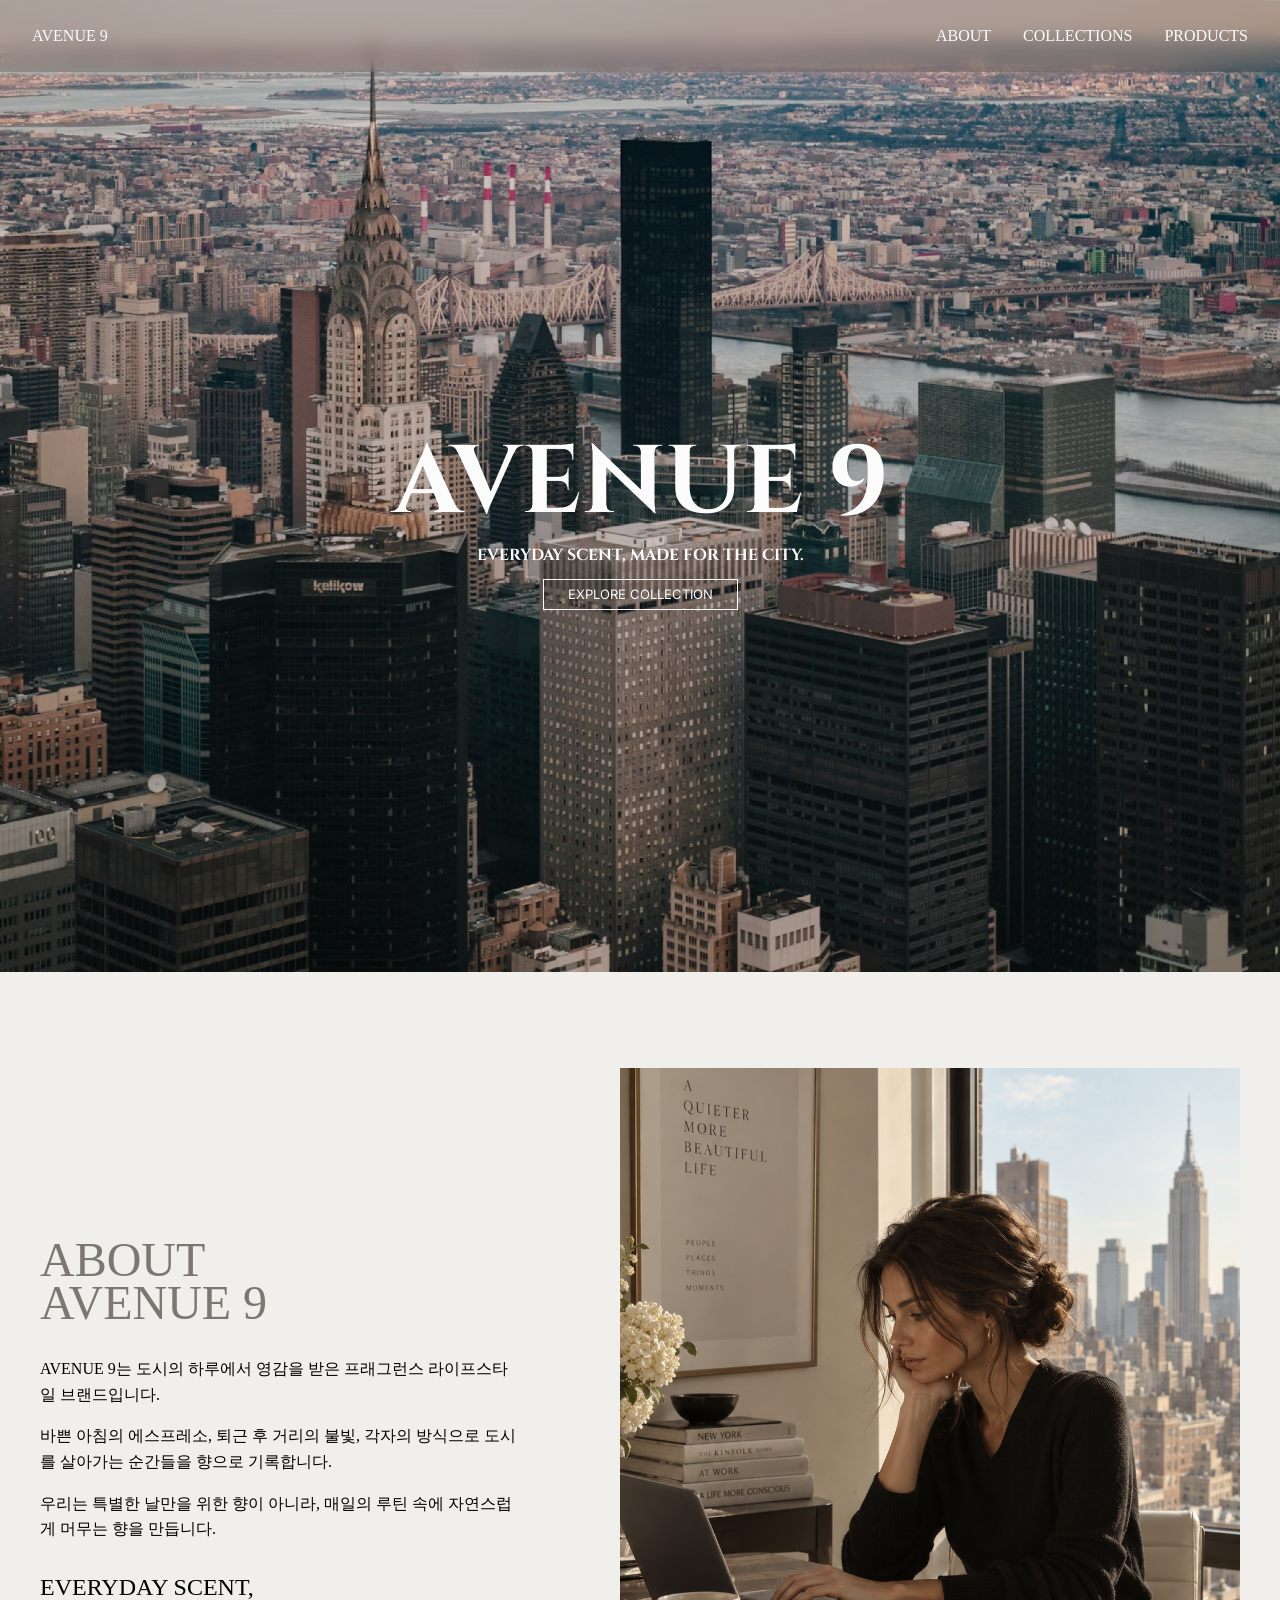
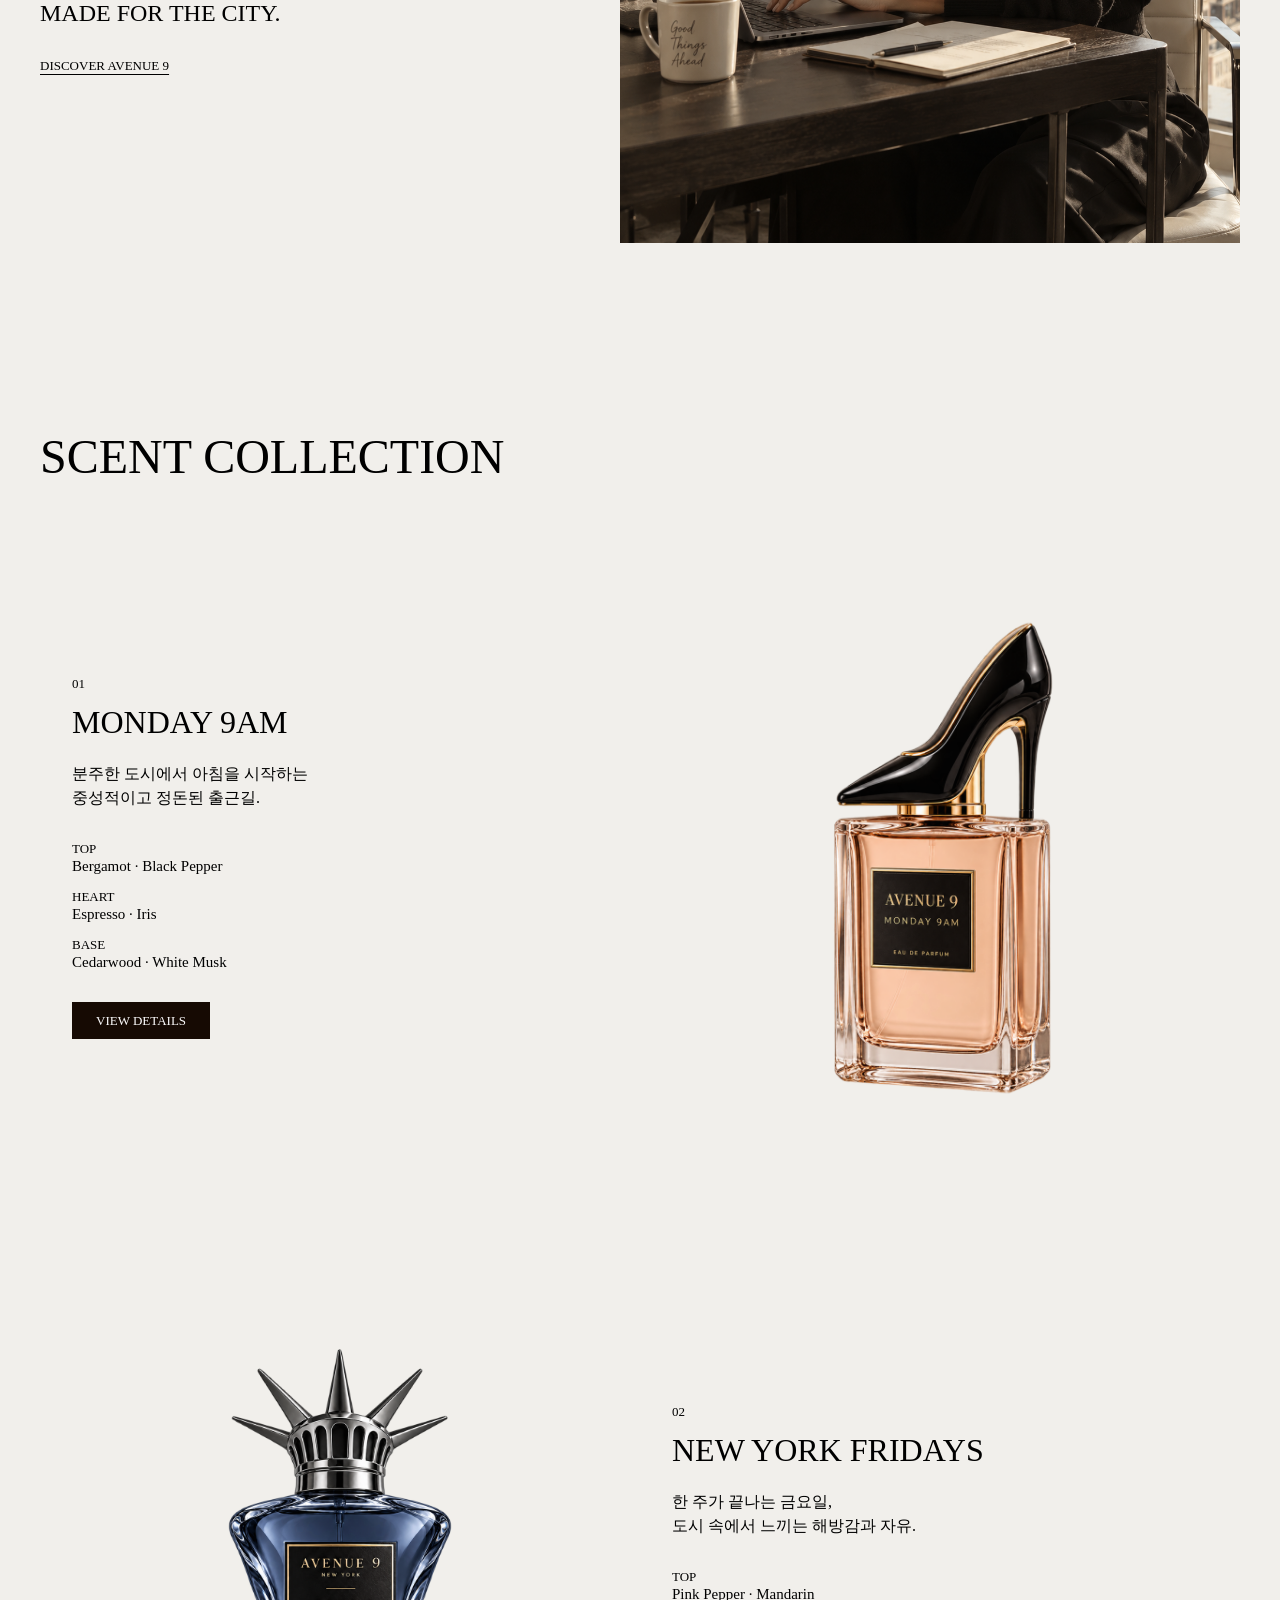
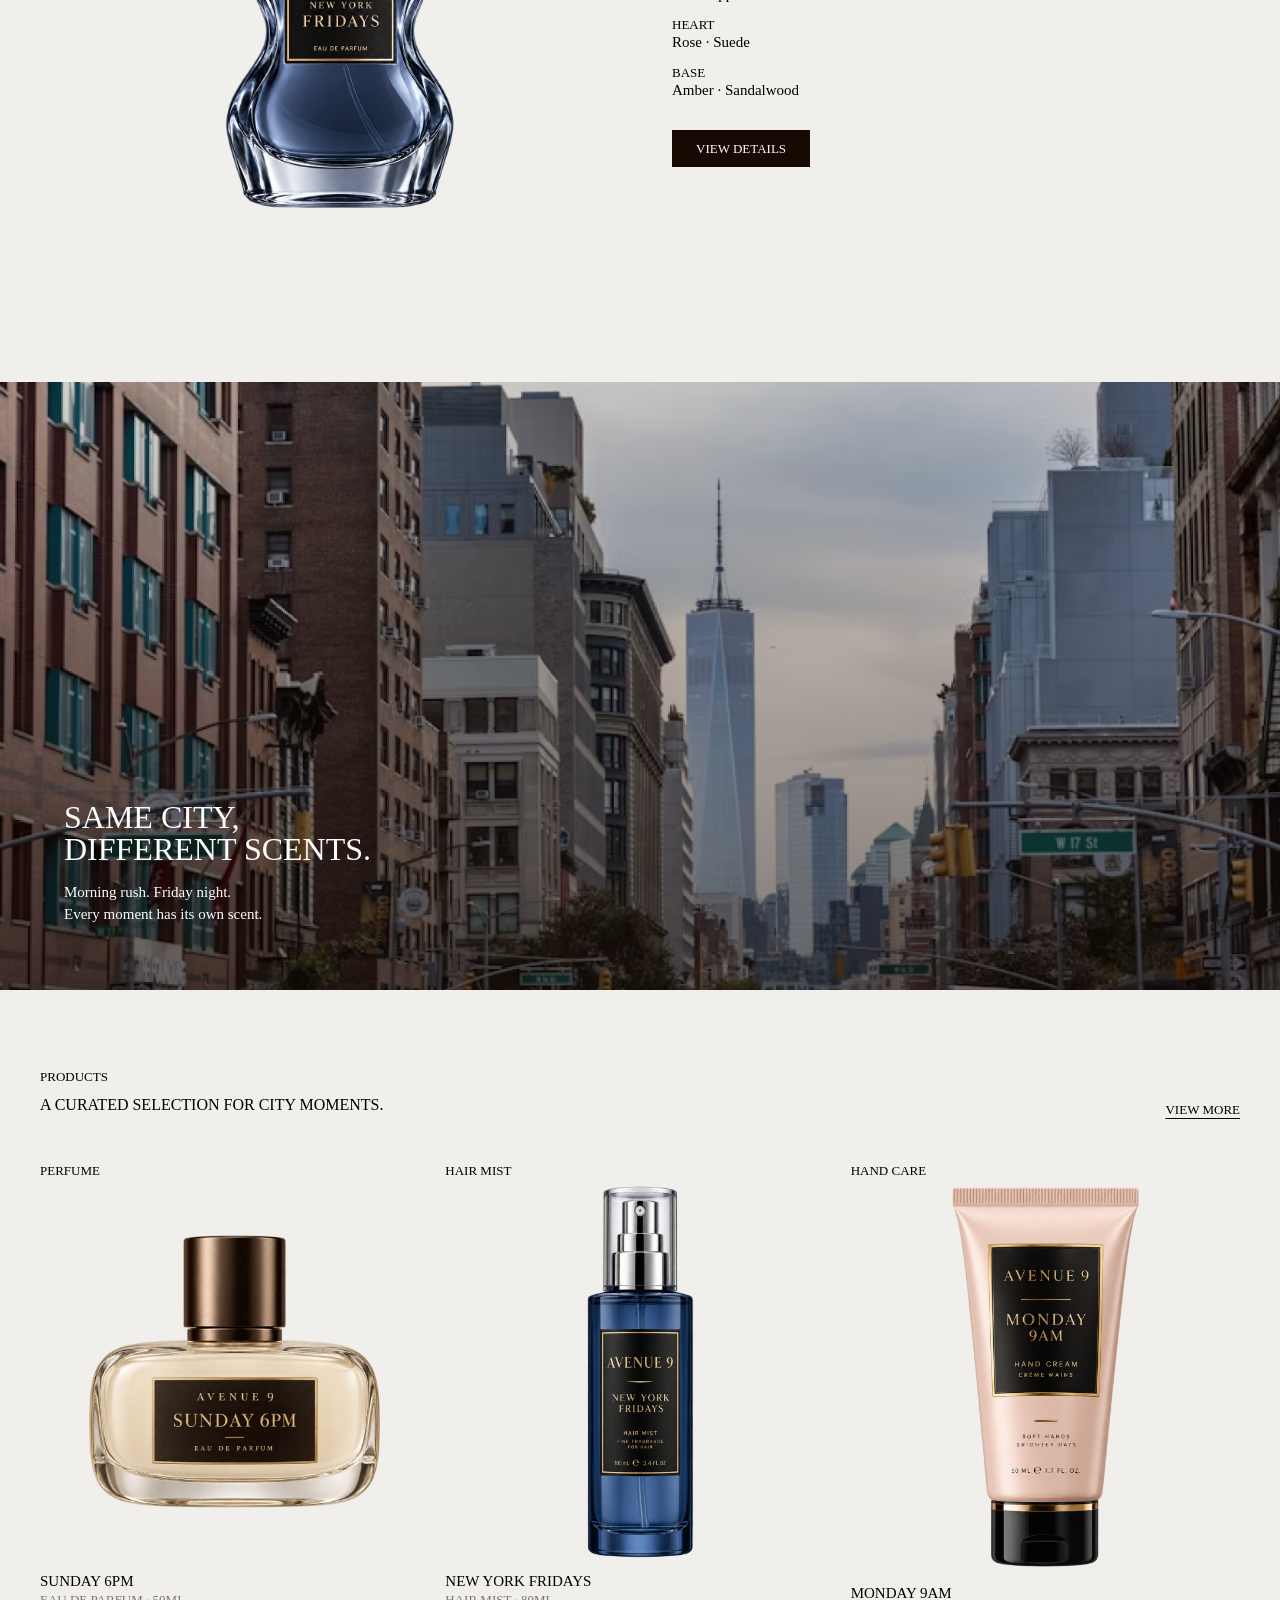
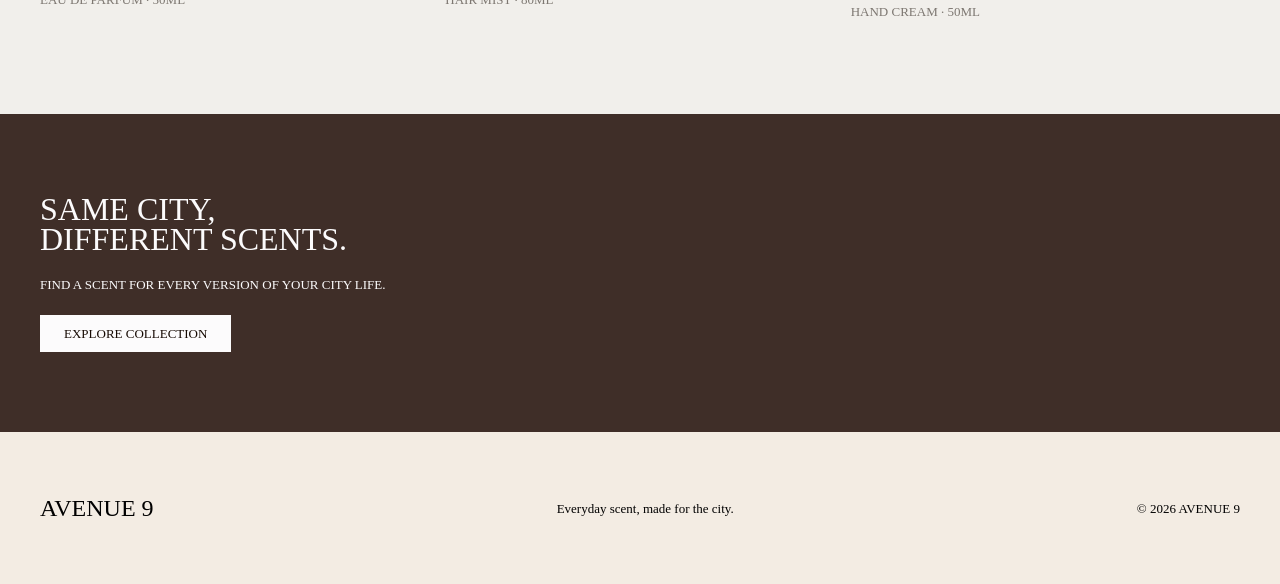
==== index.html @ 56bb7081 "프로덕트 마크업과 오타 수정, 이미지 경로 통일" ====
<!doctype html>
<html lang="ko-KR">
  <head>
    <meta charset="UTF-8" />
    <meta name="viewport" content="width=device-width, initial-scale=1.0" />
    <title>AVENUE 9</title>
    <link rel="stylesheet" href="styles/reset.css" />
    <link rel="stylesheet" href="styles/variables.css" />
    <link rel="stylesheet" href="styles/home.css" />
  </head>
  <body>
    <a href="#main-content" class="skip-link">본문 바로가기</a>

    <header class="header">
      <a href="./index.html" class="header__logo">AVENUE 9</a>

      <nav class="header__nav" aria-label="주요 메뉴">
        <ul class="header__nav-list">
          <li>
            <a href="#about">ABOUT</a>
          </li>
          <li>
            <a href="#collection">COLLECTIONS</a>
          </li>
          <li>
            <a href="#products">PRODUCTS</a>
          </li>
        </ul>
      </nav>
    </header>

    <main id="main-content">
      <!-- Hero -->
      <section class="hero" aria-labelledby="hero-title">
        <div class="hero__content">
          <h1 class="hero__title" id="hero-title">AVENUE 9</h1>

          <p class="hero__tagline">EVERYDAY SCENT, MADE FOR THE CITY.</p>

          <a class="hero__link" href="#collection">EXPLORE COLLECTION</a>
        </div>
      </section>

      <!-- About -->
      <section class="about" id="about" aria-labelledby="about-title">
        <div class="about__inner">
          <div class="about__content">
            <h2 class="section-title about__title" id="about-title">
              ABOUT<br />
              AVENUE 9
            </h2>

            <div class="about__description">
              <p>
                AVENUE 9는 도시의 하루에서 영감을 받은 프래그런스 라이프스타일
                브랜드입니다.
              </p>

              <p>
                바쁜 아침의 에스프레소, 퇴근 후 거리의 불빛, 각자의 방식으로
                도시를 살아가는 순간들을 향으로 기록합니다.
              </p>

              <p>
                우리는 특별한 날만을 위한 향이 아니라, 매일의 루틴 속에
                자연스럽게 머무는 향을 만듭니다.
              </p>
            </div>

            <p class="about__slogan">
              EVERYDAY SCENT,<br />
              MADE FOR THE CITY.
            </p>

            <a href="#collection" class="text-link"> DISCOVER AVENUE 9 </a>
          </div>

          <figure class="about__media">
            <img
              src="./assets/images/home/home-about-office.png"
              alt="도시의 창가에서 일하는 여성"
            />
          </figure>
        </div>
      </section>

      <!-- Collection -->
      <section
        class="collection"
        id="collection"
        aria-labelledby="collection-title"
      >
        <div class="section-inner">
          <h2 class="section-title" id="collection-title">SCENT COLLECTION</h2>

          <div class="collection__list">
            <!-- Monday -->
            <article class="scent-card scent-card--monday">
              <div class="scent-card__content">
                <p class="scent-card__number">01</p>

                <h3 class="scent-card__title">MONDAY 9AM</h3>

                <p class="scent-card__description">
                  분주한 도시에서 아침을 시작하는 <br />
                  중성적이고 정돈된 출근길.
                </p>

                <dl class="scent-card__notes">
                  <div>
                    <dt>TOP</dt>
                    <dd>Bergamot · Black Pepper</dd>
                  </div>

                  <div>
                    <dt>HEART</dt>
                    <dd>Espresso · Iris</dd>
                  </div>

                  <div>
                    <dt>BASE</dt>
                    <dd>Cedarwood · White Musk</dd>
                  </div>
                </dl>

                <a href="./perfume1.html" class="button-link"> VIEW DETAILS </a>
              </div>

              <figure class="scent-card__media">
                <img
                  src="assets/images/monday/monday-main.png"
                  alt="AVENUE 9 Monday 9AM 향수"
                />
              </figure>
            </article>

            <!-- Friday -->
            <article class="scent-card scent-card--friday">
              <div class="scent-card__content">
                <p class="scent-card__number">02</p>

                <h3 class="scent-card__title">NEW YORK FRIDAYS</h3>

                <p class="scent-card__description">
                  한 주가 끝나는 금요일, <br />
                  도시 속에서 느끼는 해방감과 자유.
                </p>

                <dl class="scent-card__notes">
                  <div>
                    <dt>TOP</dt>
                    <dd>Pink Pepper · Mandarin</dd>
                  </div>

                  <div>
                    <dt>HEART</dt>
                    <dd>Rose · Suede</dd>
                  </div>

                  <div>
                    <dt>BASE</dt>
                    <dd>Amber · Sandalwood</dd>
                  </div>
                </dl>

                <a href="./perfume2.html" class="button-link"> VIEW DETAILS </a>
              </div>

              <figure class="scent-card__media">
                <img
                  src="assets/images/friday/friday-main.png"
                  alt="AVENUE 9 New York Fridays 향수"
                />
              </figure>
            </article>
          </div>
        </div>
      </section>

      <!-- City Editorial -->
      <section class="city-editorial" aria-labelledby="city-editorial-title">
        <div class="city-editorial__content">
          <h2 class="city-editorial__title" id="city-editorial-title">
            SAME CITY,<br />
            DIFFERENT SCENTS.
          </h2>

          <p>
            Morning rush. Friday night.<br />
            Every moment has its own scent.
          </p>
        </div>
      </section>

      <!-- Products -->
      <section class="products" id="products" aria-labelledby="products-title">
        <div class="section-inner">
          <div class="products__header">
            <div>
              <p class="products__eyebrow">PRODUCTS</p>

              <h2 class="section-title" id="products-title">
                A CURATED SELECTION FOR CITY MOMENTS.
              </h2>
            </div>

            <a href="./products.html" class="text-link">VIEW MORE</a>
          </div>

          <div class="products__list">
            <!-- Sunday -->
            <article class="product-card">
              <p class="product-card__category">PERFUME</p>

              <a href="./products.html" class="product-card__link">
                <div class="product-card__image">
                  <img
                    class="product-card__image-default"
                    src="./assets/images/home/product-sunday.png"
                    alt="Sunday 6PM 오 드 퍼퓸"
                  />

                  <img
                    class="product-card__image-hover"
                    src="./assets/images/home/product-sunday-h.png"
                    alt=""
                  />
                </div>

                <h3 class="product-card__name">SUNDAY 6PM</h3>
                <p class="product-card__info">EAU DE PARFUM · 50ML</p>
              </a>
            </article>

            <!-- New York Fridays -->
            <article class="product-card">
              <p class="product-card__category">HAIR MIST</p>

              <a href="./products.html" class="product-card__link">
                <div class="product-card__image">
                  <img
                    class="product-card__image-default"
                    src="./assets/images/home/product-newyork.png"
                    alt="New York Fridays 헤어 미스트"
                  />

                  <img
                    class="product-card__image-hover"
                    src="./assets/images/home/product-newyork-h.png"
                    alt=""
                  />
                </div>

                <h3 class="product-card__name">NEW YORK FRIDAYS</h3>
                <p class="product-card__info">HAIR MIST · 80ML</p>
              </a>
            </article>

            <!-- Monday -->
            <article class="product-card">
              <p class="product-card__category">HAND CARE</p>

              <a href="./products.html" class="product-card__link">
                <div class="product-card__image">
                  <img
                    class="product-card__image-default"
                    src="./assets/images/home/product-monday.png"
                    alt="Monday 9AM 핸드 크림"
                  />

                  <img
                    class="product-card__image-hover"
                    src="./assets/images/home/product-monday-h.png"
                    alt=""
                  />
                </div>

                <h3 class="product-card__name">MONDAY 9AM</h3>
                <p class="product-card__info">HAND CREAM · 50ML</p>
              </a>
            </article>
          </div>
        </div>
      </section>
      <!-- CTA -->
      <section class="cta" aria-labelledby="cta-title">
        <div class="cta__inner">
          <h2 class="cta__title" id="cta-title">
            SAME CITY,<br />
            DIFFERENT SCENTS.
          </h2>

          <p>FIND A SCENT FOR EVERY VERSION OF YOUR CITY LIFE.</p>

          <a href="#collection" class="cta__link"> EXPLORE COLLECTION </a>
        </div>
      </section>
    </main>

    <!-- Footer -->
    <footer class="footer">
      <div class="footer__inner">
        <a href="./index.html" class="footer__logo"> AVENUE 9 </a>

        <p>Everyday scent, made for the city.</p>

        <small>© 2026 AVENUE 9</small>
      </div>
    </footer>
  </body>
</html>
---- styles/variables.css ----
@import url('https://fonts.googleapis.com/css2?family=Cinzel:wght@400;700;900&family=Inria+Serif:wght@400&family=Inter:wght@400&family=Karantina:wght@400&family=Noto+Sans+KR:wght@400;700&display=swap');

:root {
  /*  Color  */

  --color-text-display-muted: #7d7771;
  --color-text-primary: #000000;
  --color-text-inverse: #fcfbfc;

  --color-bg-page: #f1efeb;
  --color-bg-footer: #f3ece3;
  --color-bg-header: #f3ece3;

  --color-surface-product: #d9d9d9;

  --color-brand-espresso: #160a03;
  --color-brand-deep-brown: #3f2e28;
  --color-brand-monday: #cda6a0;
  --color-brand-friday: #539baa;

  --color-control-dark: #160a03cc;
  --color-control-light: #ffffffcc;

  --color-bg-header-overlay: rgba(22, 10, 3, 0.18);

  /* Spacing - Primitive */

  --space-4: 4px;
  --space-8: 8px;
  --space-10: 10px;
  --space-12: 12px;
  --space-16: 16px;
  --space-20: 20px;
  --space-24: 24px;
  --space-32: 32px;
  --space-40: 40px;
  --space-48: 48px;
  --space-60: 60px;
  --space-64: 64px;
  --space-80: 80px;
  --space-96: 96px;
  --space-128: 128px;

  /* Spacing - Semantic */

  --spacing-2xs: var(--space-4);
  --spacing-xs: var(--space-8);
  --spacing-sm: var(--space-12);
  --spacing-md: var(--space-16);
  --spacing-lg: var(--space-24);
  --spacing-xl: var(--space-32);
  --spacing-2xl: var(--space-48);
  --spacing-3xl: var(--space-64);
  --spacing-4xl: var(--space-80);
  --spacing-5xl: var(--space-96);
  --spacing-6xl: var(--space-128);

  /* Typography - Font Family */
  --font-family-brand: 'Inria Serif', serif;
  --font-family-display: 'Cinzel', 'Noto Sans KR', serif;
  --font-family-body: 'Inter', 'Noto Sans KR', sans-serif;
  --font-family-accent: 'Karantina', 'Noto Sans KR', sans-serif;
  --font-family-korean: 'Noto Sans KR', sans-serif;

  /* Typography - Font Weight */
  --font-weight-regular: 400;
  --font-weight-bold: 700;
  --font-weight-black: 900;

  /* Typography - Primitive */

  --font-size-11: 11px;
  --font-size-12: 12px;
  --font-size-13: 13px;
  --font-size-14: 14px;
  --font-size-15: 15px;
  --font-size-16: 16px;
  --font-size-18: 18px;
  --font-size-20: 20px;
  --font-size-24: 24px;
  --font-size-28: 28px;
  --font-size-32: 32px;
  --font-size-36: 36px;
  --font-size-44: 44px;
  --font-size-46: 46px;
  --font-size-48: 48px;
  --font-size-56: 56px;
  --font-size-85: 85px;
  --font-size-96: 96px;
  --font-size-128: 128px;

  /* Typography - Semantic */

  --text-caption: var(--font-size-13);
  --text-body-sm: var(--font-size-15);
  --text-body: var(--font-size-16);
  --text-body-lg: var(--font-size-18);
  --text-label: var(--font-size-20);
  --text-heading-sm: var(--font-size-24);
  --text-heading-md: var(--font-size-28);
  --text-heading-lg: var(--font-size-32);
  --text-title: var(--font-size-36);
  --text-display-sm: var(--font-size-48);
  --text-display-md: var(--font-size-56);
  --text-display-lg: var(--font-size-96);
  --text-display-xl: var(--font-size-128);

  /* Radius */

  --radius-sm: 8px;
  --radius-md: 16px;
  --radius-lg: 24px;
  --radius-xl: 32px;
  --radius-full: 999px;
}
---- styles/home.css ----
/* =========================
   Common
========================= */

html {
  scroll-behavior: smooth;
}

body {
  color: var(--color-text-primary);
  background: var(--color-bg-page);
}

img {
  display: block;
  width: 100%;
}

.section-inner {
  width: min(100% - 64px, 1200px);
  margin: 0 auto;
}

.section-title {
  font-size: var(--text-display-sm);
  line-height: 0.9;
}

.skip-link {
  position: fixed;
  top: 0;
  left: 0;
  z-index: 999;

  padding: var(--spacing-sm) var(--spacing-md);

  color: var(--color-text-inverse);
  background: var(--color-brand-espresso);

  transform: translateY(-100%);
}

.skip-link:focus {
  transform: translateY(0);
}

/* =========================
   Header
========================= */

.header {
  position: sticky;
  top: 0;
  z-index: 100;

  display: flex;
  align-items: center;
  justify-content: space-between;

  height: 72px;
  margin-bottom: -72px;
  padding: 0 var(--spacing-xl);

  background: var(--color-bg-header-overlay);
  backdrop-filter: blur(8px);
}

.header__nav-list {
  display: flex;
  align-items: center;
  gap: var(--spacing-xl);
}

.header__logo,
.header__nav a {
  color: var(--color-text-inverse);
  text-decoration: none;
}

.header__logo:hover,
.header__nav a:hover {
  opacity: 0.7;
}

.header__logo:focus-visible,
.header__nav a:focus-visible,
.text-link:focus-visible,
.button-link:focus-visible,
.cta__link:focus-visible {
  outline: 2px solid currentColor;
  outline-offset: 4px;
}

/* =========================
   Hero
========================= */

/* Hero */
.hero {
  min-height: 100svh;
  display: grid;
  place-items: center;
  padding: 72px var(--spacing-xl) 0;

  color: var(--color-text-inverse);

  background:
    linear-gradient(rgba(22, 10, 3, 0.18), rgba(22, 10, 3, 0.18)),
    url('../assets/images/home/home-hero-city.png') center / cover no-repeat;
}

.hero__content {
  text-align: center;
}

.hero__title {
  margin: 0;

  font-family: var(--font-family-display);
  font-size: var(--text-display-lg);
  font-weight: var(--font-weight-bold);
  line-height: 1;
}

.hero__tagline {
  margin-top: var(--spacing-md);

  font-family: var(--font-family-display);
  font-size: var(--text-body);
  font-weight: var(--font-weight-bold);
}

.hero__link {
  display: inline-block;
  margin-top: var(--spacing-md);
  padding: var(--spacing-xs) var(--spacing-lg);

  color: var(--color-text-inverse);
  font-family: var(--font-family-body);
  font-size: var(--text-caption);
  text-decoration: none;

  border: 1px solid currentColor;
}

.hero__link:hover {
  opacity: 0.7;
}

.hero__link:focus-visible {
  outline: 2px solid currentColor;
  outline-offset: 4px;
}

/* =========================
   About
========================= */

.about {
  padding: var(--spacing-5xl) 0;
}

.about__inner {
  width: min(100% - 64px, 1200px);
  margin: 0 auto;

  display: grid;
  grid-template-columns: 1fr 1.2fr;
  align-items: center;
  gap: var(--spacing-3xl);
}

.about__content {
  position: relative;
  z-index: 1;
}

.about__title {
  color: var(--color-text-display-muted);
}

.about__description {
  display: grid;
  gap: var(--spacing-md);

  max-width: 480px;
  margin-top: var(--spacing-xl);

  font-size: var(--text-body);
  line-height: 1.6;
}

.about__slogan {
  margin-top: var(--spacing-xl);

  font-size: var(--text-heading-sm);
  line-height: 1.1;
}

.about__media img {
  aspect-ratio: 4 / 5;
  object-fit: cover;
}

.text-link {
  display: inline-block;

  margin-top: var(--spacing-xl);

  color: inherit;
  font-size: var(--text-caption);
  text-decoration: underline;
  text-underline-offset: 4px;
}

/* =========================
   Collection
========================= */

.collection {
  padding: var(--spacing-5xl) 0;
}

.collection__list {
  display: grid;
  gap: var(--spacing-6xl);

  margin-top: var(--spacing-4xl);
}

.scent-card {
  display: grid;
  grid-template-columns: 1fr 1fr;
  align-items: center;

  min-height: 600px;
}

.scent-card--friday .scent-card__content {
  order: 2;
}

.scent-card--friday .scent-card__media {
  order: 1;
}

.scent-card__content {
  padding: var(--spacing-xl);
}

.scent-card__number {
  margin-bottom: var(--spacing-md);
  font-size: var(--text-caption);
}

.scent-card__title {
  margin-bottom: var(--spacing-lg);
  font-size: var(--text-heading-lg);
}

.scent-card__description {
  margin-bottom: var(--spacing-xl);

  font-size: var(--text-body);
  line-height: 1.5;
}

.scent-card__notes {
  display: grid;
  gap: var(--spacing-md);

  margin-bottom: var(--spacing-xl);
}

.scent-card__notes div {
  display: grid;
  gap: var(--spacing-2xs);
}

.scent-card__notes dt {
  font-size: var(--text-caption);
}

.scent-card__notes dd {
  font-size: var(--text-body-sm);
}

.scent-card__media {
  display: flex;
  align-items: center;
  justify-content: center;

  min-height: 520px;
}

.scent-card__media img {
  width: min(80%, 500px);
  max-height: 560px;
  object-fit: contain;
}

.button-link {
  display: inline-block;

  padding: var(--spacing-sm) var(--spacing-lg);

  color: var(--color-text-inverse);
  background: var(--color-brand-espresso);

  font-size: var(--text-caption);
  text-decoration: none;
}

/* =========================
   City Editorial
========================= */

.city-editorial {
  min-height: 480px;

  display: flex;
  align-items: flex-end;

  padding: var(--spacing-3xl);

  color: var(--color-text-inverse);

  background:
    linear-gradient(rgba(22, 10, 3, 0.15), rgba(22, 10, 3, 0.55)),
    url('../assets/images/home/home-city-banner.png') center / cover no-repeat;
}

.city-editorial__title {
  margin-bottom: var(--spacing-md);

  font-size: var(--text-heading-lg);
  line-height: 1;
}

.city-editorial__content p {
  font-size: var(--text-body-sm);
  line-height: 1.5;
}

/* =========================
   Products
========================= */

.products {
  padding: var(--spacing-4xl) 0 var(--spacing-5xl);
}

.products__header {
  display: flex;
  justify-content: space-between;
  align-items: flex-end;

  margin-bottom: var(--spacing-xl);
}

.products__eyebrow {
  margin-bottom: var(--spacing-sm);
  font-size: var(--text-caption);
}

.products__header .section-title {
  font-size: var(--text-body);
  line-height: 1.3;
}

.products__list {
  display: grid;
  grid-template-columns: repeat(3, 1fr);
  gap: var(--spacing-md);
}

/* .product-card__media {
  aspect-ratio: 4 / 5;
}

.product-card__media--placeholder {
  background: var(--color-surface-product);
} */

.product-card__category {
  margin-top: var(--spacing-md);
  font-size: var(--text-caption);
}

/* .product-card__title {
  margin-top: var(--spacing-xs);
  font-size: var(--text-body-sm);
} */

.product-card__name {
  margin-top: var(--spacing-xs);
  font-size: var(--text-body-sm);
}

.product-card__info {
  margin-top: var(--spacing-2xs);

  color: var(--color-text-display-muted);
  font-size: var(--text-caption);
}
.product-card__image {
  position: relative;
  overflow: hidden;
}

.product-card__image img {
  width: 100%;
  display: block;
  transition:
    opacity 0.4s ease,
    transform 0.5s ease;
}

.product-card__image-hover {
  position: absolute;
  inset: 0;
  opacity: 0;
}

.product-card:hover .product-card__image-default {
  opacity: 0;
  transform: scale(1.03) rotate(-1deg);
}

.product-card:hover .product-card__image-hover {
  opacity: 1;
  transform: scale(1.04) rotate(1deg);
}

/* 접근성 위해 탭으로 진입 가능하게! */

.product-card:focus-within .product-card__image-default {
  opacity: 0;
  transform: scale(1.03) rotate(-1deg);
}

.product-card:focus-within .product-card__image-hover {
  opacity: 1;
  transform: scale(1.04) rotate(1deg);
}

/* =========================
   CTA
========================= */

.cta {
  padding: var(--spacing-4xl) var(--spacing-xl);

  color: var(--color-text-inverse);
  background: var(--color-brand-deep-brown);
}

.cta__inner {
  width: min(100%, 1200px);
  margin: 0 auto;
}

.cta__title {
  font-size: var(--text-heading-lg);
  line-height: 0.95;
}

.cta p {
  margin-top: var(--spacing-lg);
  font-size: var(--text-caption);
}

.cta__link {
  display: inline-block;

  margin-top: var(--spacing-lg);
  padding: var(--spacing-sm) var(--spacing-lg);

  color: var(--color-brand-espresso);
  background: var(--color-text-inverse);

  font-size: var(--text-caption);
  text-decoration: none;
}

/* =========================
   Footer
========================= */

.footer {
  padding: var(--spacing-3xl) var(--spacing-xl);

  background: var(--color-bg-footer);
}

.footer__inner {
  width: min(100%, 1200px);
  margin: 0 auto;

  display: flex;
  align-items: center;
  justify-content: space-between;

  gap: var(--spacing-lg);
}

.footer__logo {
  color: inherit;
  font-size: var(--text-heading-sm);
  text-decoration: none;
}

.footer p,
.footer small {
  font-size: var(--text-caption);
}

/* =========================
   Mobile
========================= */

@media (max-width: 768px) {
  .section-inner,
  .about__inner {
    width: calc(100% - 48px);
  }

  .header {
    height: 64px;
    margin-bottom: -64px;
    padding: 0 var(--spacing-lg);
  }

  .header__nav-list {
    gap: var(--spacing-md);
  }

  .header__logo,
  .header__nav a {
    font-size: var(--font-size-12);
  }

  .hero {
    min-height: 100svh;
    padding-top: 64px;
  }

  .hero__title {
    font-size: var(--text-display-sm);
  }

  .about,
  .collection,
  .products {
    padding: var(--spacing-3xl) 0;
  }

  .about__inner {
    grid-template-columns: 1fr;
    gap: var(--spacing-xl);
  }

  .section-title {
    font-size: var(--text-title);
  }

  .about__media {
    order: -1;
  }

  .collection__list {
    gap: var(--spacing-4xl);
    margin-top: var(--spacing-xl);
  }

  .scent-card {
    grid-template-columns: 1fr;
    min-height: auto;
  }

  .scent-card--friday .scent-card__content,
  .scent-card--friday .scent-card__media {
    order: initial;
  }

  .scent-card__content {
    padding: var(--spacing-lg) 0;
  }

  .scent-card__media {
    min-height: 360px;
  }

  .city-editorial {
    min-height: 420px;
    padding: var(--spacing-lg);
  }

  .products__header {
    align-items: flex-start;
    flex-direction: column;
  }

  .products__list {
    grid-template-columns: 1fr;
    gap: var(--spacing-xl);
  }

  .product-card__media {
    aspect-ratio: 1 / 1;
  }

  .cta {
    padding: var(--spacing-3xl) var(--spacing-lg);
  }

  .footer__inner {
    align-items: flex-start;
    flex-direction: column;
  }
}
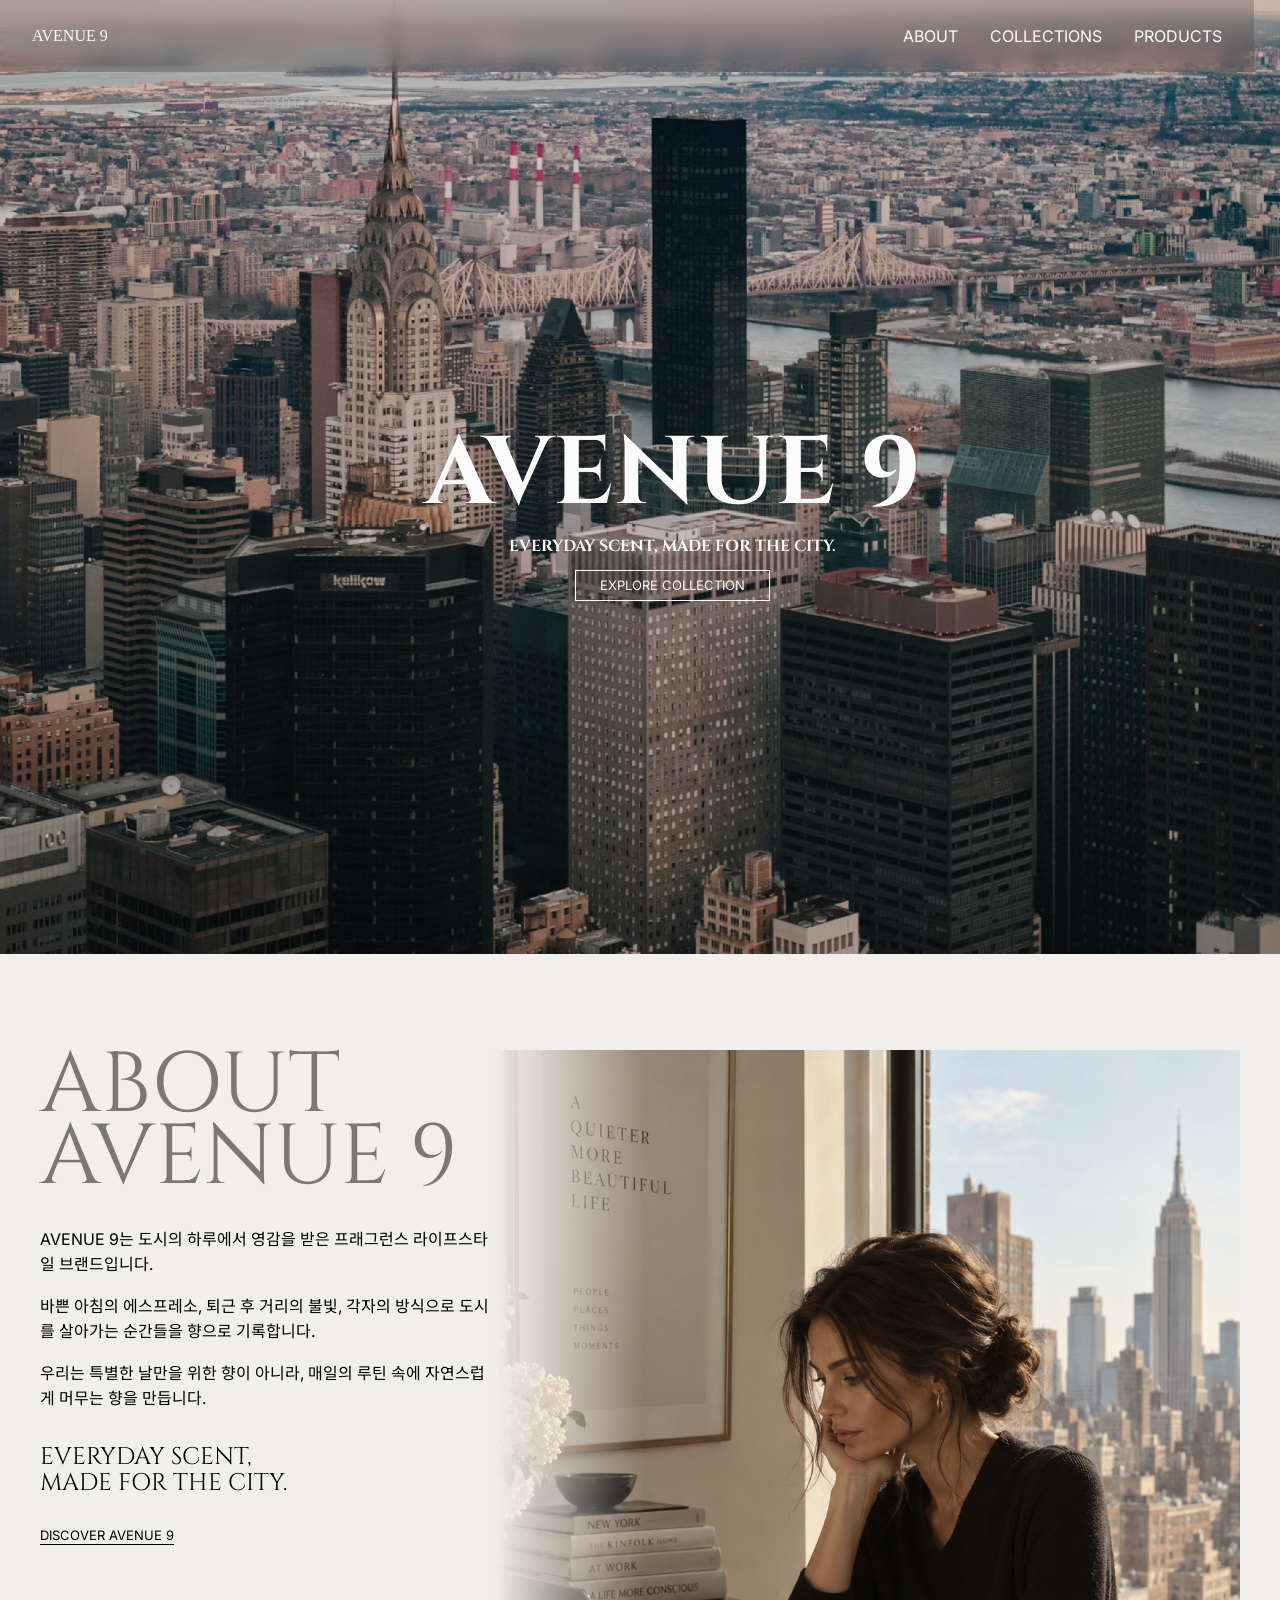
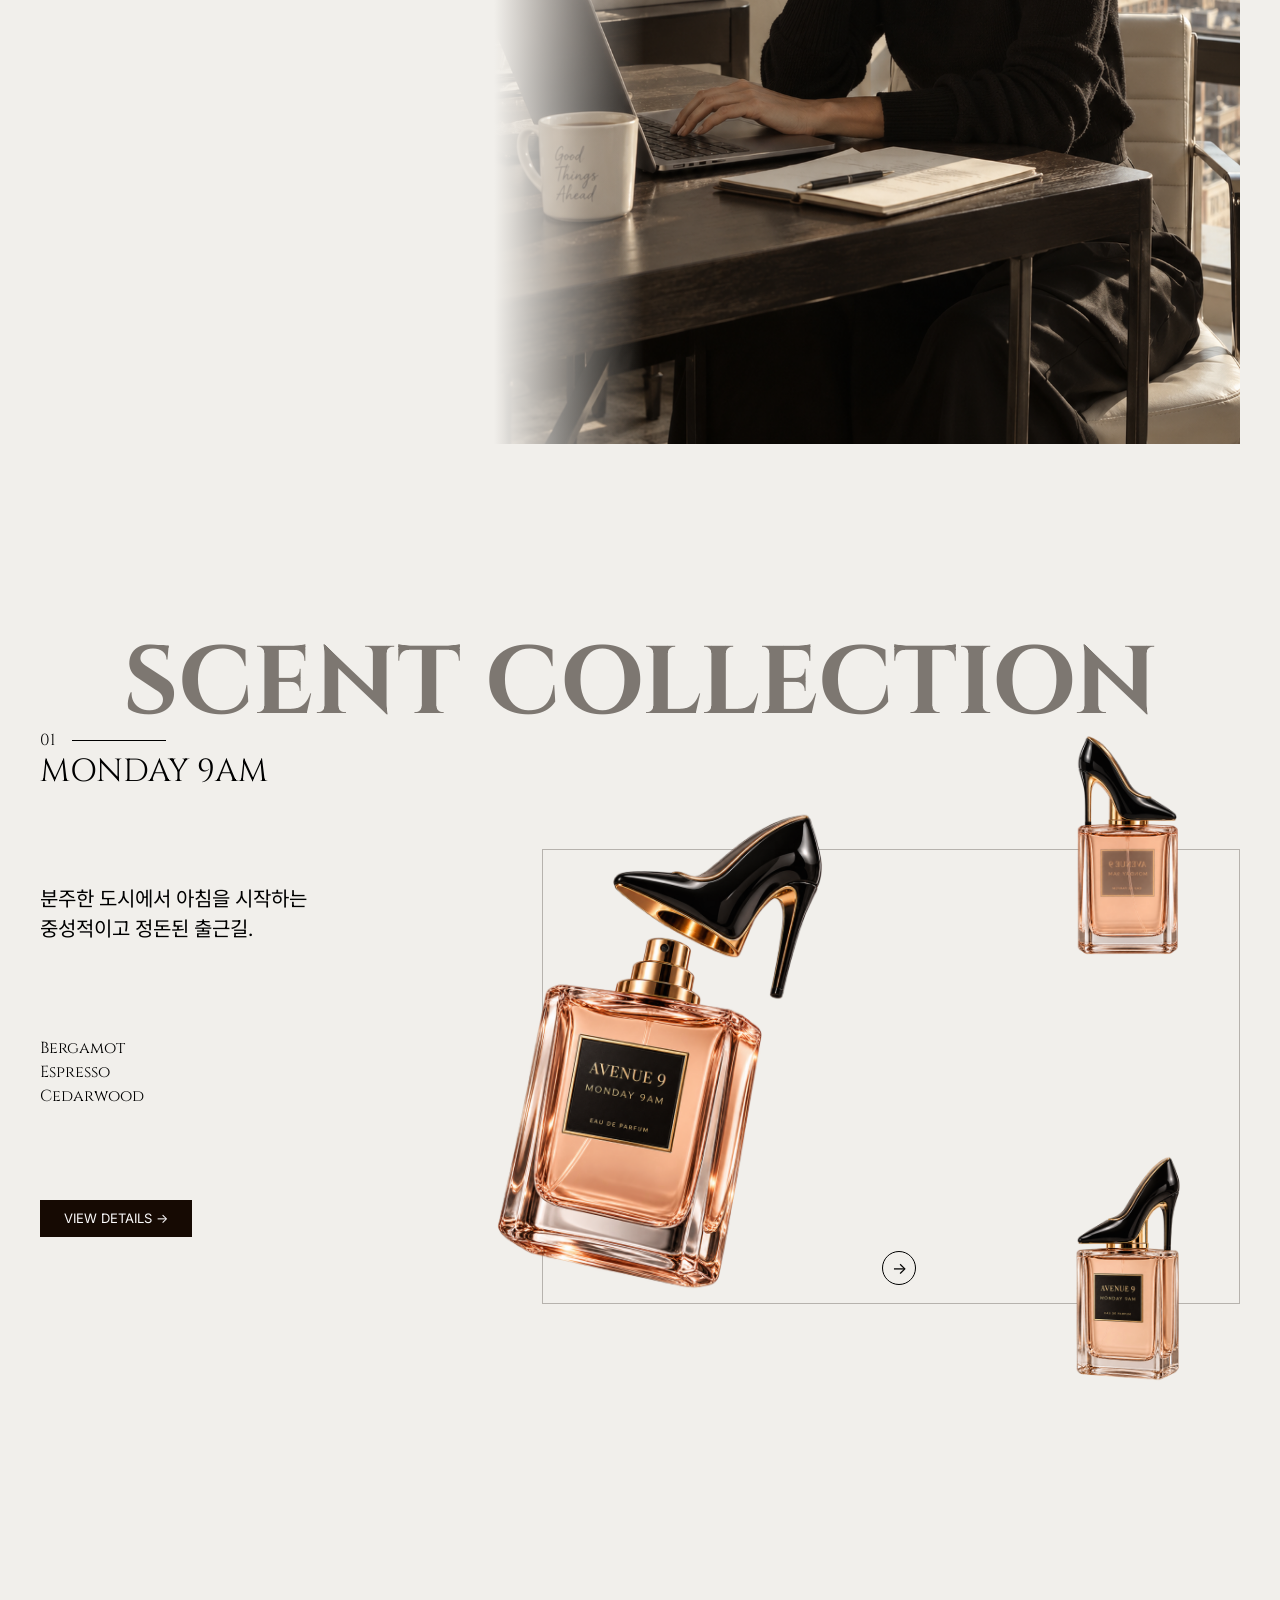
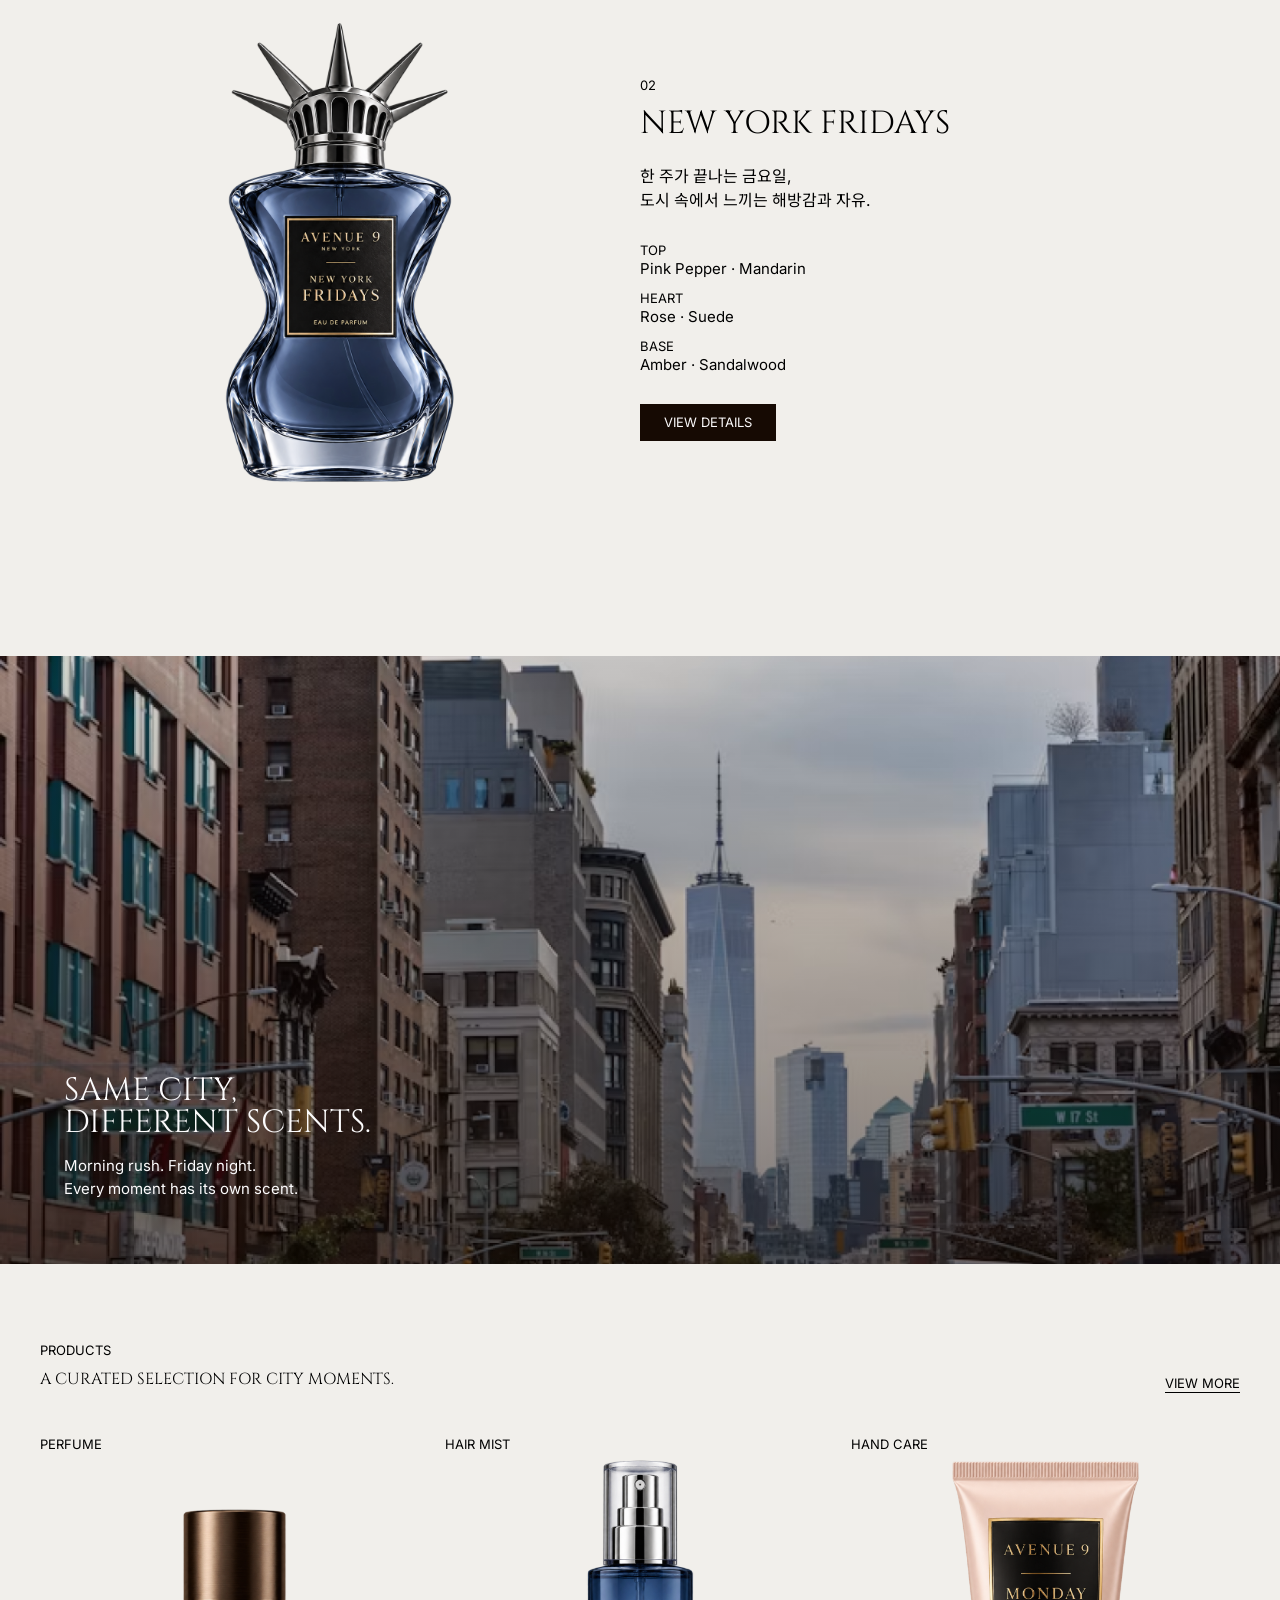
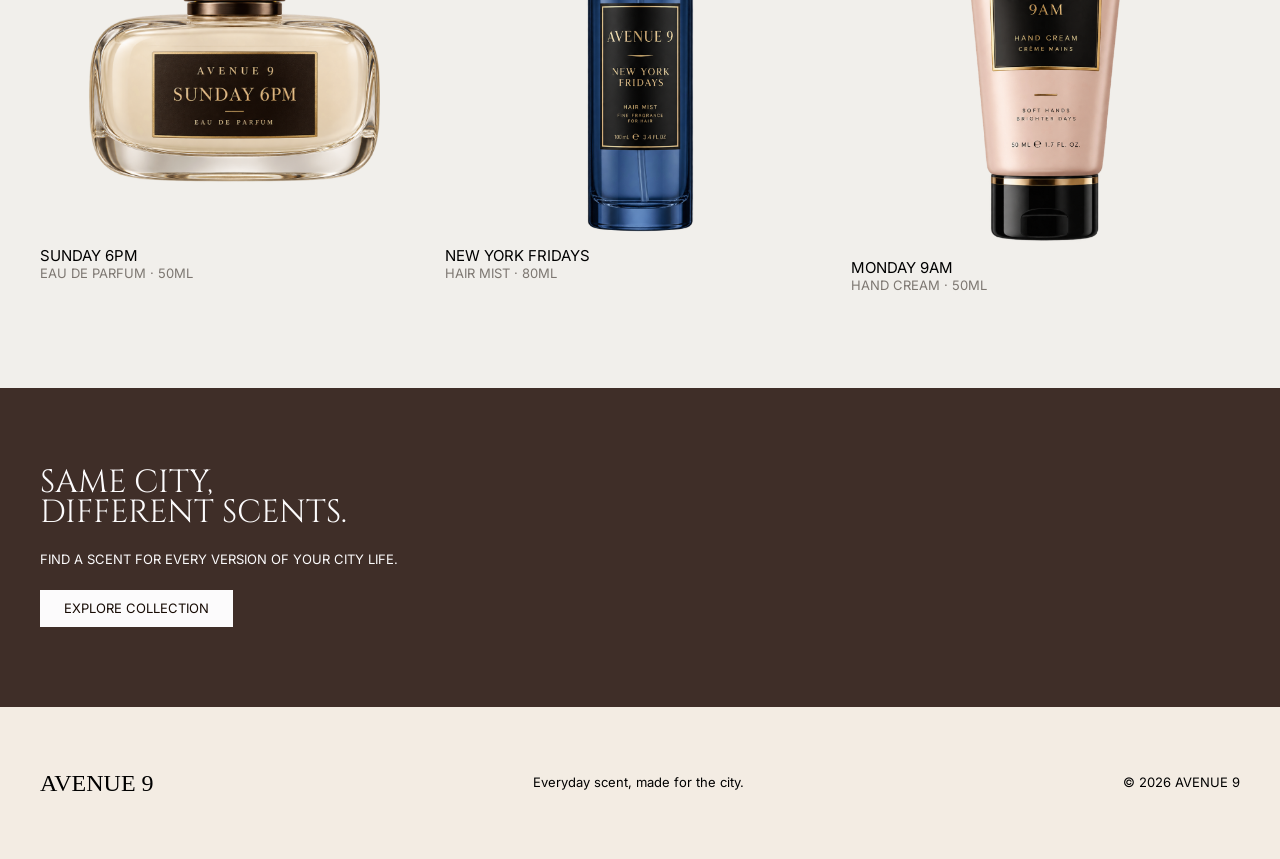
==== commit f44fdb8e: "Home-About 수정/Build Monday collection 1차" ====
--- a/index.html
+++ b/index.html
@@ -4,9 +4,10 @@
     <meta charset="UTF-8" />
     <meta name="viewport" content="width=device-width, initial-scale=1.0" />
     <title>AVENUE 9</title>
-    <link rel="stylesheet" href="styles/reset.css" />
-    <link rel="stylesheet" href="styles/variables.css" />
-    <link rel="stylesheet" href="styles/home.css" />
+    <link rel="stylesheet" href="./styles/reset.css" />
+    <link rel="stylesheet" href="./styles/variables.css" />
+    <link rel="stylesheet" href="./styles/component.css" />
+    <link rel="stylesheet" href="./styles/home.css" />
   </head>
   <body>
     <a href="#main-content" class="skip-link">본문 바로가기</a>
@@ -97,40 +98,45 @@
             <!-- Monday -->
             <article class="scent-card scent-card--monday">
               <div class="scent-card__content">
-                <p class="scent-card__number">01</p>
-
-                <h3 class="scent-card__title">MONDAY 9AM</h3>
+                <div class="scent-card__heading">
+                  <p class="scent-card__number">01</p>
+                  <h3 class="scent-card__title">MONDAY 9AM</h3>
+                </div>
 
                 <p class="scent-card__description">
-                  분주한 도시에서 아침을 시작하는 <br />
+                  분주한 도시에서 아침을 시작하는<br />
                   중성적이고 정돈된 출근길.
                 </p>
 
-                <dl class="scent-card__notes">
-                  <div>
-                    <dt>TOP</dt>
-                    <dd>Bergamot · Black Pepper</dd>
-                  </div>
-
-                  <div>
-                    <dt>HEART</dt>
-                    <dd>Espresso · Iris</dd>
-                  </div>
-
-                  <div>
-                    <dt>BASE</dt>
-                    <dd>Cedarwood · White Musk</dd>
-                  </div>
-                </dl>
-
-                <a href="./perfume1.html" class="button-link"> VIEW DETAILS </a>
+                <ul class="scent-card__notes" aria-label="Monday 9AM 향 노트">
+                  <li>Bergamot</li>
+                  <li>Espresso</li>
+                  <li>Cedarwood</li>
+                </ul>
+
+                <a href="./perfume1.html" class="button-link">VIEW DETAILS →</a>
               </div>
 
-              <figure class="scent-card__media">
+              <figure class="scent-card__visual">
                 <img
-                  src="assets/images/monday/monday-main.png"
+                  class="scent-card__main-image"
+                  src="./assets/images/monday/monday-open.png"
                   alt="AVENUE 9 Monday 9AM 향수"
                 />
+
+                <img
+                  class="scent-card__sub-image scent-card__sub-image--top"
+                  src="./assets/images/monday/monday-back.png"
+                  alt=""
+                />
+
+                <img
+                  class="scent-card__sub-image scent-card__sub-image--bottom"
+                  src="./assets/images/monday/monday-main.png"
+                  alt=""
+                />
+
+                <span class="scent-card__arrow" aria-hidden="true">→</span>
               </figure>
             </article>
 
@@ -168,7 +174,7 @@
 
               <figure class="scent-card__media">
                 <img
-                  src="assets/images/friday/friday-main.png"
+                  src="./assets/images/friday/friday-main.png"
                   alt="AVENUE 9 New York Fridays 향수"
                 />
               </figure>
--- a/styles/component.css
+++ b/styles/component.css
@@ -0,0 +1,48 @@
+header {
+  display: flex;
+  justify-content: space-between;
+  align-items: center;
+  width: 1190px;
+  height: 75px;
+
+  background-color: var(--color-text-inverse);
+  font-size: var(--text-body);
+
+  #logo {
+    margin-left: var(--spacing-4xl);
+  }
+  .menubar {
+    display: flex;
+    justify-content: space-evenly;
+    width: 650px;
+    margin-right: var(--spacing-lg);
+  }
+}
+
+.volume_btn {
+  background-color: var(--color-brand-monday);
+  color: var(--color-text-primary);
+  border: solid 1px var(--color-text-primary);
+  padding: var(--space-10);
+  font-weight: bold;
+
+  &:hover,
+  :focus {
+    background-color: var(--color-text-primary);
+    color: var(--color-text-inverse);
+  }
+  &:focus-within {
+    background-color: var(--color-brand-monday);
+    color: var(--color-text-primary);
+    border: solid 2px var(--color-text-primary);
+  }
+}
+
+.buynow_btn {
+  background-color: var(--color-text-primary);
+  color: var(--color-text-inverse);
+  font-weight: bold;
+  width: 250px;
+  height: 50px;
+  padding: 10px;
+}
--- a/styles/home.css
+++ b/styles/home.css
@@ -9,6 +9,7 @@
 body {
   color: var(--color-text-primary);
   background: var(--color-bg-page);
+  font-family: var(--font-family-body);
 }
 
 img {
@@ -42,6 +43,38 @@
 
 .skip-link:focus {
   transform: translateY(0);
+}
+
+/* =========================
+  폰트 적용
+========================== */
+
+.header__logo,
+.footer__logo {
+  font-family: var(--font-family-brand);
+}
+
+.hero__title,
+.section-title,
+.scent-card__title,
+.city-editorial__title,
+.cta__title {
+  font-family: var(--font-family-display);
+}
+
+.about__slogan {
+  margin-top: var(--spacing-xl);
+
+  font-family: var(--font-family-display);
+  font-size: var(--text-heading-sm);
+  line-height: 1.1;
+}
+
+.about__title {
+  color: var(--color-text-display-muted);
+  font-size: var(--font-size-85);
+  font-weight: var(--font-weight-regular);
+  line-height: 0.85;
 }
 
 /* =========================
@@ -97,7 +130,11 @@
 
 /* Hero */
 .hero {
-  min-height: 100svh;
+  width: 100%;
+  aspect-ratio: 1190 / 882;
+  max-height: 882px;
+  min-height: 700px;
+
   display: grid;
   place-items: center;
   padding: 72px var(--spacing-xl) 0;
@@ -165,9 +202,26 @@
   margin: 0 auto;
 
   display: grid;
-  grid-template-columns: 1fr 1.2fr;
-  align-items: center;
+  grid-template-columns: 0.8fr 1.2fr;
+  align-items: start;
   gap: var(--spacing-3xl);
+}
+
+.about__media {
+  position: relative;
+  margin-left: calc(var(--spacing-3xl) * -1);
+}
+
+.about__media::before {
+  content: '';
+  position: absolute;
+  inset: 0 auto 0 0;
+  width: 20%;
+
+  background: linear-gradient(to right, var(--color-bg-page), transparent);
+
+  z-index: 1;
+  pointer-events: none;
 }
 
 .about__content {
@@ -197,11 +251,6 @@
   line-height: 1.1;
 }
 
-.about__media img {
-  aspect-ratio: 4 / 5;
-  object-fit: cover;
-}
-
 .text-link {
   display: inline-block;
 
@@ -221,11 +270,20 @@
   padding: var(--spacing-5xl) 0;
 }
 
+#collection-title {
+  color: var(--color-text-display-muted);
+  font-family: var(--font-family-display);
+  font-size: var(--text-display-lg);
+  font-weight: var(--font-weight-bold);
+  line-height: 1;
+  text-align: center;
+  white-space: nowrap;
+}
+
 .collection__list {
   display: grid;
   gap: var(--spacing-6xl);
-
-  margin-top: var(--spacing-4xl);
+  margin-top: 0;
 }
 
 .scent-card {
@@ -242,10 +300,6 @@
 
 .scent-card--friday .scent-card__media {
   order: 1;
-}
-
-.scent-card__content {
-  padding: var(--spacing-xl);
 }
 
 .scent-card__number {
@@ -299,6 +353,129 @@
   object-fit: contain;
 }
 
+/* Monday 레이아웃 만지기 */
+/* Monday - Editorial Layout */
+.scent-card--monday {
+  grid-template-columns: 280px 1fr;
+  align-items: start;
+  gap: var(--spacing-2xl);
+
+  min-height: 700px;
+}
+
+.scent-card--monday .scent-card__content {
+  padding: 0;
+}
+
+.scent-card--monday .scent-card__number {
+  display: flex;
+  align-items: center;
+  gap: var(--spacing-md);
+
+  margin-bottom: var(--spacing-xs);
+  font-family: var(--font-family-display);
+  font-size: var(--text-body);
+}
+
+.scent-card--monday .scent-card__number::after {
+  content: '';
+  width: 94px;
+  border-top: 1px solid currentColor;
+}
+
+.scent-card--monday .scent-card__title {
+  margin-bottom: 0;
+
+  font-family: var(--font-family-display);
+  font-size: var(--text-heading-lg);
+  font-weight: var(--font-weight-regular);
+}
+
+.scent-card--monday .scent-card__description {
+  margin-top: var(--spacing-5xl);
+  margin-bottom: 0;
+
+  font-size: var(--text-label);
+  line-height: 1.5;
+}
+
+.scent-card--monday .scent-card__notes {
+  display: grid;
+  gap: var(--spacing-xs);
+
+  margin-top: var(--spacing-5xl);
+  margin-bottom: 0;
+
+  font-family: var(--font-family-display);
+  font-size: var(--text-body);
+}
+
+.scent-card--monday .button-link {
+  margin-top: var(--spacing-5xl);
+}
+
+.scent-card__visual {
+  position: relative;
+  min-height: 650px;
+}
+
+/* 피그마에 있는 얇은 선 프레임 */
+.scent-card__visual::before {
+  content: '';
+  position: absolute;
+
+  top: 18%;
+  right: 0;
+  bottom: 12%;
+  left: 20%;
+
+  border: 1px solid var(--color-text-display-muted);
+  opacity: 0.5;
+}
+
+.scent-card__main-image {
+  position: absolute;
+  top: 12%;
+  left: 5%;
+  z-index: 2;
+
+  width: 55%;
+}
+
+.scent-card__sub-image {
+  position: absolute;
+  z-index: 2;
+
+  width: 26%;
+}
+
+.scent-card__sub-image--top {
+  top: 0;
+  right: 0;
+}
+
+.scent-card__sub-image--bottom {
+  right: 0;
+  bottom: 0;
+}
+
+.scent-card__arrow {
+  position: absolute;
+  left: 59%;
+  bottom: 15%;
+  z-index: 3;
+
+  display: grid;
+  place-items: center;
+
+  width: 32px;
+  aspect-ratio: 1;
+
+  border: 1px solid currentColor;
+  border-radius: var(--radius-full);
+}
+/* ------- */
+
 .button-link {
   display: inline-block;
 
@@ -374,23 +551,10 @@
   gap: var(--spacing-md);
 }
 
-/* .product-card__media {
-  aspect-ratio: 4 / 5;
-}
-
-.product-card__media--placeholder {
-  background: var(--color-surface-product);
-} */
-
 .product-card__category {
   margin-top: var(--spacing-md);
   font-size: var(--text-caption);
 }
-
-/* .product-card__title {
-  margin-top: var(--spacing-xs);
-  font-size: var(--text-body-sm);
-} */
 
 .product-card__name {
   margin-top: var(--spacing-xs);
@@ -541,8 +705,9 @@
   }
 
   .hero {
-    min-height: 100svh;
-    padding-top: 64px;
+    aspect-ratio: auto;
+    min-height: 620px;
+    max-height: none;
   }
 
   .hero__title {
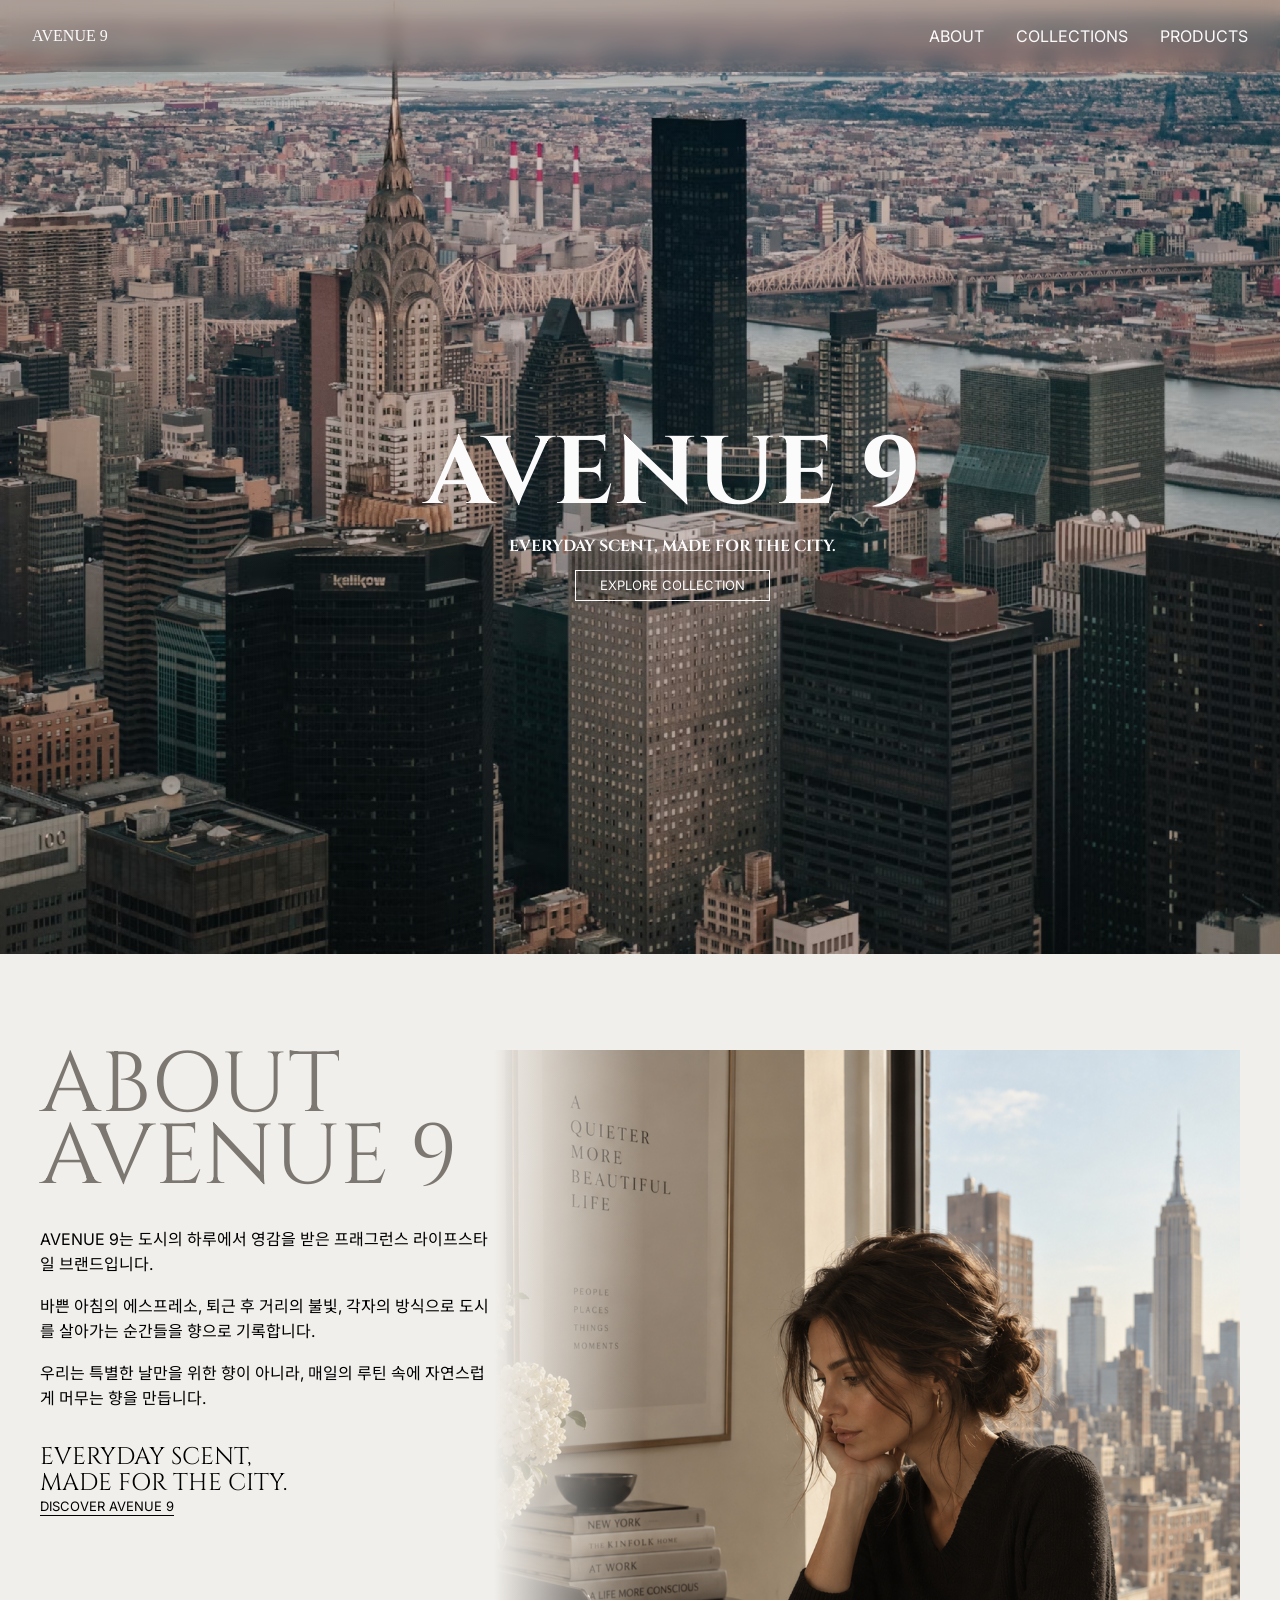
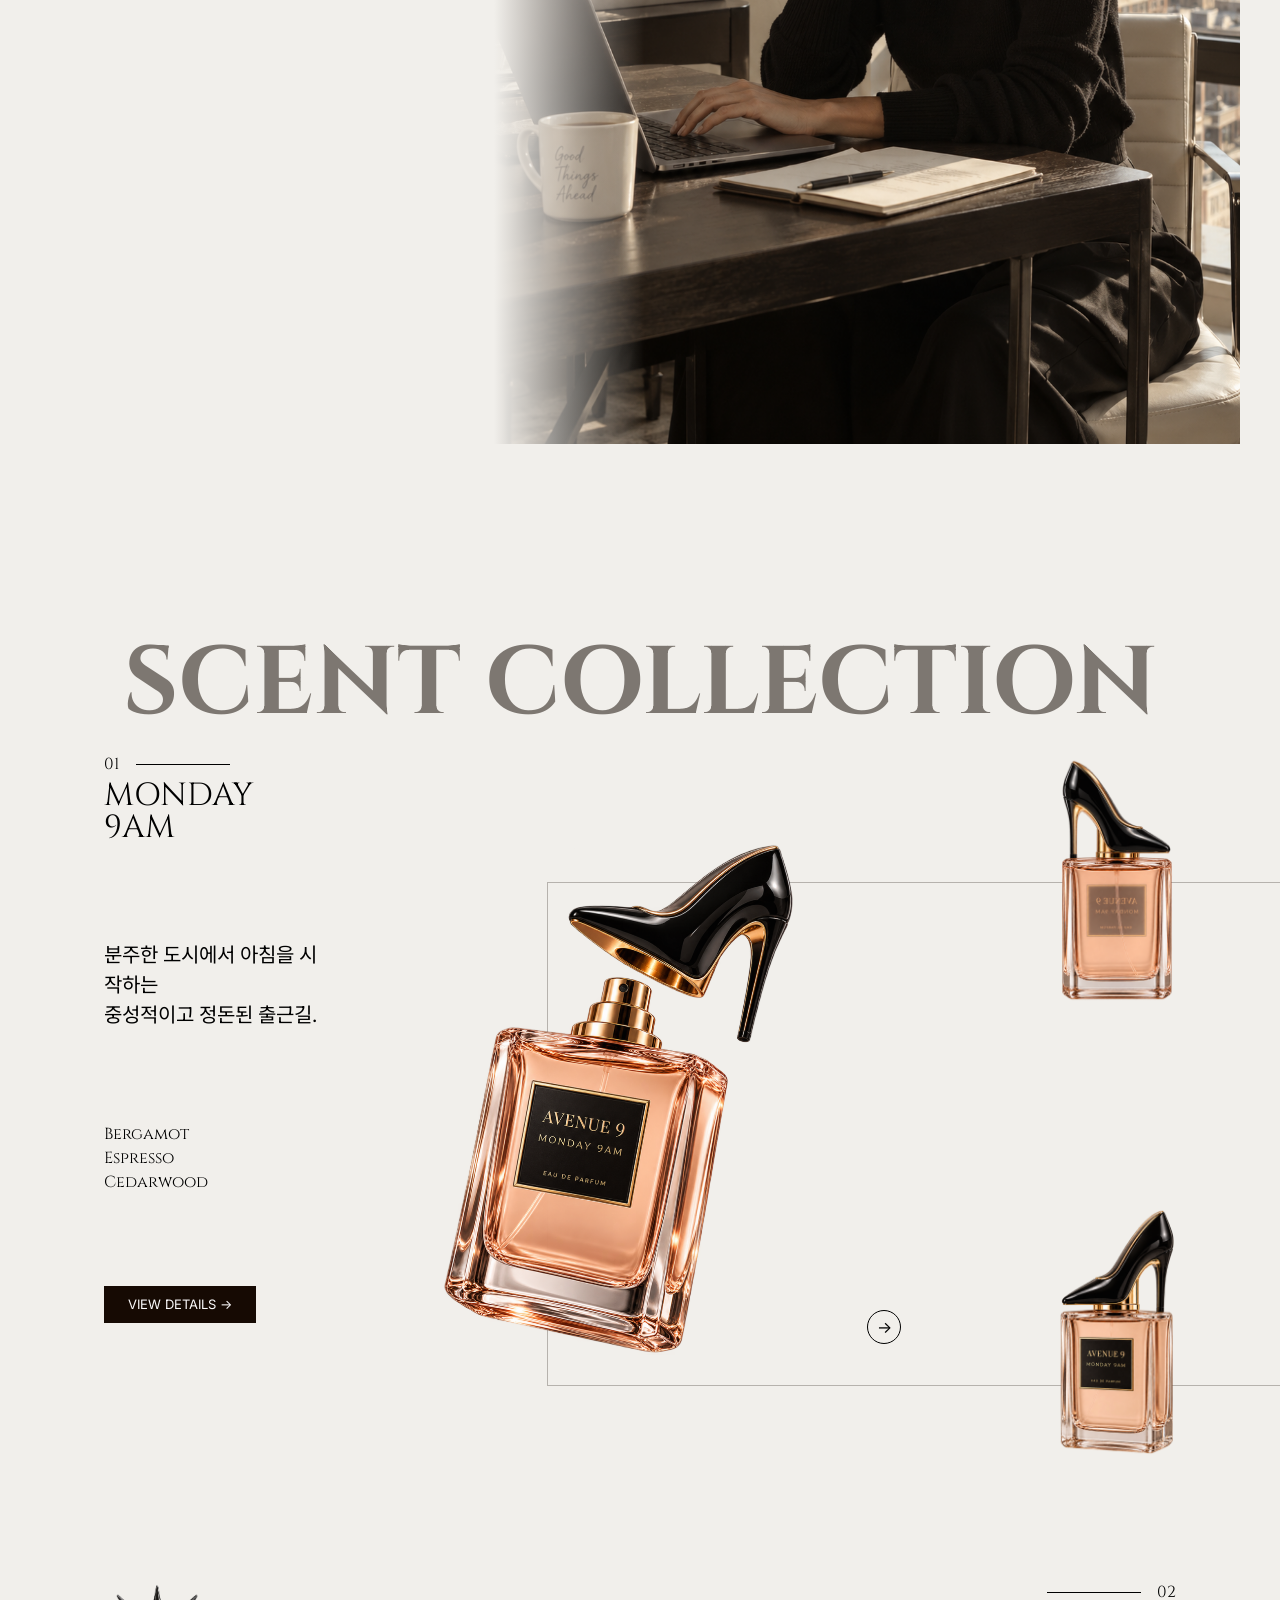
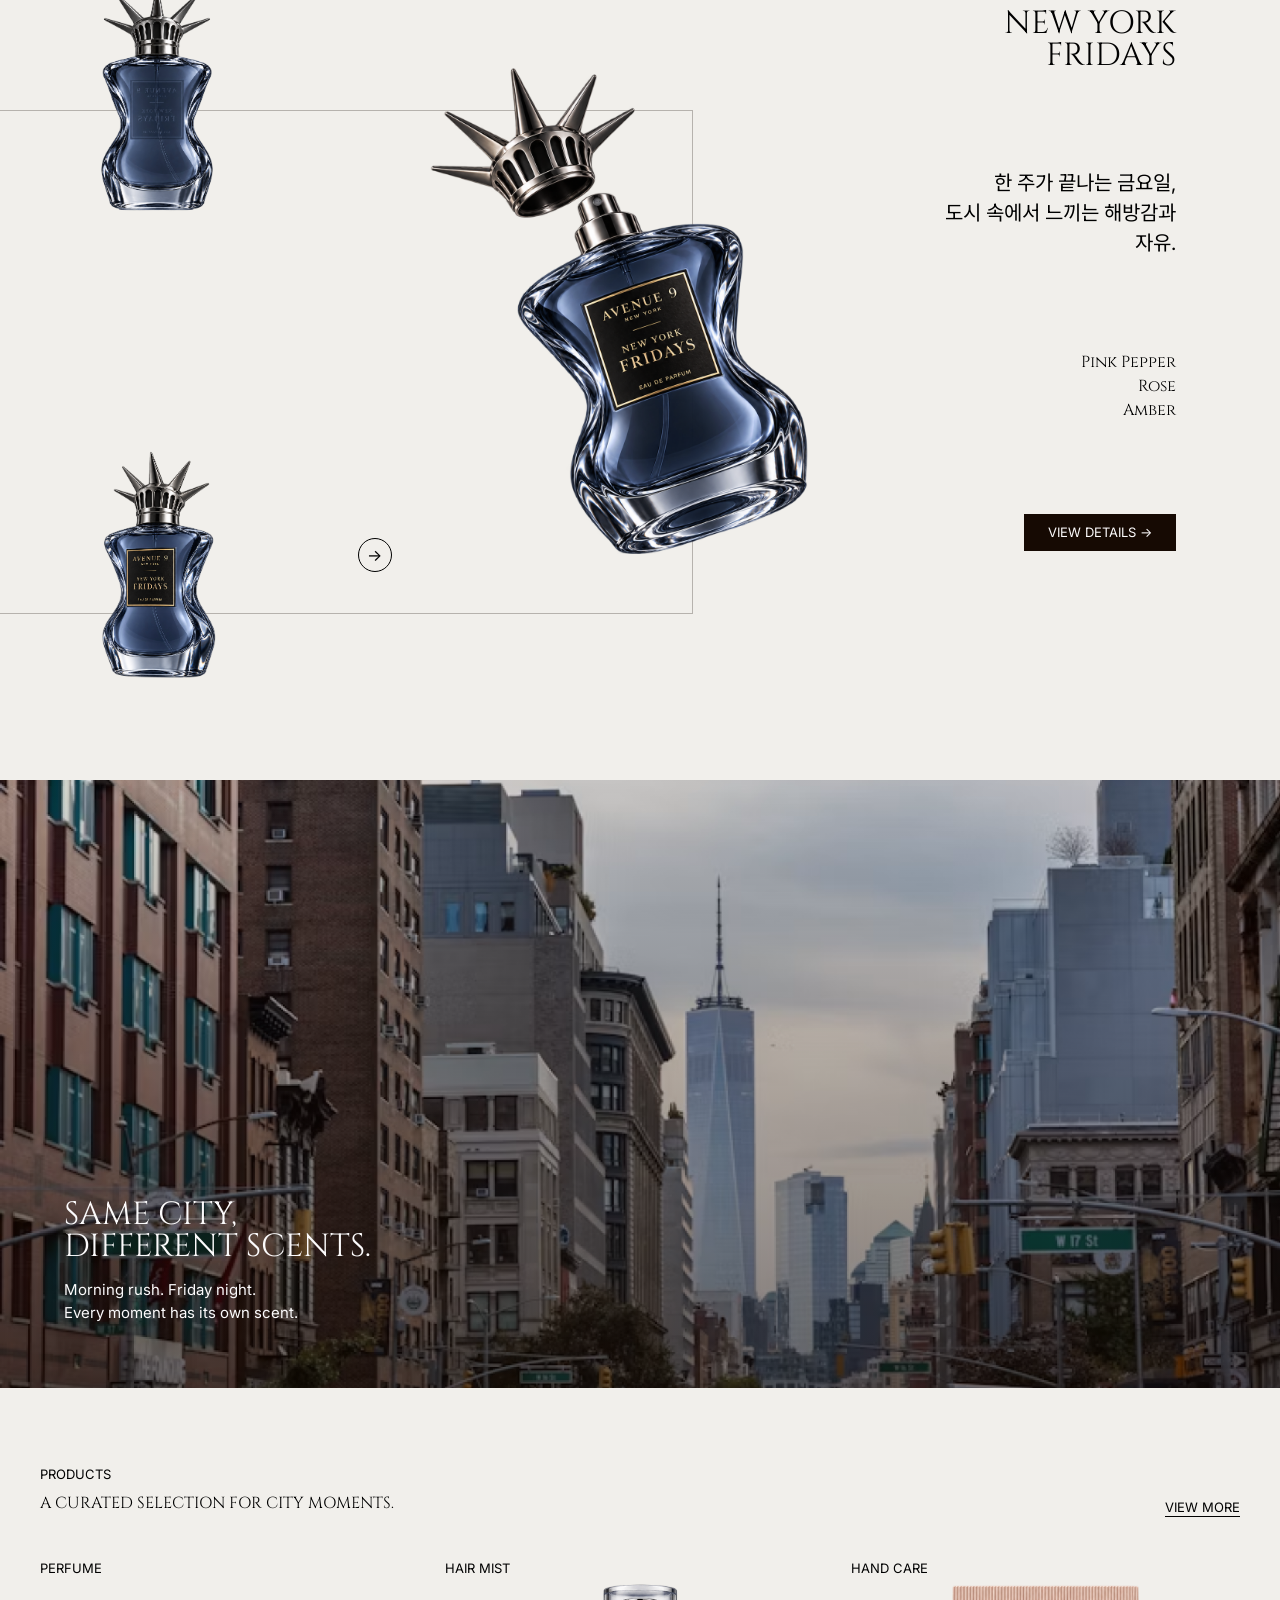
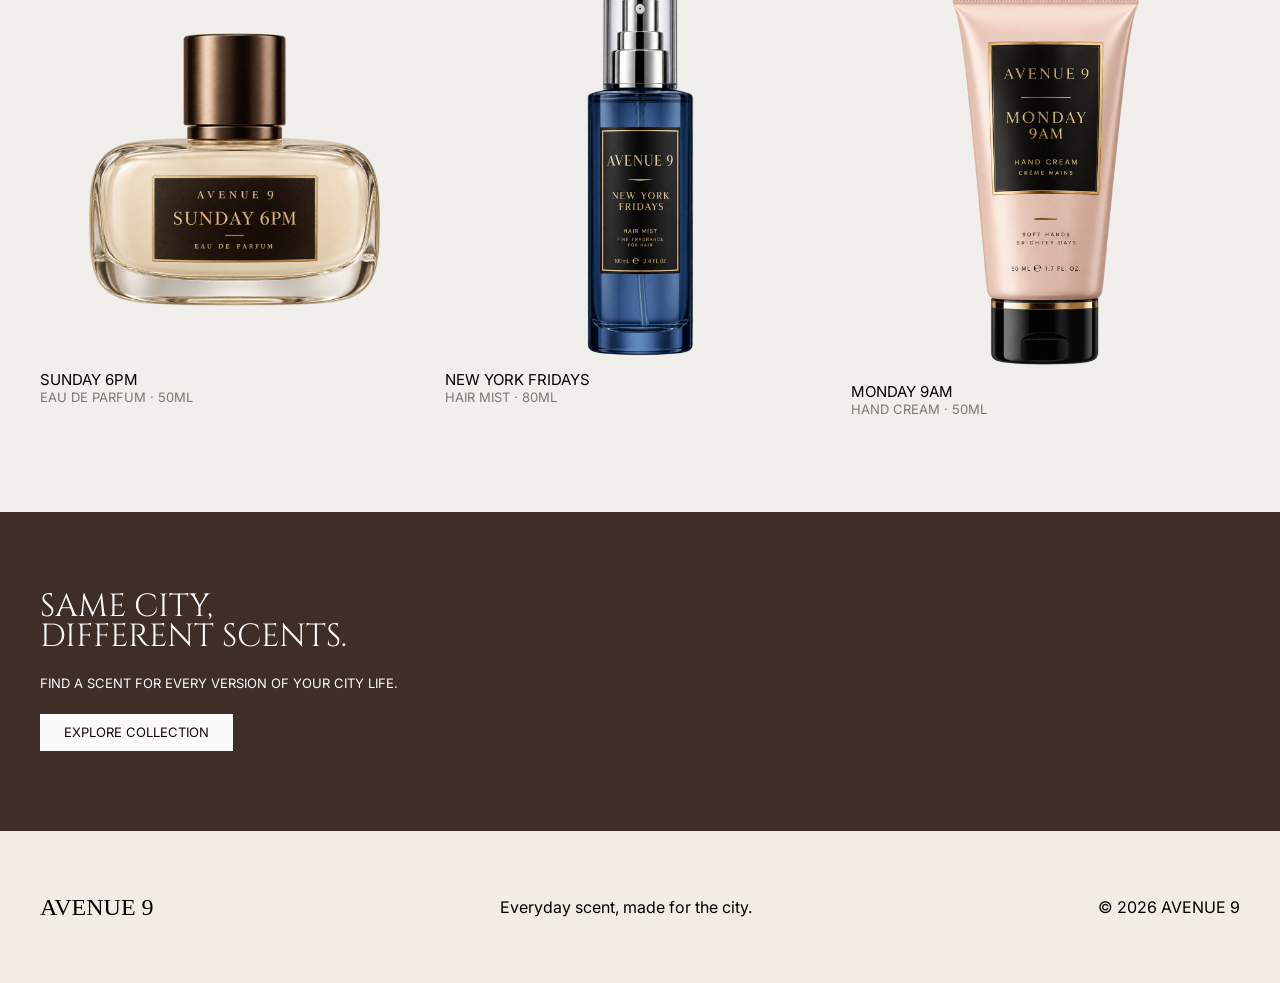
==== commit 21c6e3b4: "Home 전반적인 구조 완료/컴포넌트 css 추가" ====
--- a/index.html
+++ b/index.html
@@ -141,43 +141,52 @@
             </article>
 
             <!-- Friday -->
+            <!-- Friday -->
             <article class="scent-card scent-card--friday">
+              <figure class="scent-card__visual">
+                <img
+                  class="scent-card__main-image"
+                  src="./assets/images/friday/friday-open-01.png"
+                  alt="AVENUE 9 New York Fridays 향수"
+                />
+
+                <img
+                  class="scent-card__sub-image scent-card__sub-image--top"
+                  src="./assets/images/friday/friday-back.png"
+                  alt=""
+                />
+
+                <img
+                  class="scent-card__sub-image scent-card__sub-image--bottom"
+                  src="./assets/images/friday/friday-alt-01.png"
+                  alt=""
+                />
+
+                <span class="scent-card__arrow" aria-hidden="true">→</span>
+              </figure>
+
               <div class="scent-card__content">
-                <p class="scent-card__number">02</p>
-
-                <h3 class="scent-card__title">NEW YORK FRIDAYS</h3>
+                <div class="scent-card__heading">
+                  <p class="scent-card__number">02</p>
+                  <h3 class="scent-card__title">NEW YORK FRIDAYS</h3>
+                </div>
 
                 <p class="scent-card__description">
-                  한 주가 끝나는 금요일, <br />
+                  한 주가 끝나는 금요일,<br />
                   도시 속에서 느끼는 해방감과 자유.
                 </p>
 
-                <dl class="scent-card__notes">
-                  <div>
-                    <dt>TOP</dt>
-                    <dd>Pink Pepper · Mandarin</dd>
-                  </div>
-
-                  <div>
-                    <dt>HEART</dt>
-                    <dd>Rose · Suede</dd>
-                  </div>
-
-                  <div>
-                    <dt>BASE</dt>
-                    <dd>Amber · Sandalwood</dd>
-                  </div>
-                </dl>
-
-                <a href="./perfume2.html" class="button-link"> VIEW DETAILS </a>
+                <ul
+                  class="scent-card__notes"
+                  aria-label="New York Fridays 향 노트"
+                >
+                  <li>Pink Pepper</li>
+                  <li>Rose</li>
+                  <li>Amber</li>
+                </ul>
+
+                <a href="./perfume2.html" class="button-link">VIEW DETAILS →</a>
               </div>
-
-              <figure class="scent-card__media">
-                <img
-                  src="./assets/images/friday/friday-main.png"
-                  alt="AVENUE 9 New York Fridays 향수"
-                />
-              </figure>
             </article>
           </div>
         </div>
--- a/styles/component.css
+++ b/styles/component.css
@@ -46,3 +46,123 @@
   height: 50px;
   padding: 10px;
 }
+
+/* =========================
+   Link Components
+========================= */
+
+/* 
+  공통 검정 버튼 링크
+  사용 예:
+  - HOME Collection : VIEW DETAILS →
+  - 상세 페이지 CTA 등에 재사용 가능
+*/
+.button-link {
+  display: inline-block;
+  padding: var(--spacing-sm) var(--spacing-lg);
+
+  color: var(--color-text-inverse);
+  background: var(--color-brand-espresso);
+
+  font-size: var(--text-caption);
+  text-decoration: none;
+}
+
+.button-link:hover {
+  opacity: 0.8;
+}
+
+.button-link:focus-visible {
+  outline: 2px solid currentColor;
+  outline-offset: 4px;
+}
+
+/*
+  공통 텍스트 링크
+  사용 예:
+  - HOME About : DISCOVER AVENUE 9
+  - HOME Products : VIEW MORE
+*/
+.text-link {
+  display: inline-block;
+
+  color: inherit;
+  font-size: var(--text-caption);
+  text-decoration: underline;
+  text-underline-offset: 4px;
+}
+
+.text-link:hover {
+  opacity: 0.7;
+}
+
+.text-link:focus-visible {
+  outline: 2px solid currentColor;
+  outline-offset: 4px;
+}
+
+/* =========================================
+   Footer Component
+========================= */
+
+/*
+  공통 푸터
+  사용 페이지:
+  - HOME
+  - 상세 페이지
+  - Products / Collection
+
+  현재 공통 내용:
+  - 브랜드 로고
+  - 슬로건
+  - 저작권 표시
+
+  추가 내용 확정 시 이 컴포넌트에서 수정할 예정이에요!
+*/
+.footer {
+  padding: var(--spacing-3xl) var(--spacing-xl);
+  background: var(--color-bg-footer);
+}
+
+.footer__inner {
+  width: min(100%, 1200px);
+  margin: 0 auto;
+
+  display: flex;
+  align-items: flex-end;
+  justify-content: space-between;
+  gap: var(--spacing-lg);
+}
+
+.footer__brand {
+  display: grid;
+  gap: var(--spacing-xs);
+}
+
+.footer__logo {
+  color: inherit;
+  font-family: var(--font-family-brand);
+  font-size: var(--text-heading-sm);
+  text-decoration: none;
+}
+
+.footer__tagline,
+.footer__copyright {
+  font-size: var(--text-caption);
+}
+
+.footer__logo:hover {
+  opacity: 0.7;
+}
+
+.footer__logo:focus-visible {
+  outline: 2px solid currentColor;
+  outline-offset: 4px;
+}
+
+@media (max-width: 768px) {
+  .footer__inner {
+    align-items: flex-start;
+    flex-direction: column;
+  }
+}
--- a/styles/home.css
+++ b/styles/home.css
@@ -77,14 +77,17 @@
   line-height: 0.85;
 }
 
-/* =========================
+/* ============================================================
    Header
-========================= */
+============================================================ */
 
 .header {
   position: sticky;
   top: 0;
   z-index: 100;
+
+  width: 100%;
+  box-sizing: border-box;
 
   display: flex;
   align-items: center;
@@ -251,20 +254,9 @@
   line-height: 1.1;
 }
 
-.text-link {
-  display: inline-block;
-
-  margin-top: var(--spacing-xl);
-
-  color: inherit;
-  font-size: var(--text-caption);
-  text-decoration: underline;
-  text-underline-offset: 4px;
-}
-
-/* =========================
+/* =================================================
    Collection
-========================= */
+============================== */
 
 .collection {
   padding: var(--spacing-5xl) 0;
@@ -283,7 +275,7 @@
 .collection__list {
   display: grid;
   gap: var(--spacing-6xl);
-  margin-top: 0;
+  margin-top: var(--spacing-lg);
 }
 
 .scent-card {
@@ -292,14 +284,6 @@
   align-items: center;
 
   min-height: 600px;
-}
-
-.scent-card--friday .scent-card__content {
-  order: 2;
-}
-
-.scent-card--friday .scent-card__media {
-  order: 1;
 }
 
 .scent-card__number {
@@ -354,17 +338,17 @@
 }
 
 /* Monday 레이아웃 만지기 */
-/* Monday - Editorial Layout */
 .scent-card--monday {
   grid-template-columns: 280px 1fr;
   align-items: start;
-  gap: var(--spacing-2xl);
+  gap: var(--spacing-xl);
 
   min-height: 700px;
 }
 
 .scent-card--monday .scent-card__content {
   padding: 0;
+  margin-left: var(--spacing-3xl);
 }
 
 .scent-card--monday .scent-card__number {
@@ -416,7 +400,97 @@
 
 .scent-card__visual {
   position: relative;
-  min-height: 650px;
+  min-height: 700px;
+}
+
+/* Friday 레이아웃 만지기 위랑 거의 반복 */
+
+.scent-card--friday {
+  grid-template-columns: 1fr 315px;
+  align-items: start;
+  gap: var(--spacing-2xl);
+
+  min-height: 700px;
+}
+
+.scent-card--friday .scent-card__content {
+  padding: 0;
+  margin-right: var(--spacing-3xl);
+  text-align: right;
+}
+
+.scent-card--friday .scent-card__number {
+  display: flex;
+  flex-direction: row-reverse;
+  align-items: center;
+  gap: var(--spacing-md);
+
+  margin-bottom: var(--spacing-xs);
+
+  font-family: var(--font-family-display);
+  font-size: var(--text-body);
+}
+
+.scent-card--friday .scent-card__number::after {
+  content: '';
+  width: 94px;
+  border-top: 1px solid currentColor;
+}
+
+.scent-card--friday .scent-card__title {
+  margin-bottom: 0;
+
+  font-family: var(--font-family-display);
+  font-size: var(--text-heading-lg);
+  font-weight: var(--font-weight-regular);
+}
+
+.scent-card--friday .scent-card__description {
+  margin-top: var(--spacing-5xl);
+  margin-bottom: 0;
+
+  font-size: var(--text-label);
+  line-height: 1.5;
+}
+
+.scent-card--friday .scent-card__notes {
+  display: grid;
+  gap: var(--spacing-xs);
+
+  margin-top: var(--spacing-5xl);
+  margin-bottom: 0;
+
+  font-family: var(--font-family-display);
+  font-size: var(--text-body);
+}
+
+.scent-card--friday .button-link {
+  margin-top: var(--spacing-5xl);
+}
+
+.scent-card--friday .scent-card__visual::before {
+  left: -5%;
+  right: 22%;
+}
+
+.scent-card--friday .scent-card__main-image {
+  left: auto;
+  right: 0;
+}
+
+.scent-card--friday .scent-card__sub-image--top {
+  left: 0;
+  right: auto;
+}
+
+.scent-card--friday .scent-card__sub-image--bottom {
+  left: 0;
+  right: auto;
+}
+
+.scent-card--friday .scent-card__arrow {
+  left: auto;
+  right: 58%;
 }
 
 /* 피그마에 있는 얇은 선 프레임 */
@@ -425,28 +499,29 @@
   position: absolute;
 
   top: 18%;
-  right: 0;
-  bottom: 12%;
-  left: 20%;
+  right: -5%;
+  bottom: 10%;
+  left: 22%;
 
   border: 1px solid var(--color-text-display-muted);
   opacity: 0.5;
 }
-
 .scent-card__main-image {
   position: absolute;
   top: 12%;
-  left: 5%;
+  left: 0;
   z-index: 2;
 
-  width: 55%;
+  width: 58%;
+  max-width: 550px;
 }
 
 .scent-card__sub-image {
   position: absolute;
   z-index: 2;
 
-  width: 26%;
+  width: 28%;
+  max-width: 268px;
 }
 
 .scent-card__sub-image--top {
@@ -461,8 +536,8 @@
 
 .scent-card__arrow {
   position: absolute;
-  left: 59%;
-  bottom: 15%;
+  left: 58%;
+  bottom: 16%;
   z-index: 3;
 
   display: grid;
@@ -473,19 +548,6 @@
 
   border: 1px solid currentColor;
   border-radius: var(--radius-full);
-}
-/* ------- */
-
-.button-link {
-  display: inline-block;
-
-  padding: var(--spacing-sm) var(--spacing-lg);
-
-  color: var(--color-text-inverse);
-  background: var(--color-brand-espresso);
-
-  font-size: var(--text-caption);
-  text-decoration: none;
 }
 
 /* =========================
@@ -663,23 +725,9 @@
 
   display: flex;
   align-items: center;
-  justify-content: space-between;
-
-  gap: var(--spacing-lg);
-}
-
-.footer__logo {
-  color: inherit;
-  font-size: var(--text-heading-sm);
-  text-decoration: none;
-}
-
-.footer p,
-.footer small {
-  font-size: var(--text-caption);
-}
-
-/* =========================
+}
+
+/* ===============================================
    Mobile
 ========================= */
 
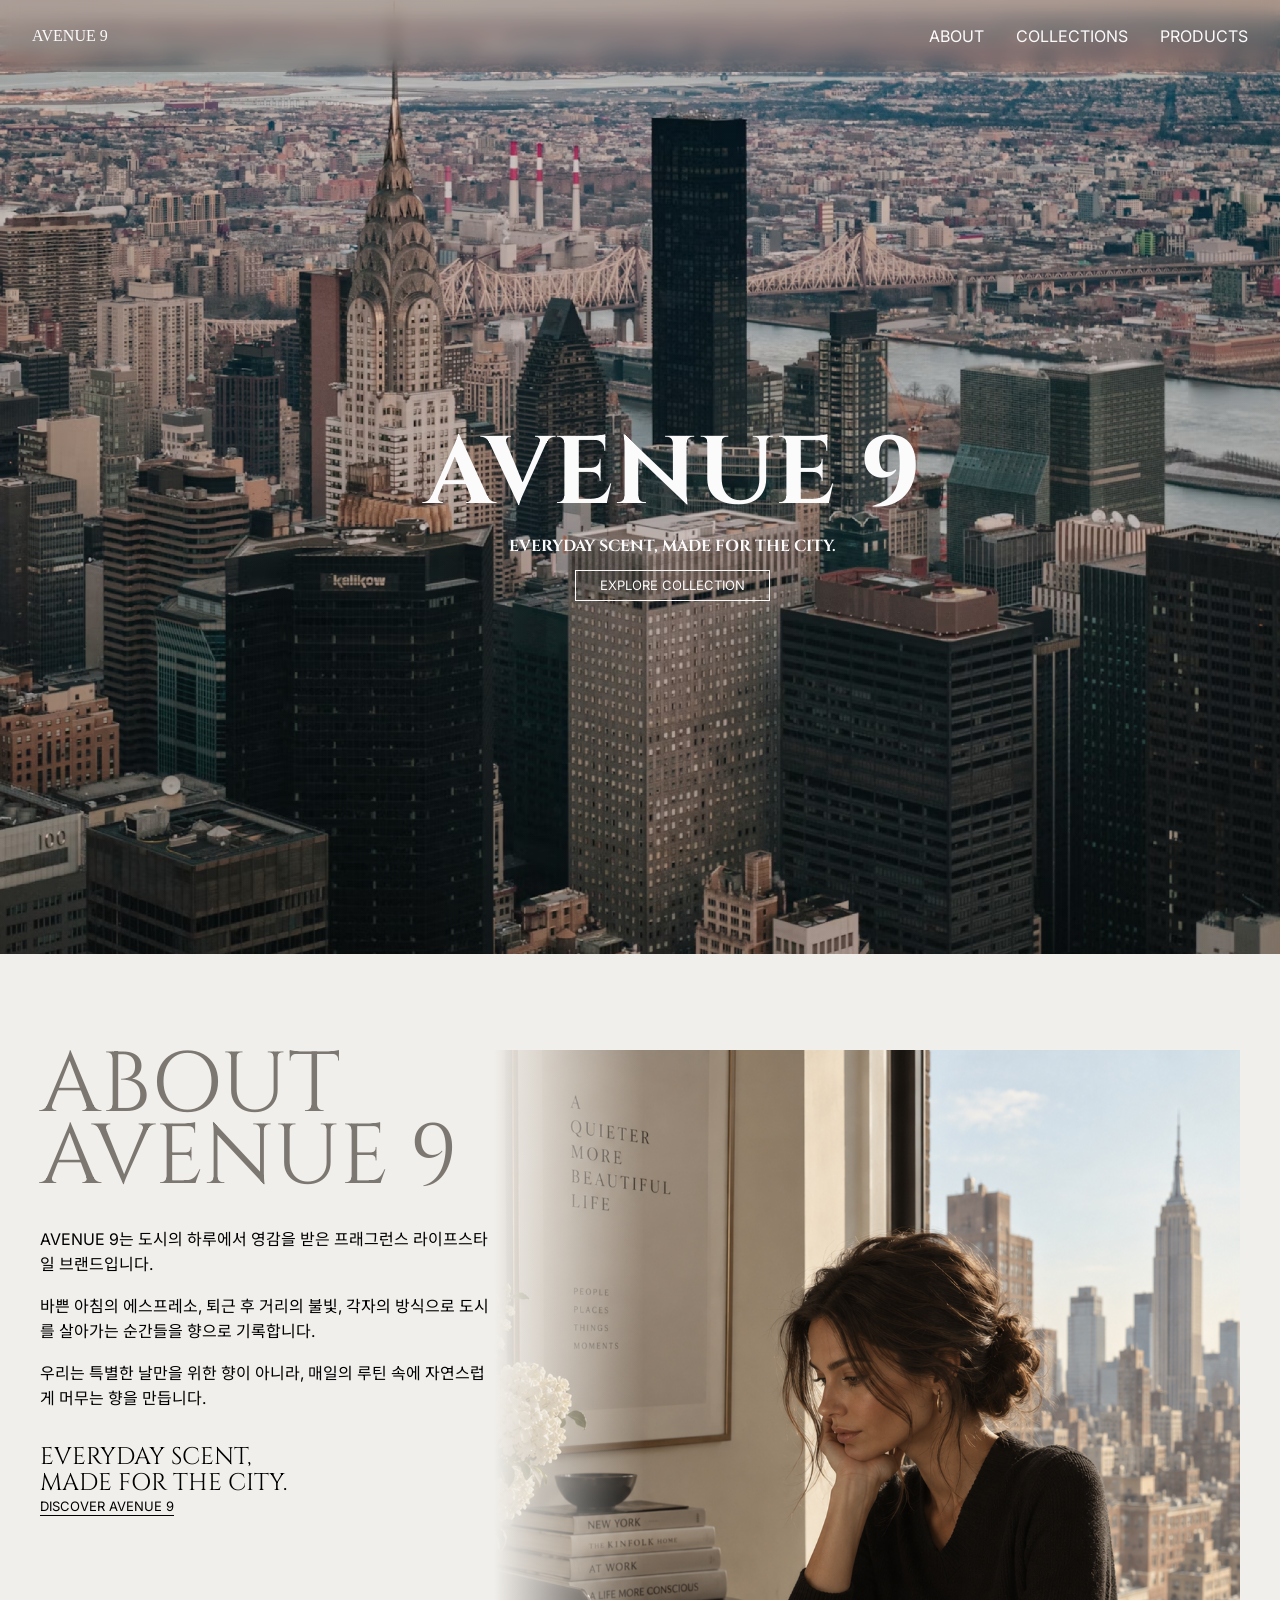
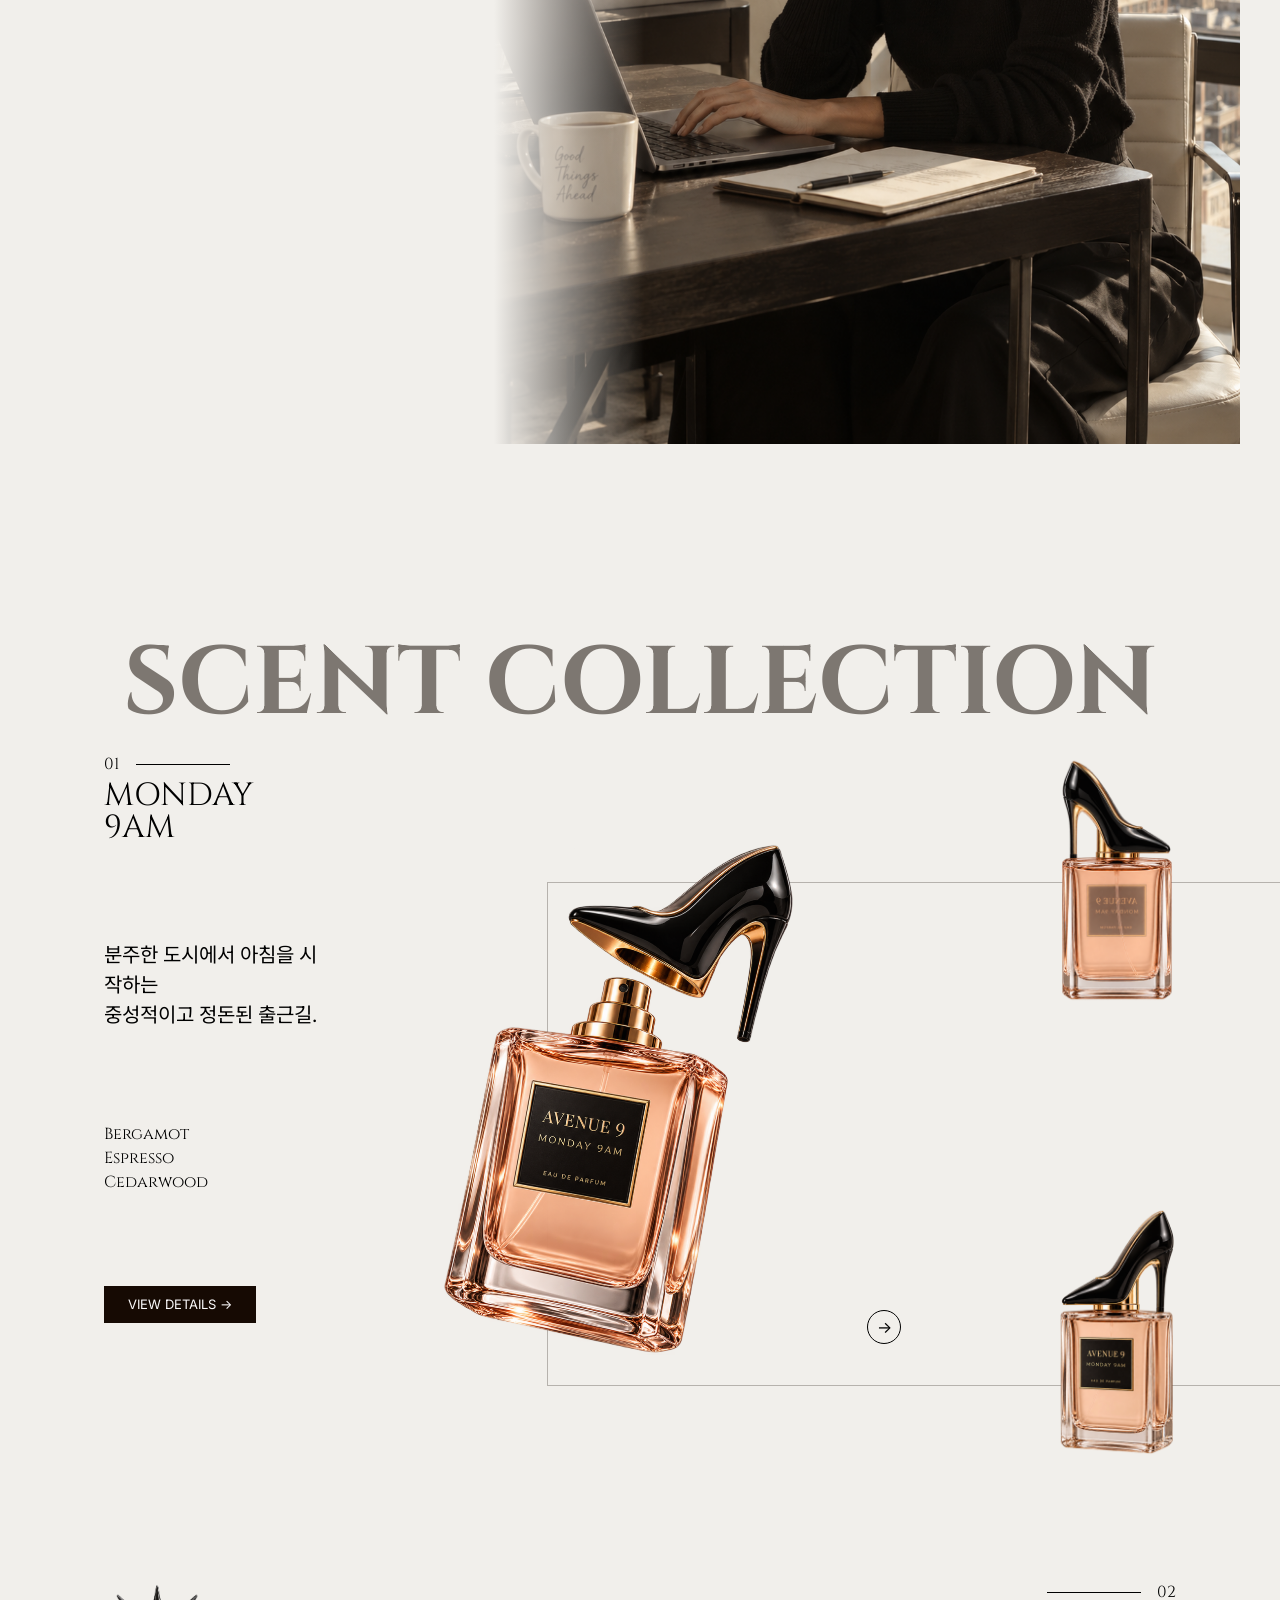
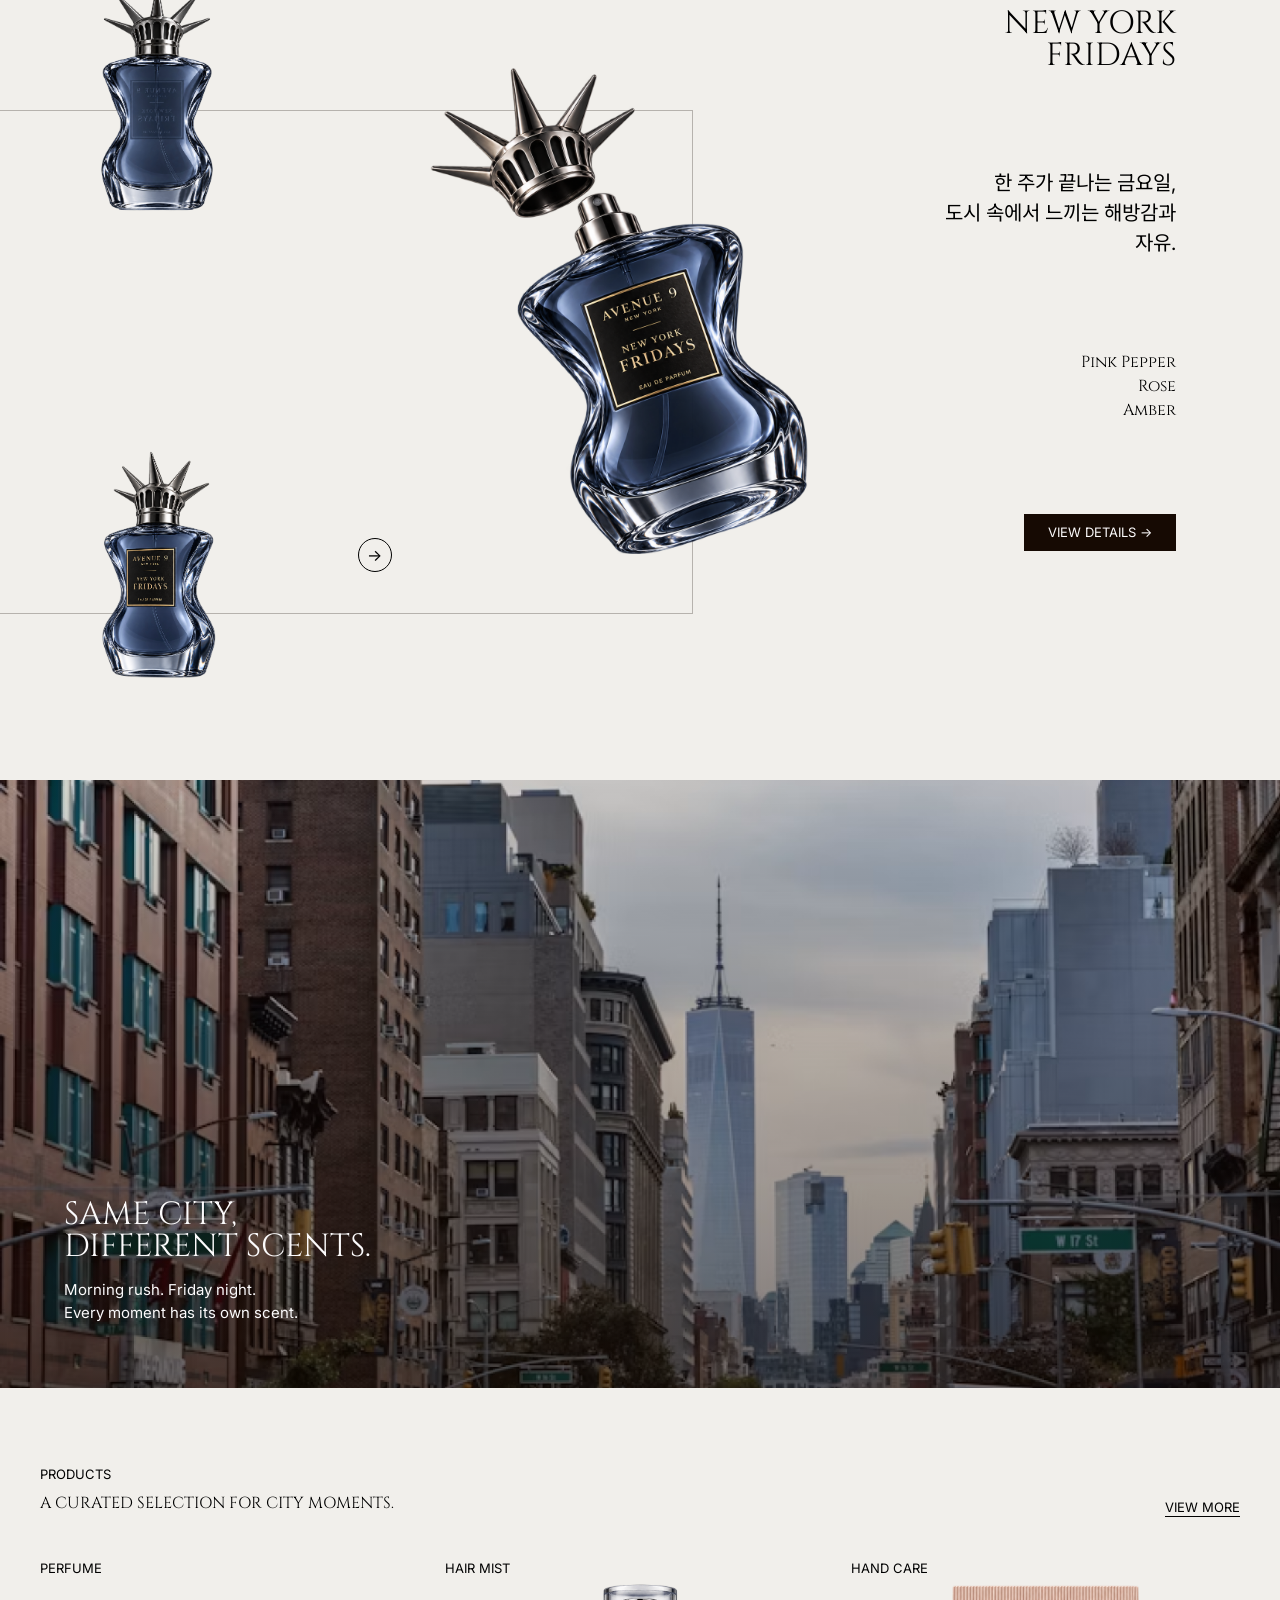
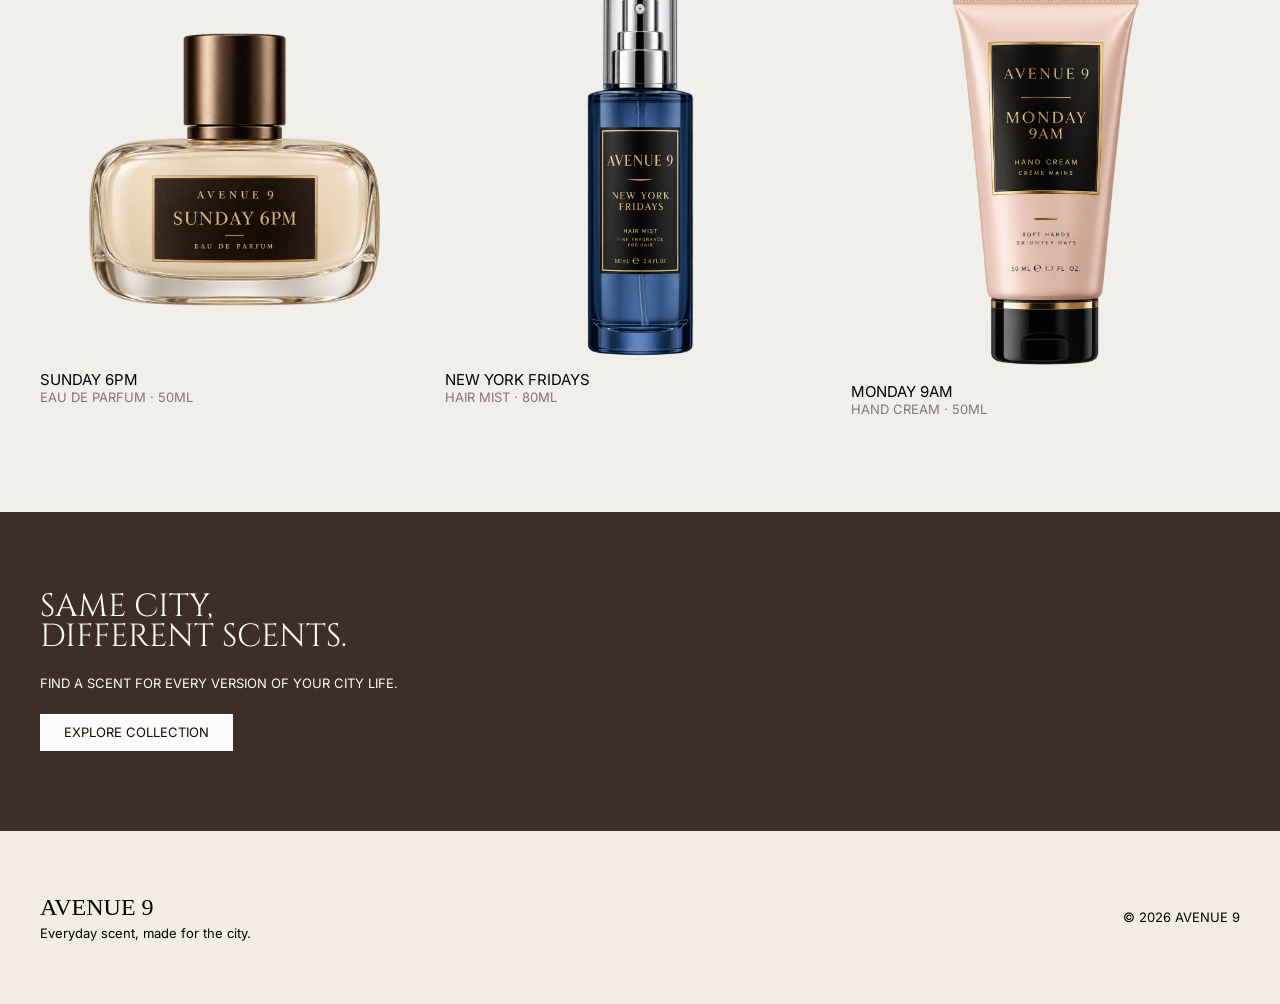
==== commit b76649eb: "푸터 수정 사항 업로드" ====
--- a/index.html
+++ b/index.html
@@ -315,11 +315,12 @@
     <!-- Footer -->
     <footer class="footer">
       <div class="footer__inner">
-        <a href="./index.html" class="footer__logo"> AVENUE 9 </a>
-
-        <p>Everyday scent, made for the city.</p>
-
-        <small>© 2026 AVENUE 9</small>
+        <div class="footer__brand">
+          <a href="./index.html" class="footer__logo">AVENUE 9</a>
+          <p class="footer__tagline">Everyday scent, made for the city.</p>
+        </div>
+
+        <small class="footer__copyright">© 2026 AVENUE 9</small>
       </div>
     </footer>
   </body>
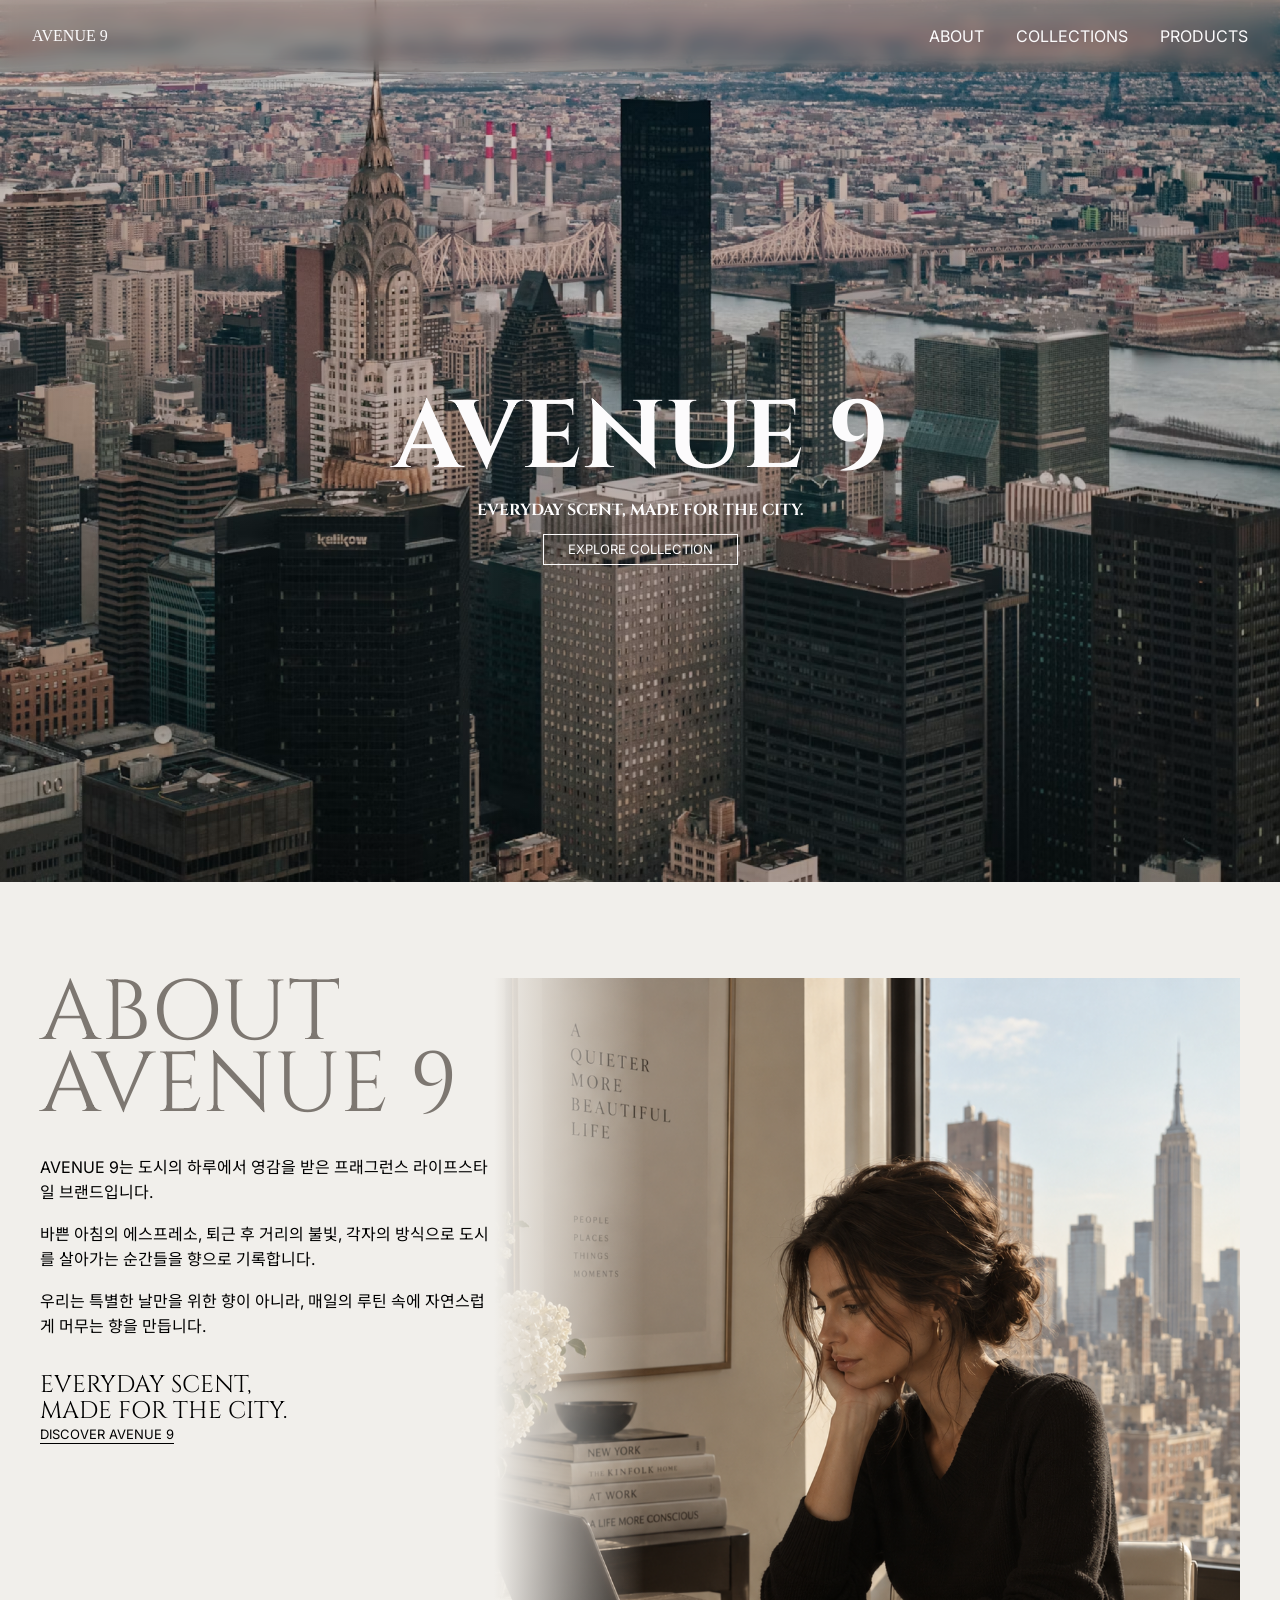
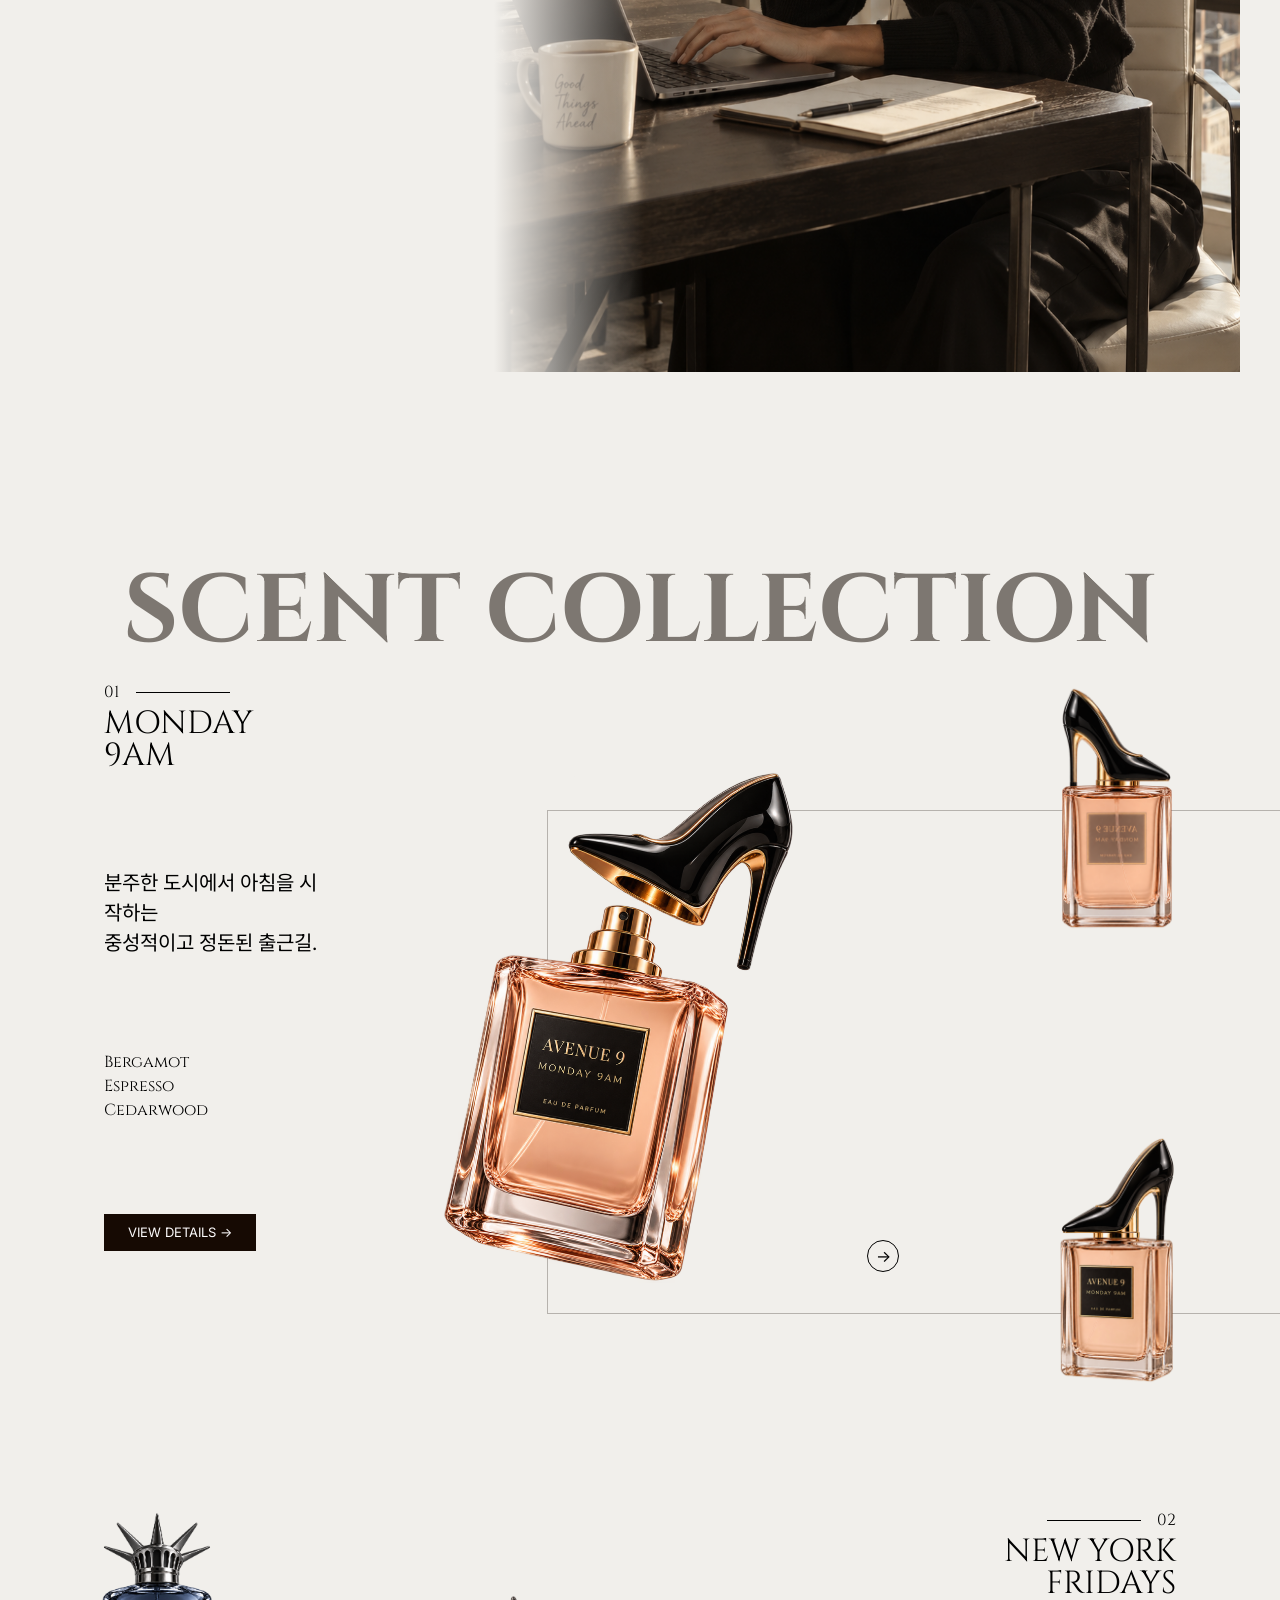
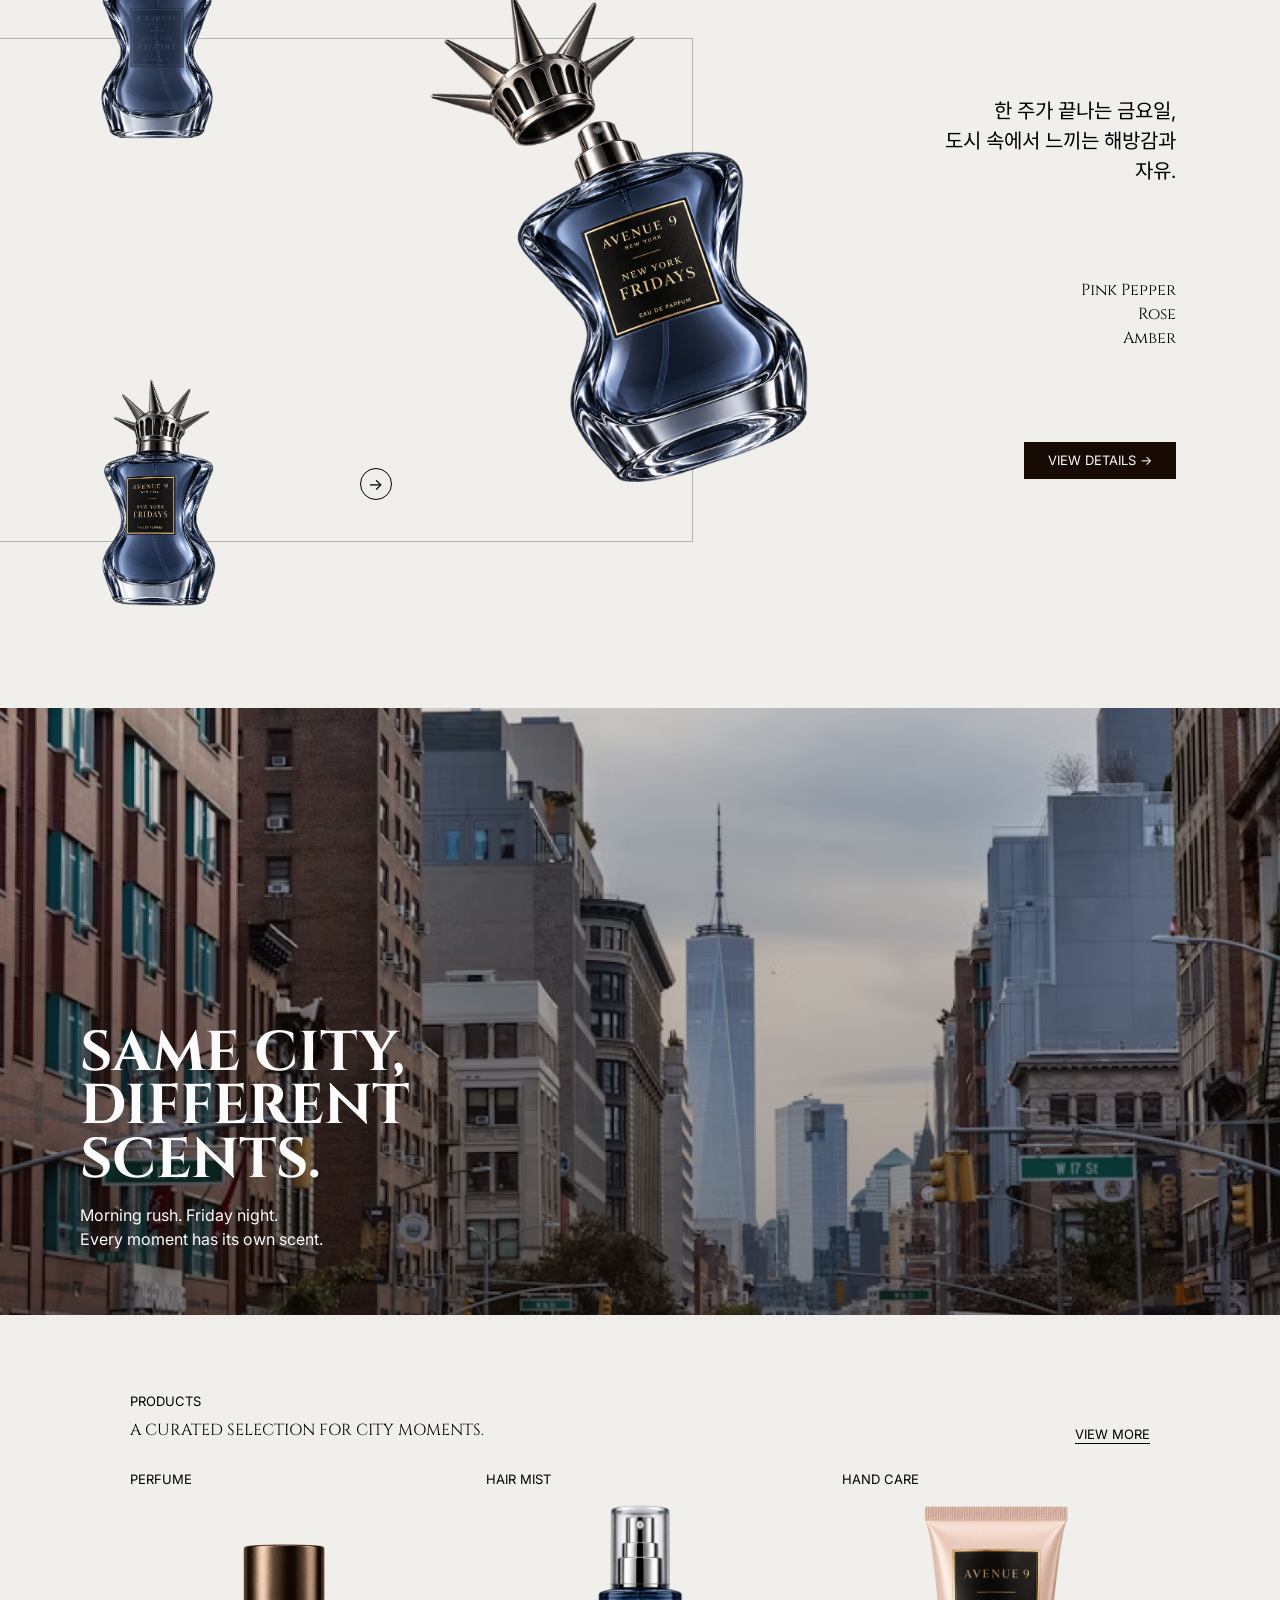
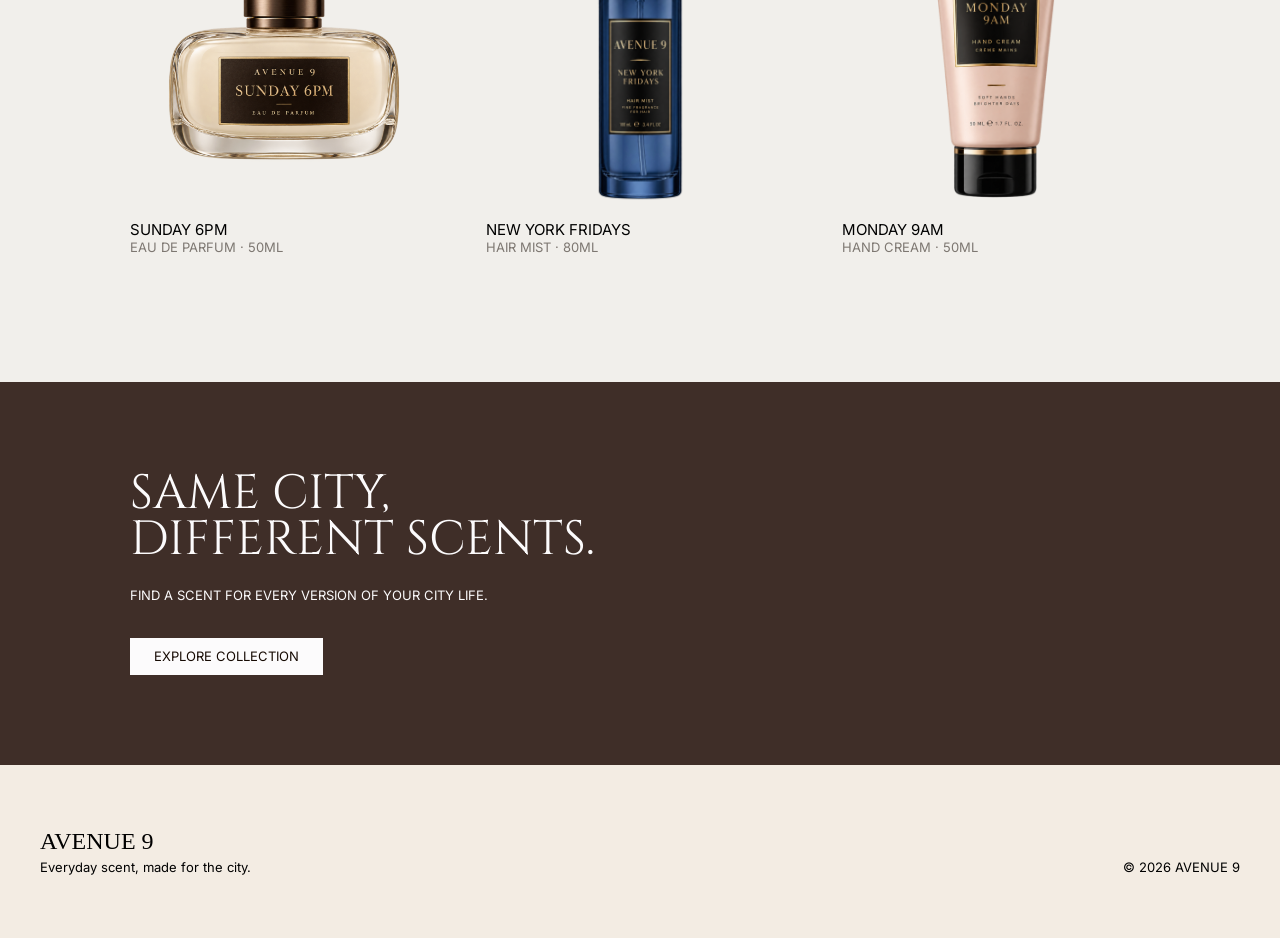
==== commit 97bc7b2a: "홈 페이지 데스크톱·모바일 반응형 구현 및 공통 컴포넌트 정리" ====
--- a/index.html
+++ b/index.html
@@ -141,7 +141,6 @@
             </article>
 
             <!-- Friday -->
-            <!-- Friday -->
             <article class="scent-card scent-card--friday">
               <figure class="scent-card__visual">
                 <img
--- a/styles/home.css
+++ b/styles/home.css
@@ -1,6 +1,12 @@
 /* =========================
    Common
 ========================= */
+
+*,
+*::before,
+*::after {
+  box-sizing: border-box;
+}
 
 html {
   scroll-behavior: smooth;
@@ -555,29 +561,36 @@
 ========================= */
 
 .city-editorial {
-  min-height: 480px;
+  width: 100%;
+  aspect-ratio: 1190 / 564;
 
   display: flex;
   align-items: flex-end;
 
-  padding: var(--spacing-3xl);
+  padding: 0 var(--spacing-4xl) var(--spacing-3xl);
 
   color: var(--color-text-inverse);
 
   background:
-    linear-gradient(rgba(22, 10, 3, 0.15), rgba(22, 10, 3, 0.55)),
+    linear-gradient(rgba(22, 10, 3, 0.15), rgba(22, 10, 3, 0.45)),
     url('../assets/images/home/home-city-banner.png') center / cover no-repeat;
+}
+
+.city-editorial__content {
+  max-width: 520px;
 }
 
 .city-editorial__title {
   margin-bottom: var(--spacing-md);
 
-  font-size: var(--text-heading-lg);
-  line-height: 1;
+  font-family: var(--font-family-display);
+  font-size: var(--text-display-md);
+  font-weight: var(--font-weight-bold);
+  line-height: 0.95;
 }
 
 .city-editorial__content p {
-  font-size: var(--text-body-sm);
+  font-size: var(--text-body);
   line-height: 1.5;
 }
 
@@ -586,7 +599,11 @@
 ========================= */
 
 .products {
-  padding: var(--spacing-4xl) 0 var(--spacing-5xl);
+  padding: var(--spacing-4xl) 0 var(--spacing-6xl);
+}
+
+.products .section-inner {
+  max-width: 1020px;
 }
 
 .products__header {
@@ -603,43 +620,61 @@
 }
 
 .products__header .section-title {
+  font-family: var(--font-family-display);
   font-size: var(--text-body);
+  font-weight: var(--font-weight-regular);
   line-height: 1.3;
 }
 
 .products__list {
   display: grid;
   grid-template-columns: repeat(3, 1fr);
-  gap: var(--spacing-md);
-}
-
-.product-card__category {
-  margin-top: var(--spacing-md);
-  font-size: var(--text-caption);
-}
-
-.product-card__name {
-  margin-top: var(--spacing-xs);
-  font-size: var(--text-body-sm);
-}
-
-.product-card__info {
-  margin-top: var(--spacing-2xs);
-
-  color: var(--color-text-display-muted);
-  font-size: var(--text-caption);
-}
+  gap: var(--spacing-2xl);
+}
+
+.product-card__link {
+  display: block;
+  color: inherit;
+  text-decoration: none;
+}
+
+.product-card__link:focus-visible {
+  outline: 2px solid currentColor;
+  outline-offset: 4px;
+}
+
 .product-card__image {
   position: relative;
   overflow: hidden;
+
+  aspect-ratio: 1 / 1;
 }
 
 .product-card__image img {
   width: 100%;
-  display: block;
+  height: 100%;
+  object-fit: contain;
+
   transition:
     opacity 0.4s ease,
     transform 0.5s ease;
+}
+
+.product-card__category {
+  margin-bottom: var(--spacing-sm);
+  font-size: var(--text-caption);
+}
+
+.product-card__name {
+  margin-top: var(--spacing-md);
+  font-size: var(--text-body-sm);
+}
+
+.product-card__info {
+  margin-top: var(--spacing-2xs);
+
+  color: var(--color-text-display-muted);
+  font-size: var(--text-caption);
 }
 
 .product-card__image-hover {
@@ -675,31 +710,40 @@
 ========================= */
 
 .cta {
-  padding: var(--spacing-4xl) var(--spacing-xl);
+  min-height: 383px;
+
+  display: flex;
+  align-items: center;
+
+  padding: var(--spacing-3xl) var(--spacing-xl);
 
   color: var(--color-text-inverse);
   background: var(--color-brand-deep-brown);
 }
 
 .cta__inner {
-  width: min(100%, 1200px);
+  width: min(100% - 64px, 1020px);
   margin: 0 auto;
 }
 
 .cta__title {
-  font-size: var(--text-heading-lg);
+  font-family: var(--font-family-display);
+  font-size: var(--text-display-sm);
+  font-weight: var(--font-weight-regular);
   line-height: 0.95;
 }
 
 .cta p {
   margin-top: var(--spacing-lg);
+
   font-size: var(--text-caption);
+  line-height: 1.5;
 }
 
 .cta__link {
   display: inline-block;
 
-  margin-top: var(--spacing-lg);
+  margin-top: var(--spacing-xl);
   padding: var(--spacing-sm) var(--spacing-lg);
 
   color: var(--color-brand-espresso);
@@ -709,25 +753,16 @@
   text-decoration: none;
 }
 
-/* =========================
-   Footer
-========================= */
-
-.footer {
-  padding: var(--spacing-3xl) var(--spacing-xl);
-
-  background: var(--color-bg-footer);
-}
-
-.footer__inner {
-  width: min(100%, 1200px);
-  margin: 0 auto;
-
-  display: flex;
-  align-items: center;
-}
-
-/* ===============================================
+.cta__link:hover {
+  opacity: 0.8;
+}
+
+.cta__link:focus-visible {
+  outline: 2px solid currentColor;
+  outline-offset: 4px;
+}
+
+/* ======================================================
    Mobile
 ========================= */
 
@@ -737,31 +772,43 @@
     width: calc(100% - 48px);
   }
 
+  /* Header */
   .header {
-    height: 64px;
-    margin-bottom: -64px;
-    padding: 0 var(--spacing-lg);
+    height: 56px;
+    margin-bottom: -56px;
+    padding: 0 var(--spacing-md);
   }
 
   .header__nav-list {
-    gap: var(--spacing-md);
+    gap: var(--spacing-sm);
   }
 
   .header__logo,
   .header__nav a {
-    font-size: var(--font-size-12);
-  }
-
+    font-size: var(--font-size-11);
+    white-space: nowrap;
+  }
+
+  /* Hero */
   .hero {
+    width: 100%;
+    min-height: 100svh;
     aspect-ratio: auto;
-    min-height: 620px;
     max-height: none;
+
+    padding: 56px var(--spacing-lg) 0;
   }
 
   .hero__title {
     font-size: var(--text-display-sm);
   }
 
+  .hero__tagline {
+    margin-top: var(--spacing-sm);
+    font-size: var(--text-caption);
+  }
+
+  /* About */
   .about,
   .collection,
   .products {
@@ -773,45 +820,163 @@
     gap: var(--spacing-xl);
   }
 
-  .section-title {
-    font-size: var(--text-title);
-  }
-
   .about__media {
     order: -1;
+    margin-left: 0;
+  }
+
+  .about__media::before {
+    display: none;
+  }
+
+  .about__title {
+    font-size: var(--text-display-sm);
+  }
+
+  /* Collection */
+  #collection-title {
+    font-size: var(--text-display-sm);
+    line-height: 0.95;
+    text-align: left;
+    white-space: normal;
   }
 
   .collection__list {
-    gap: var(--spacing-4xl);
+    gap: var(--spacing-5xl);
+    margin-top: var(--spacing-2xl);
+  }
+
+  /* Monday / Friday 모두 1열 */
+  .scent-card,
+  .scent-card--monday,
+  .scent-card--friday {
+    grid-template-columns: 1fr;
+    gap: var(--spacing-xl);
+    min-height: auto;
+  }
+
+  /* 텍스트 영역 */
+  .scent-card--monday .scent-card__content,
+  .scent-card--friday .scent-card__content {
+    margin: 0;
+    padding: 0;
+    text-align: left;
+  }
+
+  .scent-card--monday .scent-card__number,
+  .scent-card--friday .scent-card__number {
+    flex-direction: row;
+    justify-content: flex-start;
+  }
+
+  .scent-card--monday .scent-card__description,
+  .scent-card--friday .scent-card__description {
+    margin-top: var(--spacing-2xl);
+    font-size: var(--text-body);
+  }
+
+  .scent-card--monday .scent-card__notes,
+  .scent-card--friday .scent-card__notes {
     margin-top: var(--spacing-xl);
   }
 
-  .scent-card {
-    grid-template-columns: 1fr;
-    min-height: auto;
-  }
-
-  .scent-card--friday .scent-card__content,
-  .scent-card--friday .scent-card__media {
-    order: initial;
-  }
-
-  .scent-card__content {
-    padding: var(--spacing-lg) 0;
-  }
-
-  .scent-card__media {
-    min-height: 360px;
-  }
-
+  .scent-card--monday .button-link,
+  .scent-card--friday .button-link {
+    margin-top: var(--spacing-xl);
+  }
+
+  /* Friday는 HTML에서 visual이 먼저라 모바일에서는 텍스트 먼저 */
+  .scent-card--friday .scent-card__content {
+    order: 0;
+  }
+
+  .scent-card--friday .scent-card__visual {
+    order: 1;
+  }
+
+  /* 콜라주 */
+  .scent-card__visual {
+    min-height: 430px;
+  }
+
+  .scent-card__visual::before {
+    top: 18%;
+    right: 6%;
+    bottom: 8%;
+    left: 18%;
+  }
+
+  .scent-card__main-image {
+    top: 12%;
+    left: 0;
+
+    width: 64%;
+    max-width: none;
+  }
+
+  .scent-card__sub-image {
+    width: 27%;
+    max-width: none;
+  }
+
+  .scent-card__sub-image--top {
+    top: 0;
+    right: 0;
+  }
+
+  .scent-card__sub-image--bottom {
+    right: 0;
+    bottom: 0;
+  }
+
+  .scent-card__arrow {
+    left: 62%;
+    bottom: 13%;
+  }
+
+  /* Friday는 콜라주 방향 반전 */
+  .scent-card--friday .scent-card__visual::before {
+    left: 6%;
+    right: 18%;
+  }
+
+  .scent-card--friday .scent-card__main-image {
+    left: auto;
+    right: 0;
+  }
+
+  .scent-card--friday .scent-card__sub-image--top,
+  .scent-card--friday .scent-card__sub-image--bottom {
+    left: 0;
+    right: auto;
+  }
+
+  .scent-card--friday .scent-card__arrow {
+    left: auto;
+    right: 62%;
+  }
+
+  /* City Editorial */
   .city-editorial {
+    width: 100%;
     min-height: 420px;
+    aspect-ratio: auto;
     padding: var(--spacing-lg);
+  }
+
+  .city-editorial__title {
+    font-size: var(--text-title);
+  }
+
+  /* Products */
+  .products .section-inner {
+    max-width: none;
   }
 
   .products__header {
     align-items: flex-start;
     flex-direction: column;
+    gap: var(--spacing-md);
   }
 
   .products__list {
@@ -819,16 +984,37 @@
     gap: var(--spacing-xl);
   }
 
-  .product-card__media {
-    aspect-ratio: 1 / 1;
-  }
-
+  /* CTA */
   .cta {
+    min-height: 360px;
     padding: var(--spacing-3xl) var(--spacing-lg);
   }
 
+  .cta__inner {
+    width: 100%;
+  }
+
+  .cta__title {
+    font-size: var(--text-title);
+  }
+
+  .cta p {
+    margin-top: var(--spacing-lg);
+    line-height: 1.5;
+  }
+
+  .cta__link {
+    margin-top: var(--spacing-xl);
+  }
+
+  /* Footer */
+  .footer {
+    padding: var(--spacing-xl) var(--spacing-lg);
+  }
+
   .footer__inner {
+    flex-direction: column;
     align-items: flex-start;
-    flex-direction: column;
-  }
-}
+    gap: var(--spacing-lg);
+  }
+}
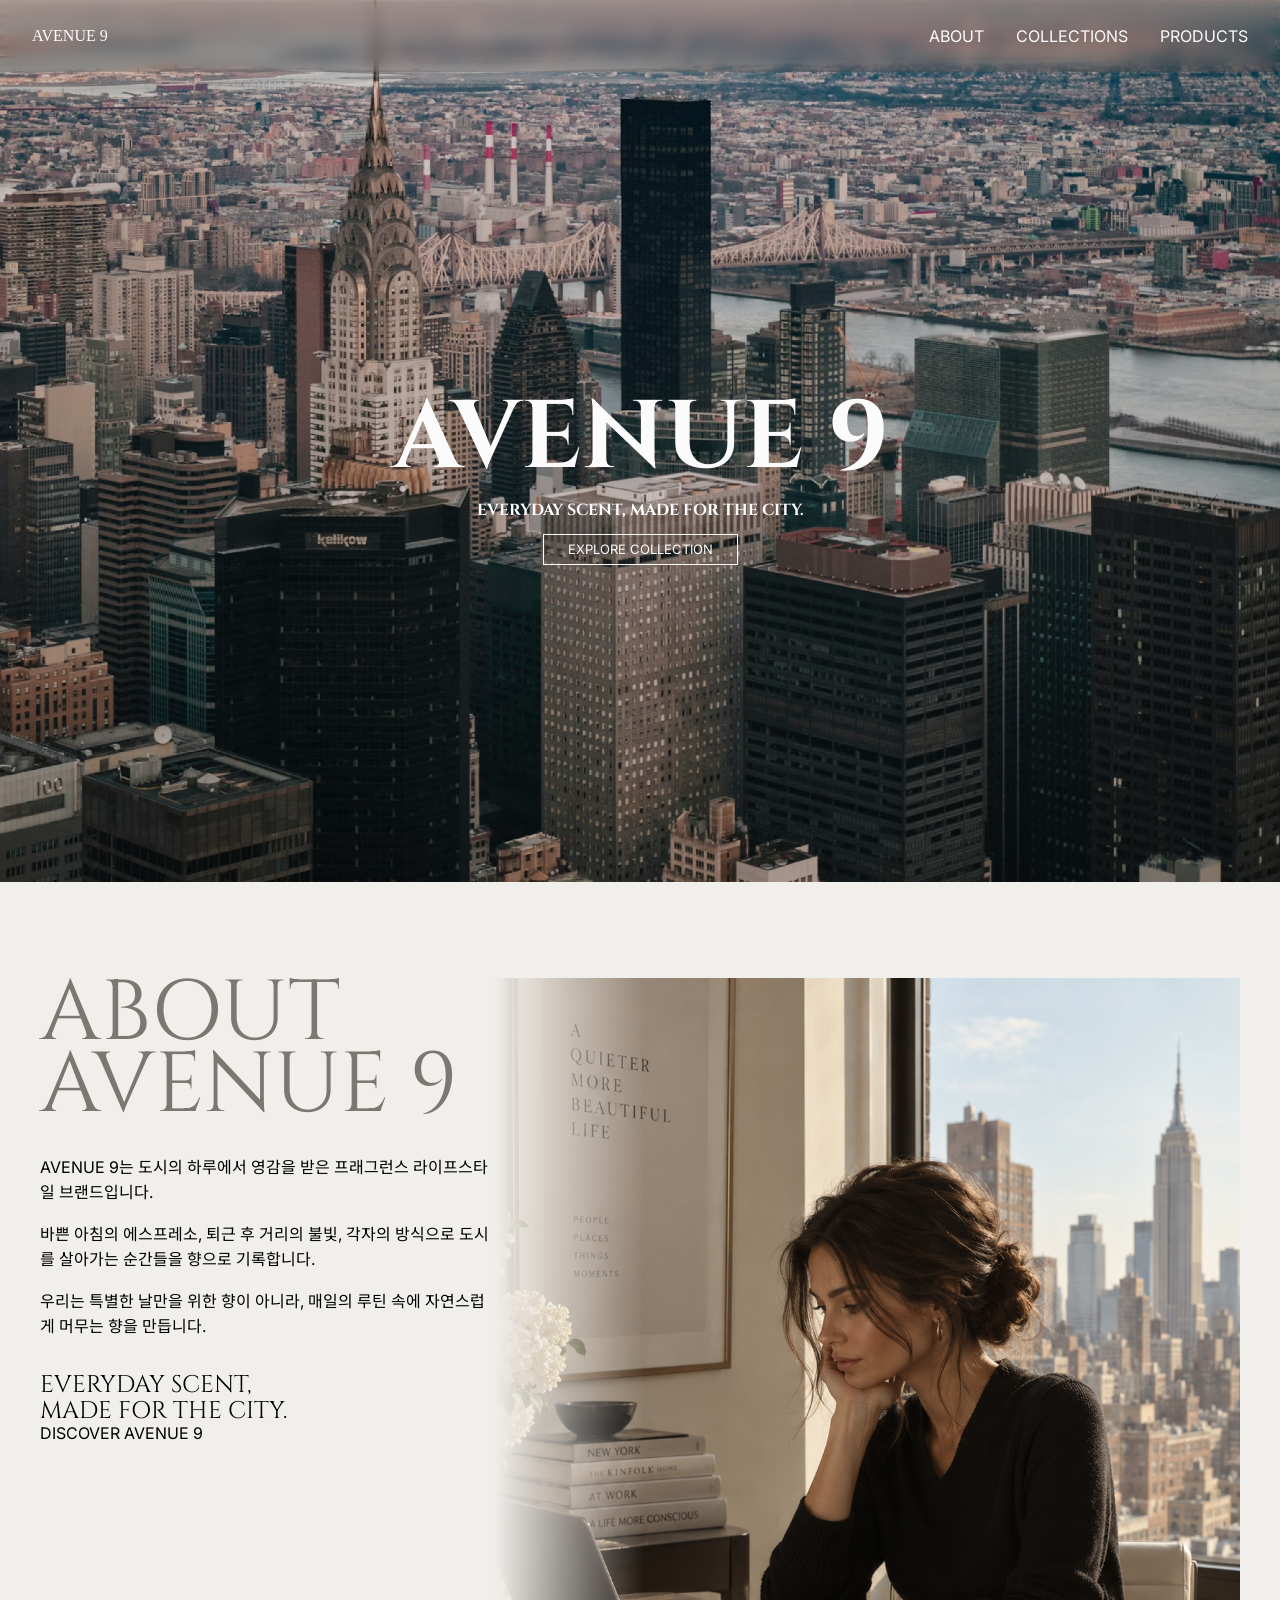
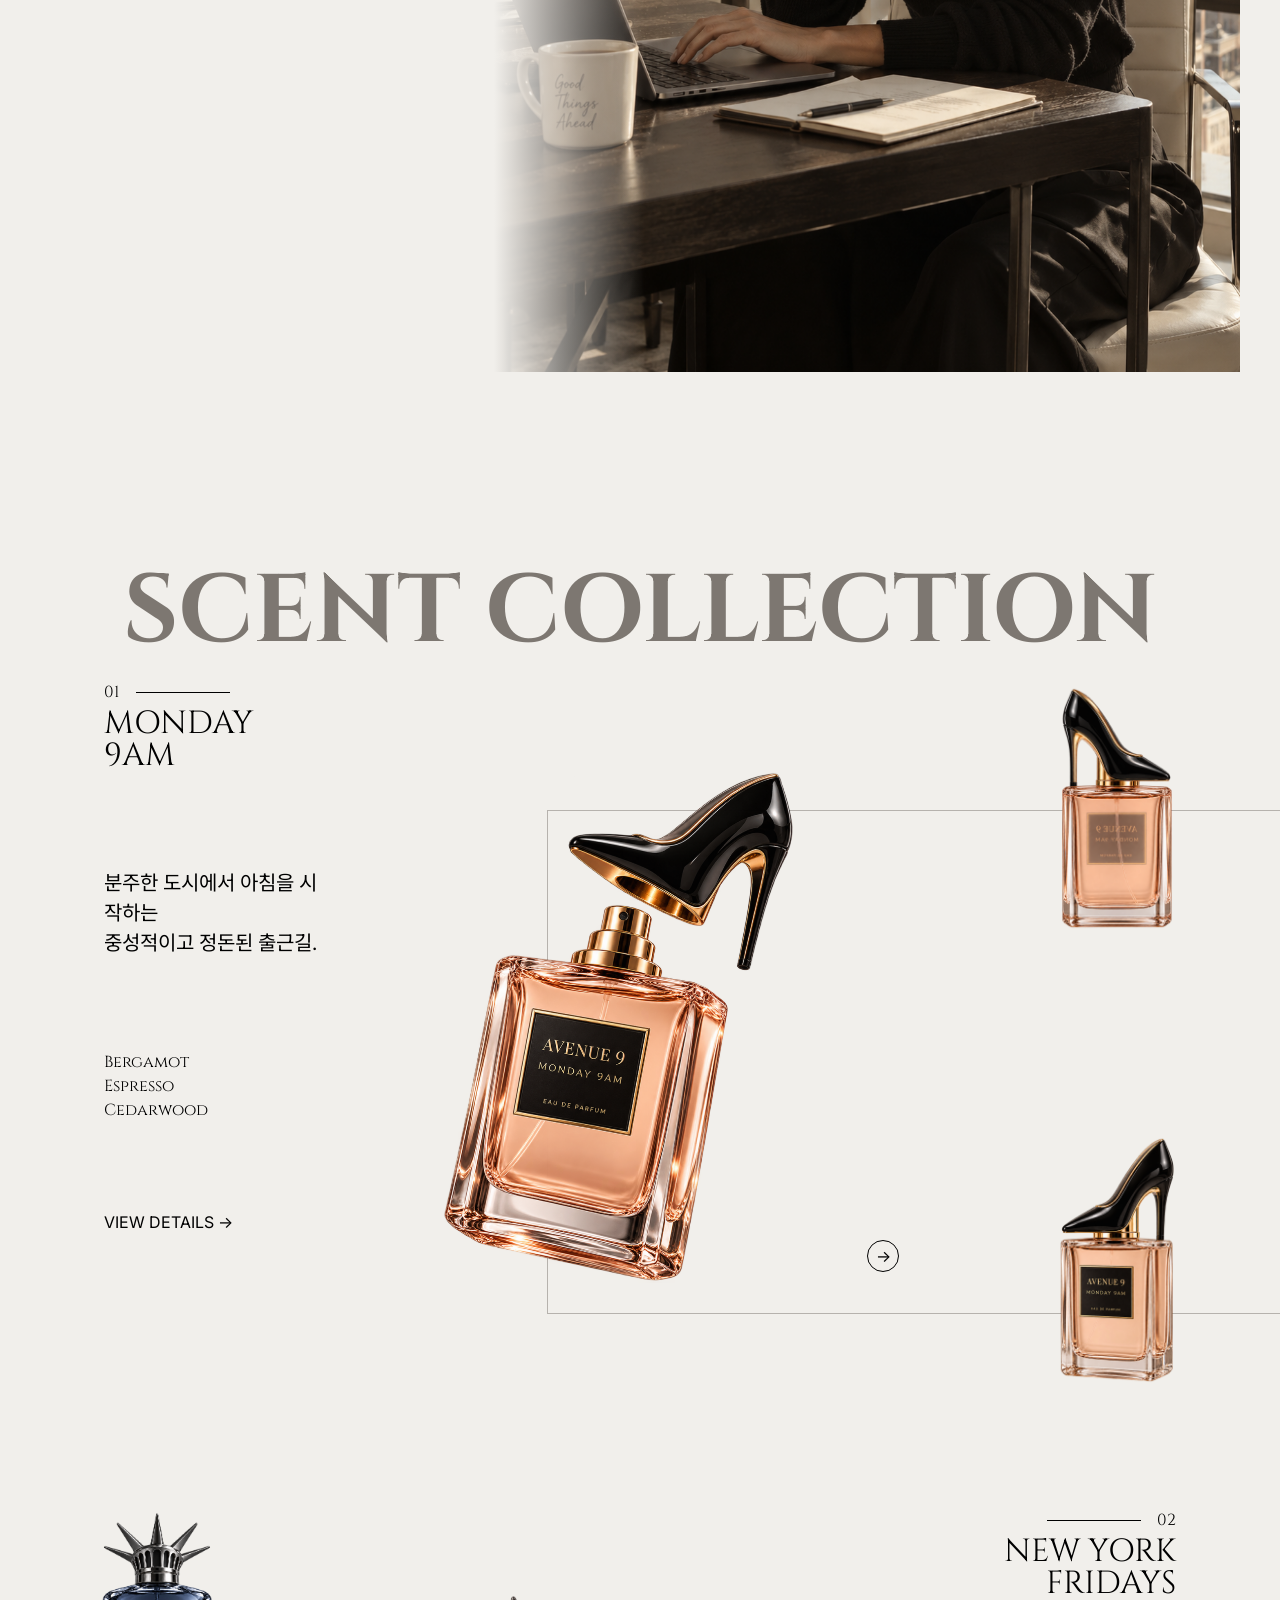
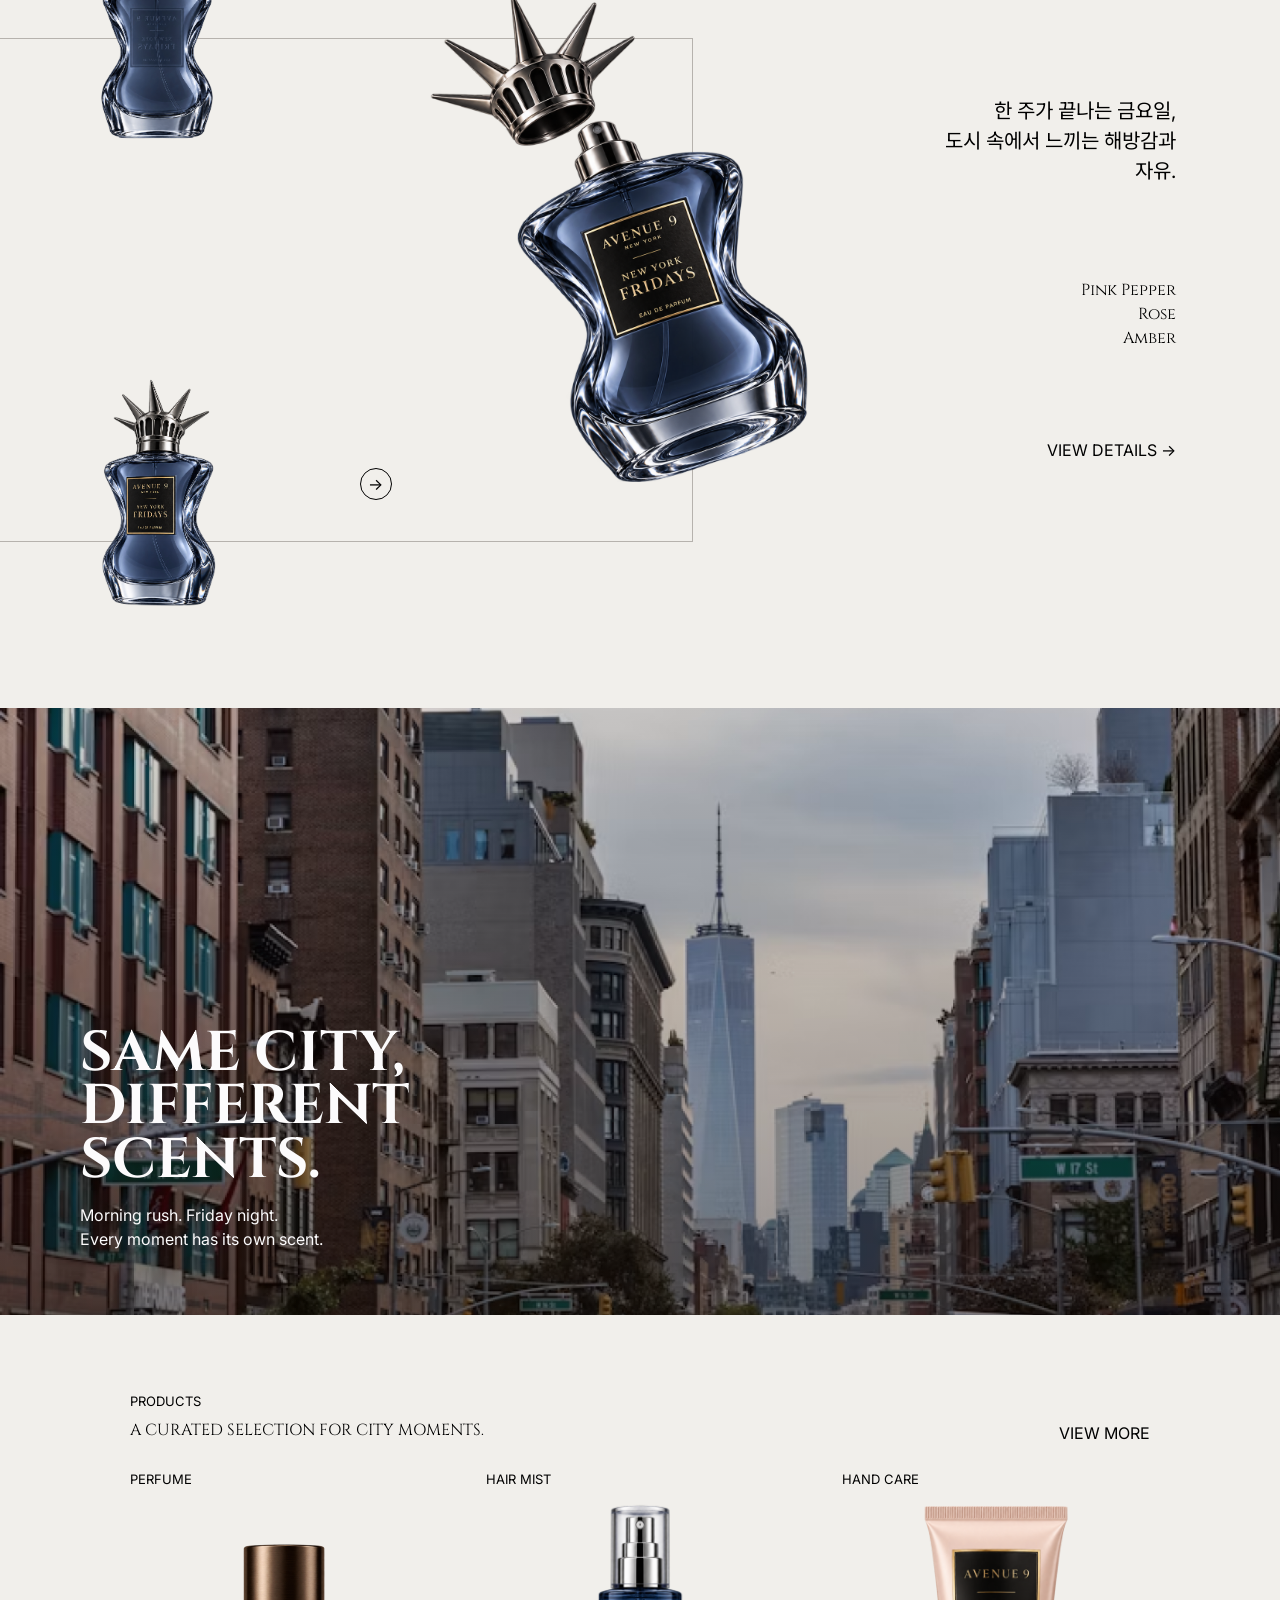
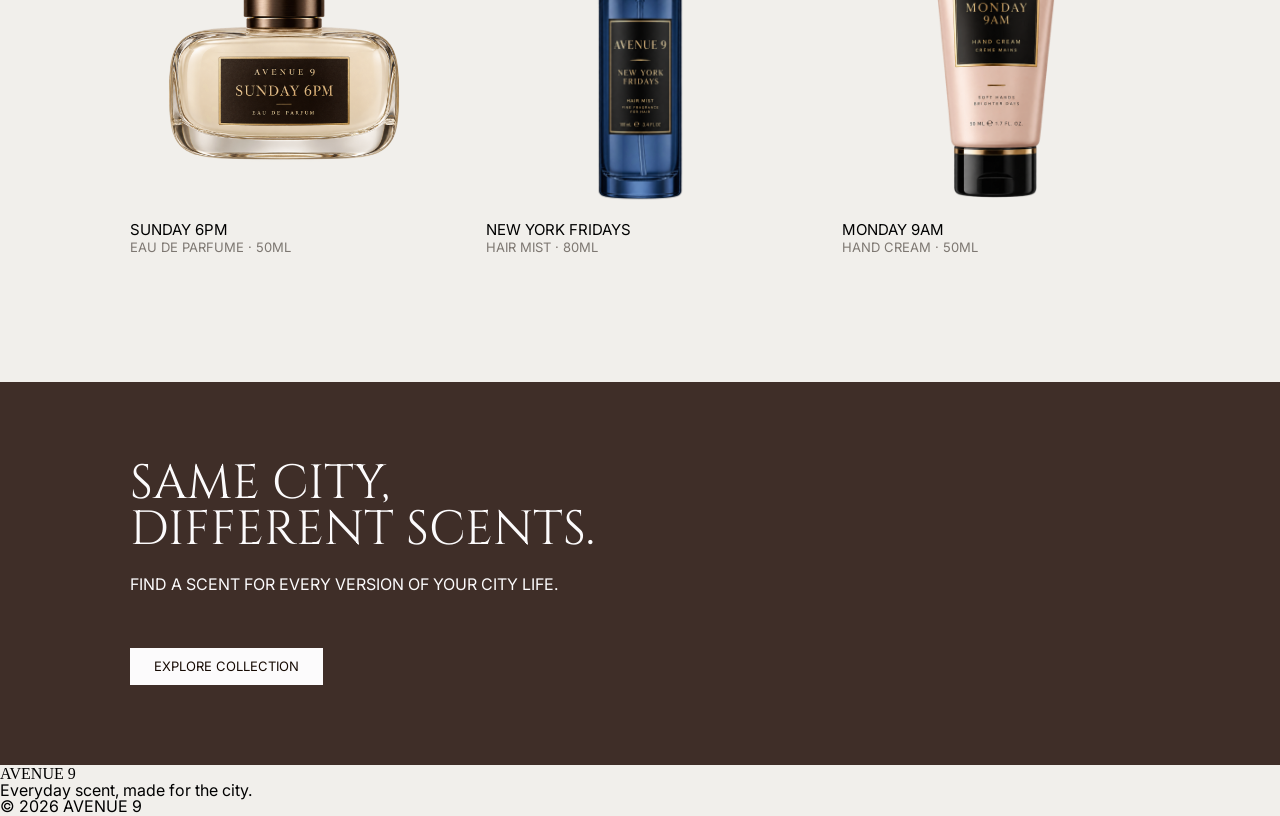
==== commit 17db4158: "중복 코드 삭제, 요소 미는 방식 통일" ====
--- a/index.html
+++ b/index.html
@@ -30,7 +30,7 @@
       </nav>
     </header>
 
-    <main id="main-content">
+    <main id="main-content" tabindex="-1">
       <!-- Hero -->
       <section class="hero" aria-labelledby="hero-title">
         <div class="hero__content">
@@ -242,7 +242,7 @@
                 </div>
 
                 <h3 class="product-card__name">SUNDAY 6PM</h3>
-                <p class="product-card__info">EAU DE PARFUM · 50ML</p>
+                <p class="product-card__info">EAU DE PARFUME · 50ML</p>
               </a>
             </article>
 
--- a/styles/component.css
+++ b/styles/component.css
@@ -1,9 +1,12 @@
-header {
+/* =========================
+   Header
+========================= */
+.header {
   display: flex;
   justify-content: space-between;
   align-items: center;
-  width: 1190px;
-  height: 75px;
+  width: 100%;
+  height: 72px;
 
   background-color: var(--color-text-inverse);
   font-size: var(--text-body);
@@ -19,150 +22,15 @@
   }
 }
 
-.volume_btn {
-  background-color: var(--color-brand-monday);
-  color: var(--color-text-primary);
-  border: solid 1px var(--color-text-primary);
-  padding: var(--space-10);
-  font-weight: bold;
-
-  &:hover,
-  :focus {
-    background-color: var(--color-text-primary);
-    color: var(--color-text-inverse);
-  }
-  &:focus-within {
-    background-color: var(--color-brand-monday);
-    color: var(--color-text-primary);
-    border: solid 2px var(--color-text-primary);
-  }
-}
-
+/* =========================
+   Buttons
+========================= */
 .buynow_btn {
   background-color: var(--color-text-primary);
   color: var(--color-text-inverse);
-  font-weight: bold;
+  font-family: var(--font-family-accent);
+  font-size: var(--text-label);
   width: 250px;
   height: 50px;
   padding: 10px;
 }
-
-/* =========================
-   Link Components
-========================= */
-
-/* 
-  공통 검정 버튼 링크
-  사용 예:
-  - HOME Collection : VIEW DETAILS →
-  - 상세 페이지 CTA 등에 재사용 가능
-*/
-.button-link {
-  display: inline-block;
-  padding: var(--spacing-sm) var(--spacing-lg);
-
-  color: var(--color-text-inverse);
-  background: var(--color-brand-espresso);
-
-  font-size: var(--text-caption);
-  text-decoration: none;
-}
-
-.button-link:hover {
-  opacity: 0.8;
-}
-
-.button-link:focus-visible {
-  outline: 2px solid currentColor;
-  outline-offset: 4px;
-}
-
-/*
-  공통 텍스트 링크
-  사용 예:
-  - HOME About : DISCOVER AVENUE 9
-  - HOME Products : VIEW MORE
-*/
-.text-link {
-  display: inline-block;
-
-  color: inherit;
-  font-size: var(--text-caption);
-  text-decoration: underline;
-  text-underline-offset: 4px;
-}
-
-.text-link:hover {
-  opacity: 0.7;
-}
-
-.text-link:focus-visible {
-  outline: 2px solid currentColor;
-  outline-offset: 4px;
-}
-
-/* =========================================
-   Footer Component
-========================= */
-
-/*
-  공통 푸터
-  사용 페이지:
-  - HOME
-  - 상세 페이지
-  - Products / Collection
-
-  현재 공통 내용:
-  - 브랜드 로고
-  - 슬로건
-  - 저작권 표시
-
-  추가 내용 확정 시 이 컴포넌트에서 수정할 예정이에요!
-*/
-.footer {
-  padding: var(--spacing-3xl) var(--spacing-xl);
-  background: var(--color-bg-footer);
-}
-
-.footer__inner {
-  width: min(100%, 1200px);
-  margin: 0 auto;
-
-  display: flex;
-  align-items: flex-end;
-  justify-content: space-between;
-  gap: var(--spacing-lg);
-}
-
-.footer__brand {
-  display: grid;
-  gap: var(--spacing-xs);
-}
-
-.footer__logo {
-  color: inherit;
-  font-family: var(--font-family-brand);
-  font-size: var(--text-heading-sm);
-  text-decoration: none;
-}
-
-.footer__tagline,
-.footer__copyright {
-  font-size: var(--text-caption);
-}
-
-.footer__logo:hover {
-  opacity: 0.7;
-}
-
-.footer__logo:focus-visible {
-  outline: 2px solid currentColor;
-  outline-offset: 4px;
-}
-
-@media (max-width: 768px) {
-  .footer__inner {
-    align-items: flex-start;
-    flex-direction: column;
-  }
-}
--- a/styles/home.css
+++ b/styles/home.css
@@ -6,6 +6,12 @@
 *::before,
 *::after {
   box-sizing: border-box;
+}
+
+#about,
+#collection,
+#products {
+  scroll-margin-top: 80px;
 }
 
 html {
@@ -286,220 +292,86 @@
 
 .scent-card {
   display: grid;
-  grid-template-columns: 1fr 1fr;
-  align-items: center;
-
-  min-height: 600px;
+  align-items: start;
+  min-height: 700px;
+}
+
+/* 향수 정보 공통 */
+.scent-card__heading {
+  margin-bottom: var(--spacing-5xl);
 }
 
 .scent-card__number {
-  margin-bottom: var(--spacing-md);
-  font-size: var(--text-caption);
-}
-
-.scent-card__title {
-  margin-bottom: var(--spacing-lg);
-  font-size: var(--text-heading-lg);
-}
-
-.scent-card__description {
-  margin-bottom: var(--spacing-xl);
-
-  font-size: var(--text-body);
-  line-height: 1.5;
-}
-
-.scent-card__notes {
-  display: grid;
-  gap: var(--spacing-md);
-
-  margin-bottom: var(--spacing-xl);
-}
-
-.scent-card__notes div {
-  display: grid;
-  gap: var(--spacing-2xs);
-}
-
-.scent-card__notes dt {
-  font-size: var(--text-caption);
-}
-
-.scent-card__notes dd {
-  font-size: var(--text-body-sm);
-}
-
-.scent-card__media {
-  display: flex;
-  align-items: center;
-  justify-content: center;
-
-  min-height: 520px;
-}
-
-.scent-card__media img {
-  width: min(80%, 500px);
-  max-height: 560px;
-  object-fit: contain;
-}
-
-/* Monday 레이아웃 만지기 */
-.scent-card--monday {
-  grid-template-columns: 280px 1fr;
-  align-items: start;
-  gap: var(--spacing-xl);
-
-  min-height: 700px;
-}
-
-.scent-card--monday .scent-card__content {
-  padding: 0;
-  margin-left: var(--spacing-3xl);
-}
-
-.scent-card--monday .scent-card__number {
   display: flex;
   align-items: center;
   gap: var(--spacing-md);
 
   margin-bottom: var(--spacing-xs);
+
   font-family: var(--font-family-display);
   font-size: var(--text-body);
 }
 
-.scent-card--monday .scent-card__number::after {
+.scent-card__number::after {
   content: '';
   width: 94px;
   border-top: 1px solid currentColor;
 }
 
-.scent-card--monday .scent-card__title {
-  margin-bottom: 0;
-
+.scent-card__title {
   font-family: var(--font-family-display);
   font-size: var(--text-heading-lg);
   font-weight: var(--font-weight-regular);
 }
 
-.scent-card--monday .scent-card__description {
-  margin-top: var(--spacing-5xl);
-  margin-bottom: 0;
+.scent-card__description {
+  margin-bottom: var(--spacing-5xl);
 
   font-size: var(--text-label);
   line-height: 1.5;
 }
 
-.scent-card--monday .scent-card__notes {
+.scent-card__notes {
   display: grid;
   gap: var(--spacing-xs);
 
-  margin-top: var(--spacing-5xl);
-  margin-bottom: 0;
+  margin-bottom: var(--spacing-5xl);
 
   font-family: var(--font-family-display);
   font-size: var(--text-body);
 }
 
-.scent-card--monday .button-link {
-  margin-top: var(--spacing-5xl);
-}
-
+/* Monday */
+.scent-card--monday {
+  grid-template-columns: 280px 1fr;
+  gap: var(--spacing-xl);
+}
+
+.scent-card--monday .scent-card__content {
+  margin-left: var(--spacing-3xl);
+}
+
+/* Friday */
+.scent-card--friday {
+  grid-template-columns: 1fr 315px;
+  gap: var(--spacing-2xl);
+}
+
+.scent-card--friday .scent-card__content {
+  margin-right: var(--spacing-3xl);
+  text-align: right;
+}
+
+.scent-card--friday .scent-card__number {
+  flex-direction: row-reverse;
+}
+
+/* 이미지 콜라주 */
 .scent-card__visual {
   position: relative;
   min-height: 700px;
 }
 
-/* Friday 레이아웃 만지기 위랑 거의 반복 */
-
-.scent-card--friday {
-  grid-template-columns: 1fr 315px;
-  align-items: start;
-  gap: var(--spacing-2xl);
-
-  min-height: 700px;
-}
-
-.scent-card--friday .scent-card__content {
-  padding: 0;
-  margin-right: var(--spacing-3xl);
-  text-align: right;
-}
-
-.scent-card--friday .scent-card__number {
-  display: flex;
-  flex-direction: row-reverse;
-  align-items: center;
-  gap: var(--spacing-md);
-
-  margin-bottom: var(--spacing-xs);
-
-  font-family: var(--font-family-display);
-  font-size: var(--text-body);
-}
-
-.scent-card--friday .scent-card__number::after {
-  content: '';
-  width: 94px;
-  border-top: 1px solid currentColor;
-}
-
-.scent-card--friday .scent-card__title {
-  margin-bottom: 0;
-
-  font-family: var(--font-family-display);
-  font-size: var(--text-heading-lg);
-  font-weight: var(--font-weight-regular);
-}
-
-.scent-card--friday .scent-card__description {
-  margin-top: var(--spacing-5xl);
-  margin-bottom: 0;
-
-  font-size: var(--text-label);
-  line-height: 1.5;
-}
-
-.scent-card--friday .scent-card__notes {
-  display: grid;
-  gap: var(--spacing-xs);
-
-  margin-top: var(--spacing-5xl);
-  margin-bottom: 0;
-
-  font-family: var(--font-family-display);
-  font-size: var(--text-body);
-}
-
-.scent-card--friday .button-link {
-  margin-top: var(--spacing-5xl);
-}
-
-.scent-card--friday .scent-card__visual::before {
-  left: -5%;
-  right: 22%;
-}
-
-.scent-card--friday .scent-card__main-image {
-  left: auto;
-  right: 0;
-}
-
-.scent-card--friday .scent-card__sub-image--top {
-  left: 0;
-  right: auto;
-}
-
-.scent-card--friday .scent-card__sub-image--bottom {
-  left: 0;
-  right: auto;
-}
-
-.scent-card--friday .scent-card__arrow {
-  left: auto;
-  right: 58%;
-}
-
-/* 피그마에 있는 얇은 선 프레임 */
 .scent-card__visual::before {
   content: '';
   position: absolute;
@@ -512,6 +384,7 @@
   border: 1px solid var(--color-text-display-muted);
   opacity: 0.5;
 }
+
 .scent-card__main-image {
   position: absolute;
   top: 12%;
@@ -556,6 +429,28 @@
   border-radius: var(--radius-full);
 }
 
+/* Friday 이미지 반전(위치) */
+.scent-card--friday .scent-card__visual::before {
+  left: -5%;
+  right: 22%;
+}
+
+.scent-card--friday .scent-card__main-image {
+  left: auto;
+  right: 0;
+}
+
+.scent-card--friday .scent-card__sub-image--top,
+.scent-card--friday .scent-card__sub-image--bottom {
+  left: 0;
+  right: auto;
+}
+
+.scent-card--friday .scent-card__arrow {
+  left: auto;
+  right: 58%;
+}
+
 /* =========================
    City Editorial
 ========================= */
@@ -724,6 +619,11 @@
 .cta__inner {
   width: min(100% - 64px, 1020px);
   margin: 0 auto;
+
+  display: flex;
+  flex-direction: column;
+  align-items: flex-start;
+  gap: var(--spacing-lg);
 }
 
 .cta__title {
@@ -733,12 +633,12 @@
   line-height: 0.95;
 }
 
-.cta p {
+/* .cta p {
   margin-top: var(--spacing-lg);
 
   font-size: var(--text-caption);
   line-height: 1.5;
-}
+} */
 
 .cta__link {
   display: inline-block;
@@ -855,7 +755,7 @@
     min-height: auto;
   }
 
-  /* 텍스트 영역 */
+  /* 텍스트 */
   .scent-card--monday .scent-card__content,
   .scent-card--friday .scent-card__content {
     margin: 0;
@@ -869,20 +769,17 @@
     justify-content: flex-start;
   }
 
-  .scent-card--monday .scent-card__description,
-  .scent-card--friday .scent-card__description {
-    margin-top: var(--spacing-2xl);
+  .scent-card__heading {
+    margin-bottom: var(--spacing-2xl);
+  }
+
+  .scent-card__description {
+    margin-bottom: var(--spacing-xl);
     font-size: var(--text-body);
   }
 
-  .scent-card--monday .scent-card__notes,
-  .scent-card--friday .scent-card__notes {
-    margin-top: var(--spacing-xl);
-  }
-
-  .scent-card--monday .button-link,
-  .scent-card--friday .button-link {
-    margin-top: var(--spacing-xl);
+  .scent-card__notes {
+    margin-bottom: var(--spacing-xl);
   }
 
   /* Friday는 HTML에서 visual이 먼저라 모바일에서는 텍스트 먼저 */
@@ -1018,3 +915,23 @@
     gap: var(--spacing-lg);
   }
 }
+
+@media (prefers-reduced-motion: reduce) {
+  html {
+    scroll-behavior: auto;
+  }
+
+  .product-card__image img {
+    transition: none;
+  }
+}
+
+@media (max-width: 768px) {
+  /* 모바일에서도 메뉴의 클릭 영역 확보(글자 자체는 작아도 실제로 눌리는 영역은 충분히 크게) */
+  .header__logo,
+  .header__nav a {
+    display: inline-flex;
+    align-items: center;
+    min-height: 44px;
+  }
+}
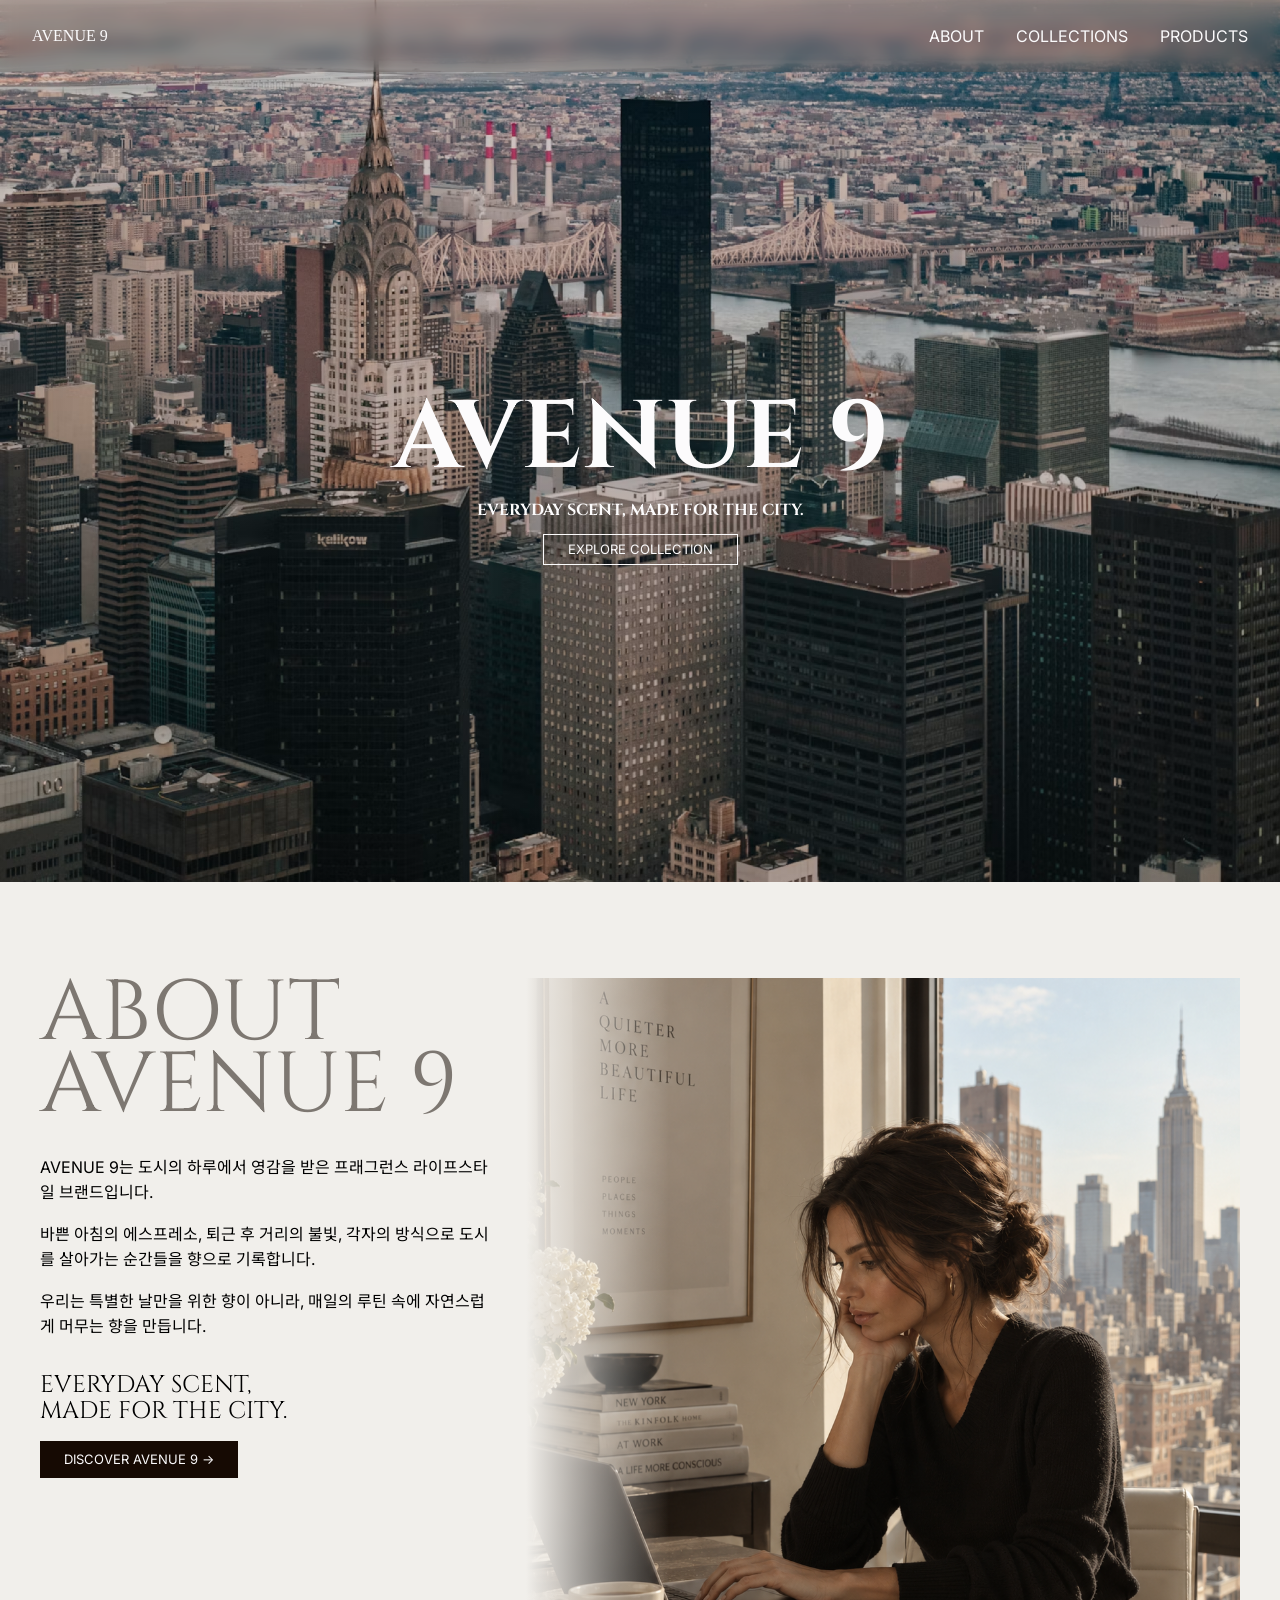
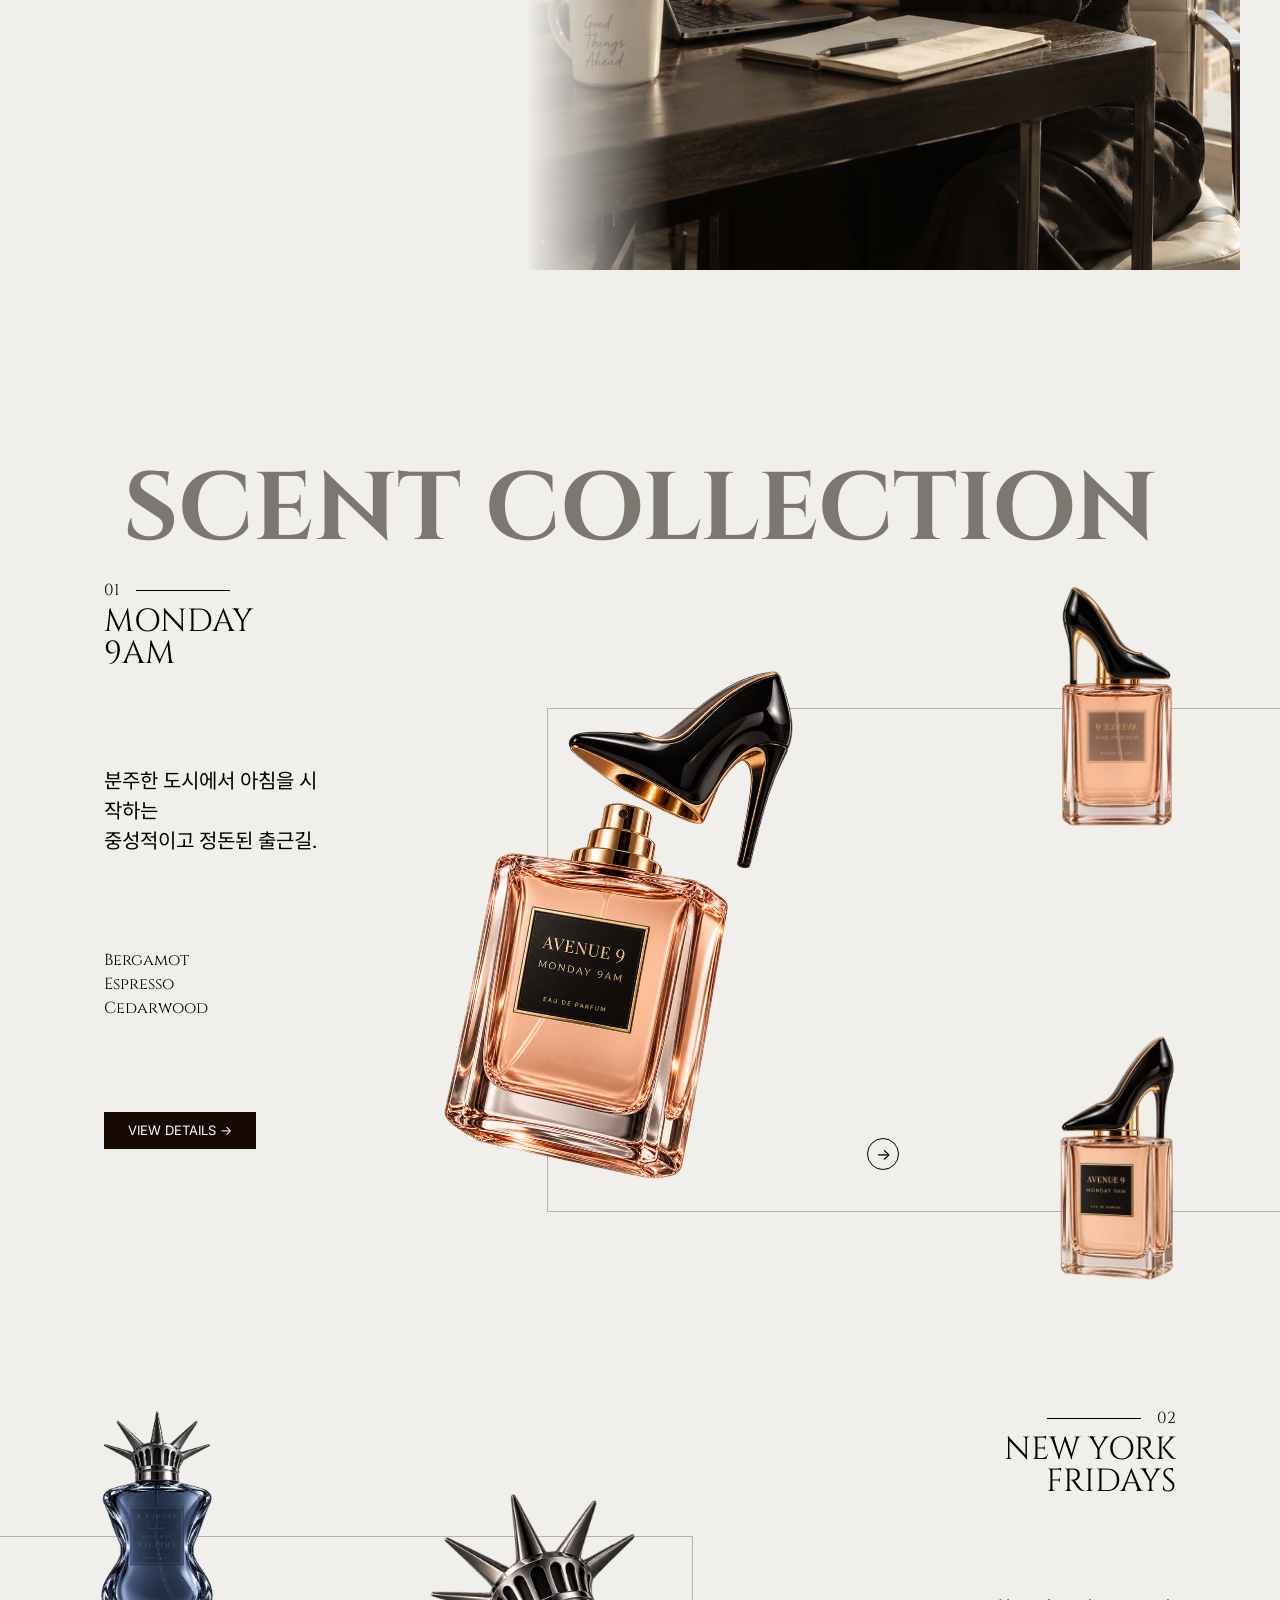
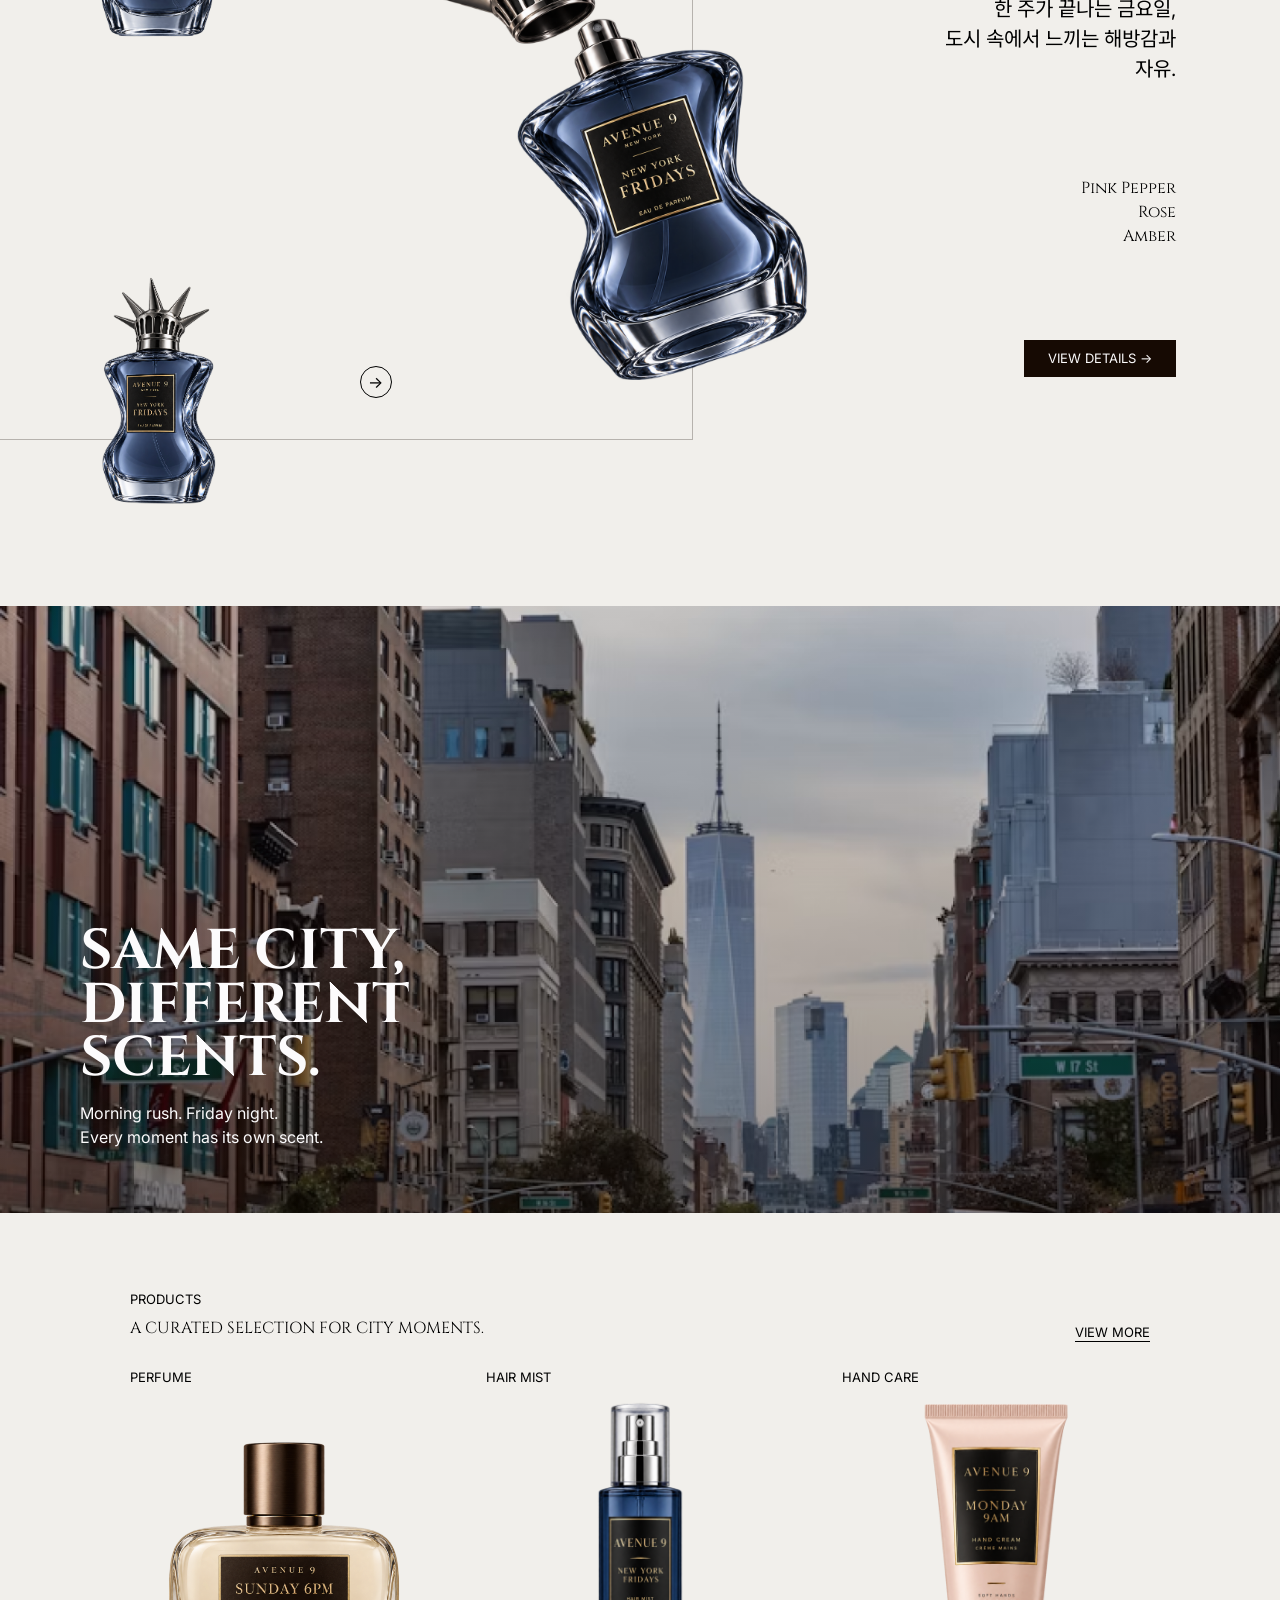
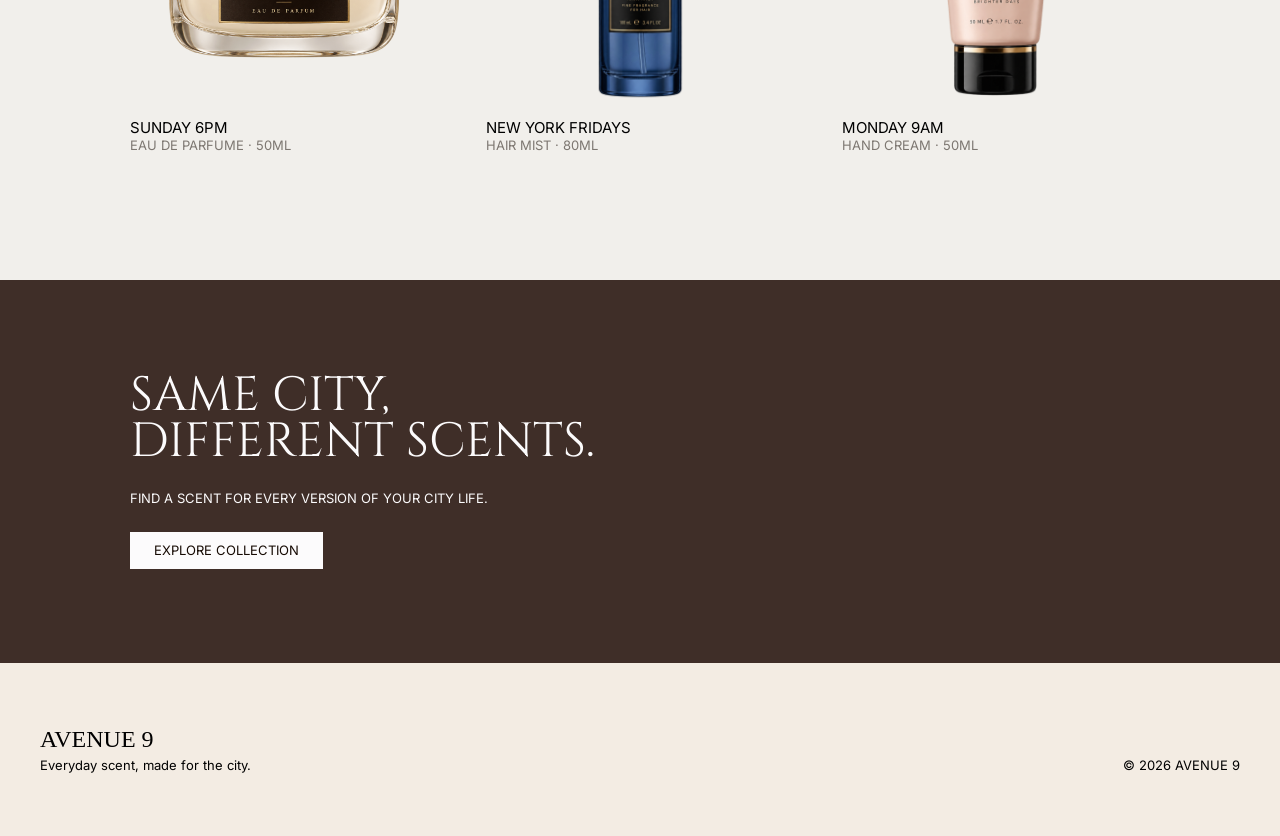
==== commit 40f9b6ec: "About 섹션 레이아웃 및 스타일 수정" ====
--- a/index.html
+++ b/index.html
@@ -73,7 +73,7 @@
               MADE FOR THE CITY.
             </p>
 
-            <a href="#collection" class="text-link"> DISCOVER AVENUE 9 </a>
+            <a href="#collection" class="button-link"> DISCOVER AVENUE 9 →</a>
           </div>
 
           <figure class="about__media">
--- a/styles/component.css
+++ b/styles/component.css
@@ -2,24 +2,39 @@
    Header
 ========================= */
 .header {
+  box-sizing: border-box;
+
   display: flex;
   justify-content: space-between;
   align-items: center;
+
   width: 100%;
   height: 72px;
+  padding: 0 var(--spacing-4xl);
 
   background-color: var(--color-text-inverse);
   font-size: var(--text-body);
+}
 
-  #logo {
-    margin-left: var(--spacing-4xl);
-  }
-  .menubar {
-    display: flex;
-    justify-content: space-evenly;
-    width: 650px;
-    margin-right: var(--spacing-lg);
-  }
+.header__logo {
+  color: inherit;
+  font-family: var(--font-family-brand);
+  text-decoration: none;
+}
+
+.header__nav-list {
+  display: flex;
+  align-items: center;
+  gap: var(--spacing-4xl);
+}
+
+.header__nav a {
+  color: inherit;
+  text-decoration: none;
+}
+
+.header__nav {
+  padding: 0;
 }
 
 /* =========================
@@ -34,3 +49,98 @@
   height: 50px;
   padding: 10px;
 }
+
+/* =========================
+   Link Components
+========================= */
+
+.button-link {
+  display: inline-block;
+  padding: var(--spacing-sm) var(--spacing-lg);
+
+  color: var(--color-text-inverse);
+  background: var(--color-brand-espresso);
+
+  font-size: var(--text-caption);
+  text-decoration: none;
+}
+
+.button-link:hover {
+  opacity: 0.8;
+}
+
+.button-link:focus-visible {
+  outline: 2px solid var(--color-text-inverse);
+  outline-offset: 2px;
+  box-shadow: 0 0 0 4px var(--color-text-primary);
+}
+
+.text-link {
+  display: inline-block;
+
+  color: inherit;
+  font-size: var(--text-caption);
+  text-decoration: underline;
+  text-underline-offset: 4px;
+}
+
+.text-link:hover {
+  opacity: 0.7;
+}
+
+.text-link:focus-visible {
+  outline: 2px solid currentColor;
+  outline-offset: 4px;
+}
+
+/* =========================
+   Footer Component
+========================= */
+
+.footer {
+  padding: var(--spacing-3xl) var(--spacing-xl);
+  background: var(--color-bg-footer);
+}
+
+.footer__inner {
+  width: min(100%, 1200px);
+  margin: 0 auto;
+
+  display: flex;
+  align-items: flex-end;
+  justify-content: space-between;
+  gap: var(--spacing-lg);
+}
+
+.footer__brand {
+  display: grid;
+  gap: var(--spacing-xs);
+}
+
+.footer__logo {
+  color: inherit;
+  font-family: var(--font-family-brand);
+  font-size: var(--text-heading-sm);
+  text-decoration: none;
+}
+
+.footer__tagline,
+.footer__copyright {
+  font-size: var(--text-caption);
+}
+
+.footer__logo:hover {
+  opacity: 0.7;
+}
+
+.footer__logo:focus-visible {
+  outline: 2px solid currentColor;
+  outline-offset: 4px;
+}
+
+@media (max-width: 768px) {
+  .footer__inner {
+    align-items: flex-start;
+    flex-direction: column;
+  }
+}
--- a/styles/home.css
+++ b/styles/home.css
@@ -222,9 +222,38 @@
   gap: var(--spacing-3xl);
 }
 
+.about__content {
+  position: relative;
+  z-index: 1;
+}
+
+.about__title {
+  margin-bottom: var(--spacing-xl);
+
+  color: var(--color-text-display-muted);
+}
+
+.about__description {
+  display: grid;
+  gap: var(--spacing-md);
+
+  max-width: 480px;
+  margin-bottom: var(--spacing-xl);
+
+  font-size: var(--text-body);
+  line-height: 1.6;
+}
+
+.about__slogan {
+  margin-bottom: var(--spacing-md);
+
+  font-size: var(--text-heading-sm);
+  line-height: 1.1;
+}
+
 .about__media {
   position: relative;
-  margin-left: calc(var(--spacing-3xl) * -1);
+  margin-left: calc(var(--spacing-xl) * -1);
 }
 
 .about__media::before {
@@ -239,31 +268,10 @@
   pointer-events: none;
 }
 
-.about__content {
-  position: relative;
-  z-index: 1;
-}
-
-.about__title {
-  color: var(--color-text-display-muted);
-}
-
-.about__description {
-  display: grid;
-  gap: var(--spacing-md);
-
-  max-width: 480px;
-  margin-top: var(--spacing-xl);
-
-  font-size: var(--text-body);
-  line-height: 1.6;
-}
-
-.about__slogan {
-  margin-top: var(--spacing-xl);
-
-  font-size: var(--text-heading-sm);
-  line-height: 1.1;
+.about__media img {
+  width: 100%;
+  aspect-ratio: 683 / 854;
+  object-fit: cover;
 }
 
 /* =================================================
@@ -281,7 +289,6 @@
   font-weight: var(--font-weight-bold);
   line-height: 1;
   text-align: center;
-  white-space: nowrap;
 }
 
 .collection__list {
@@ -633,17 +640,14 @@
   line-height: 0.95;
 }
 
-/* .cta p {
-  margin-top: var(--spacing-lg);
-
+.cta p {
   font-size: var(--text-caption);
   line-height: 1.5;
-} */
+}
 
 .cta__link {
   display: inline-block;
 
-  margin-top: var(--spacing-xl);
   padding: var(--spacing-sm) var(--spacing-lg);
 
   color: var(--color-brand-espresso);
@@ -686,7 +690,6 @@
   .header__logo,
   .header__nav a {
     font-size: var(--font-size-11);
-    white-space: nowrap;
   }
 
   /* Hero */
@@ -895,15 +898,6 @@
     font-size: var(--text-title);
   }
 
-  .cta p {
-    margin-top: var(--spacing-lg);
-    line-height: 1.5;
-  }
-
-  .cta__link {
-    margin-top: var(--spacing-xl);
-  }
-
   /* Footer */
   .footer {
     padding: var(--spacing-xl) var(--spacing-lg);
